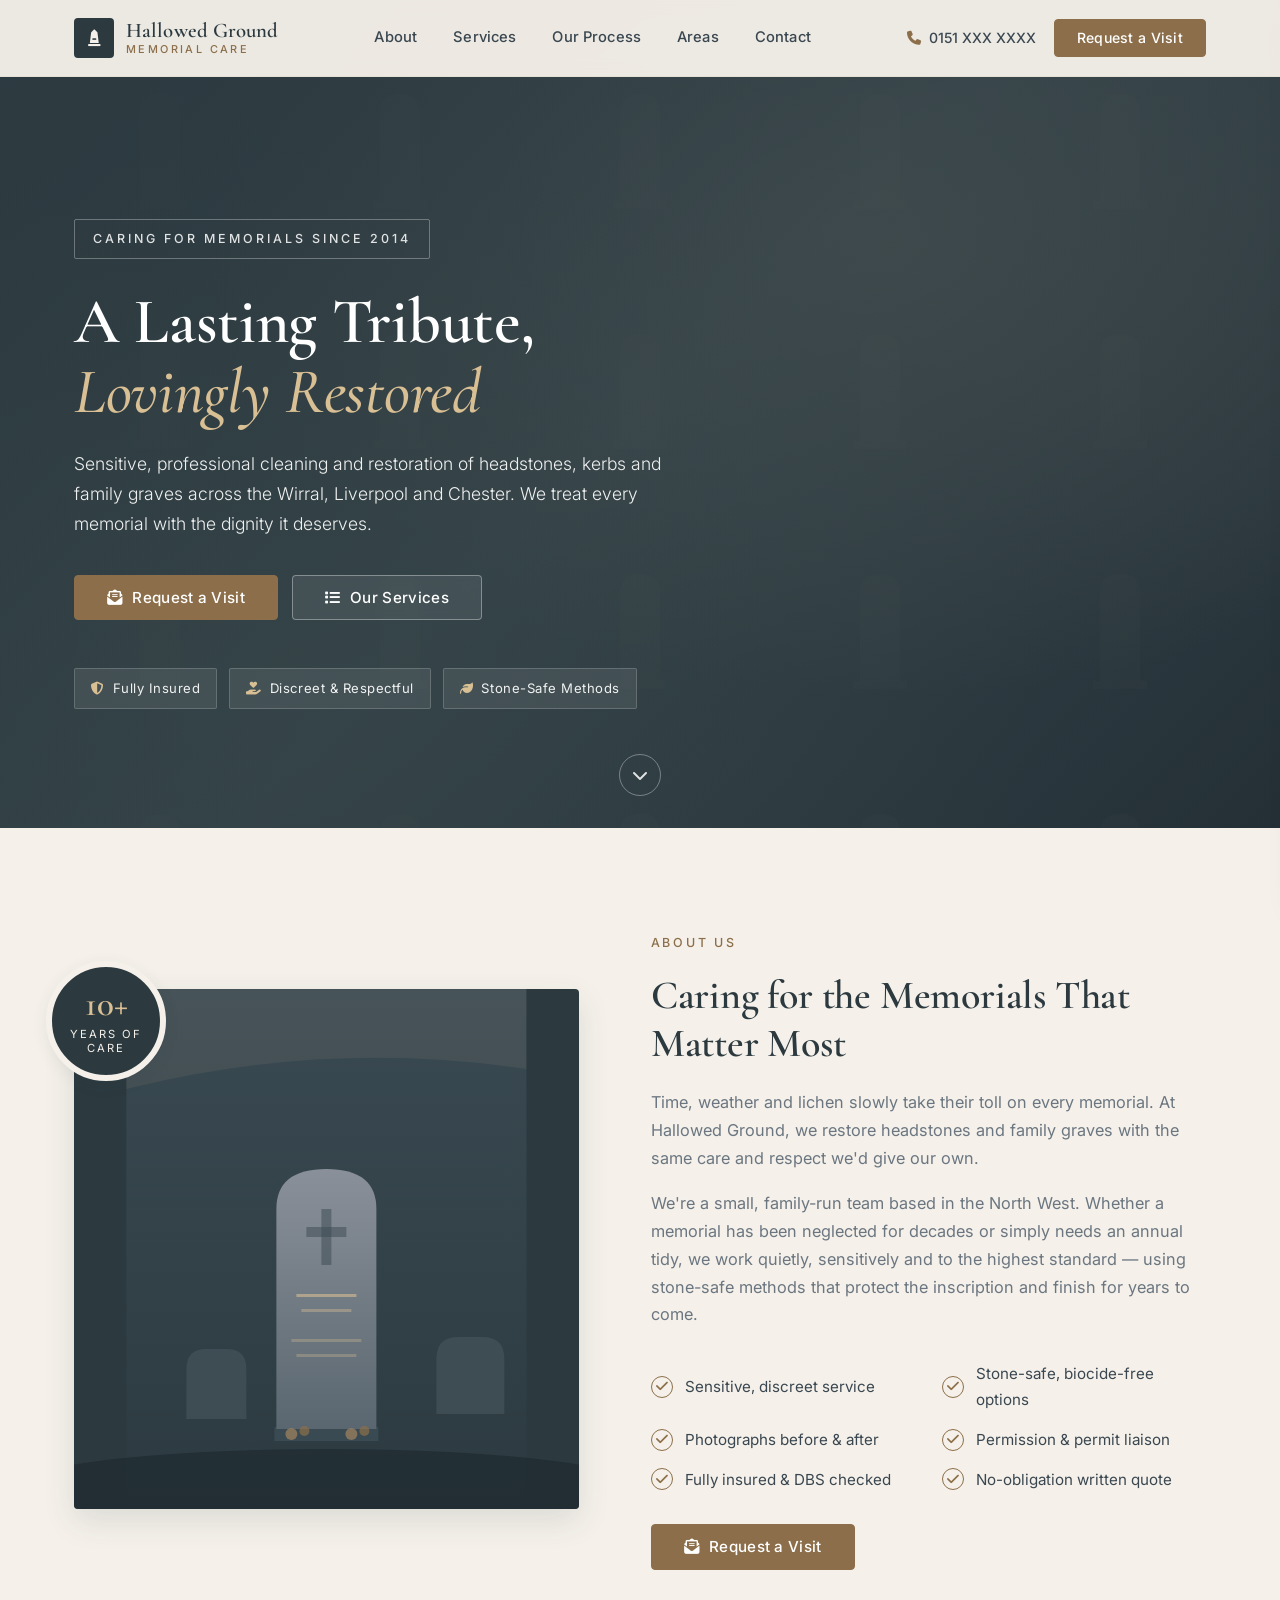
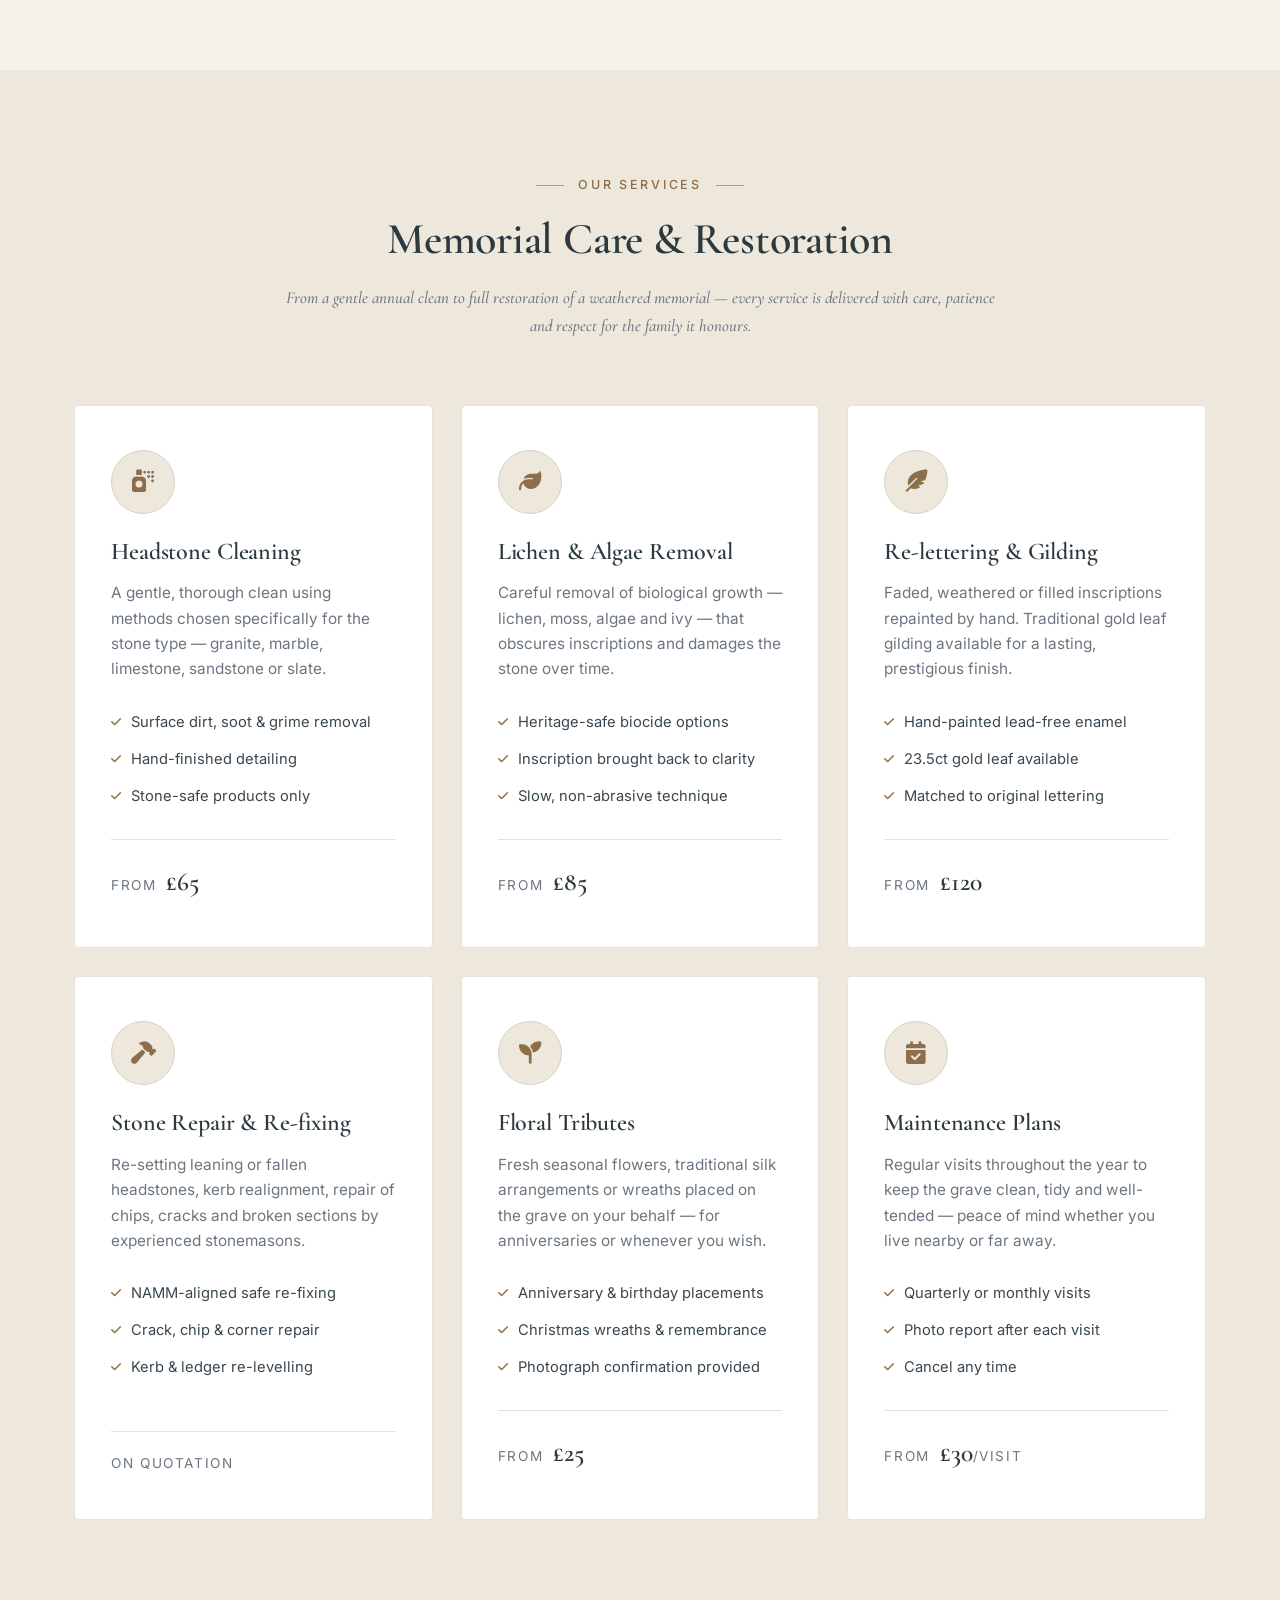
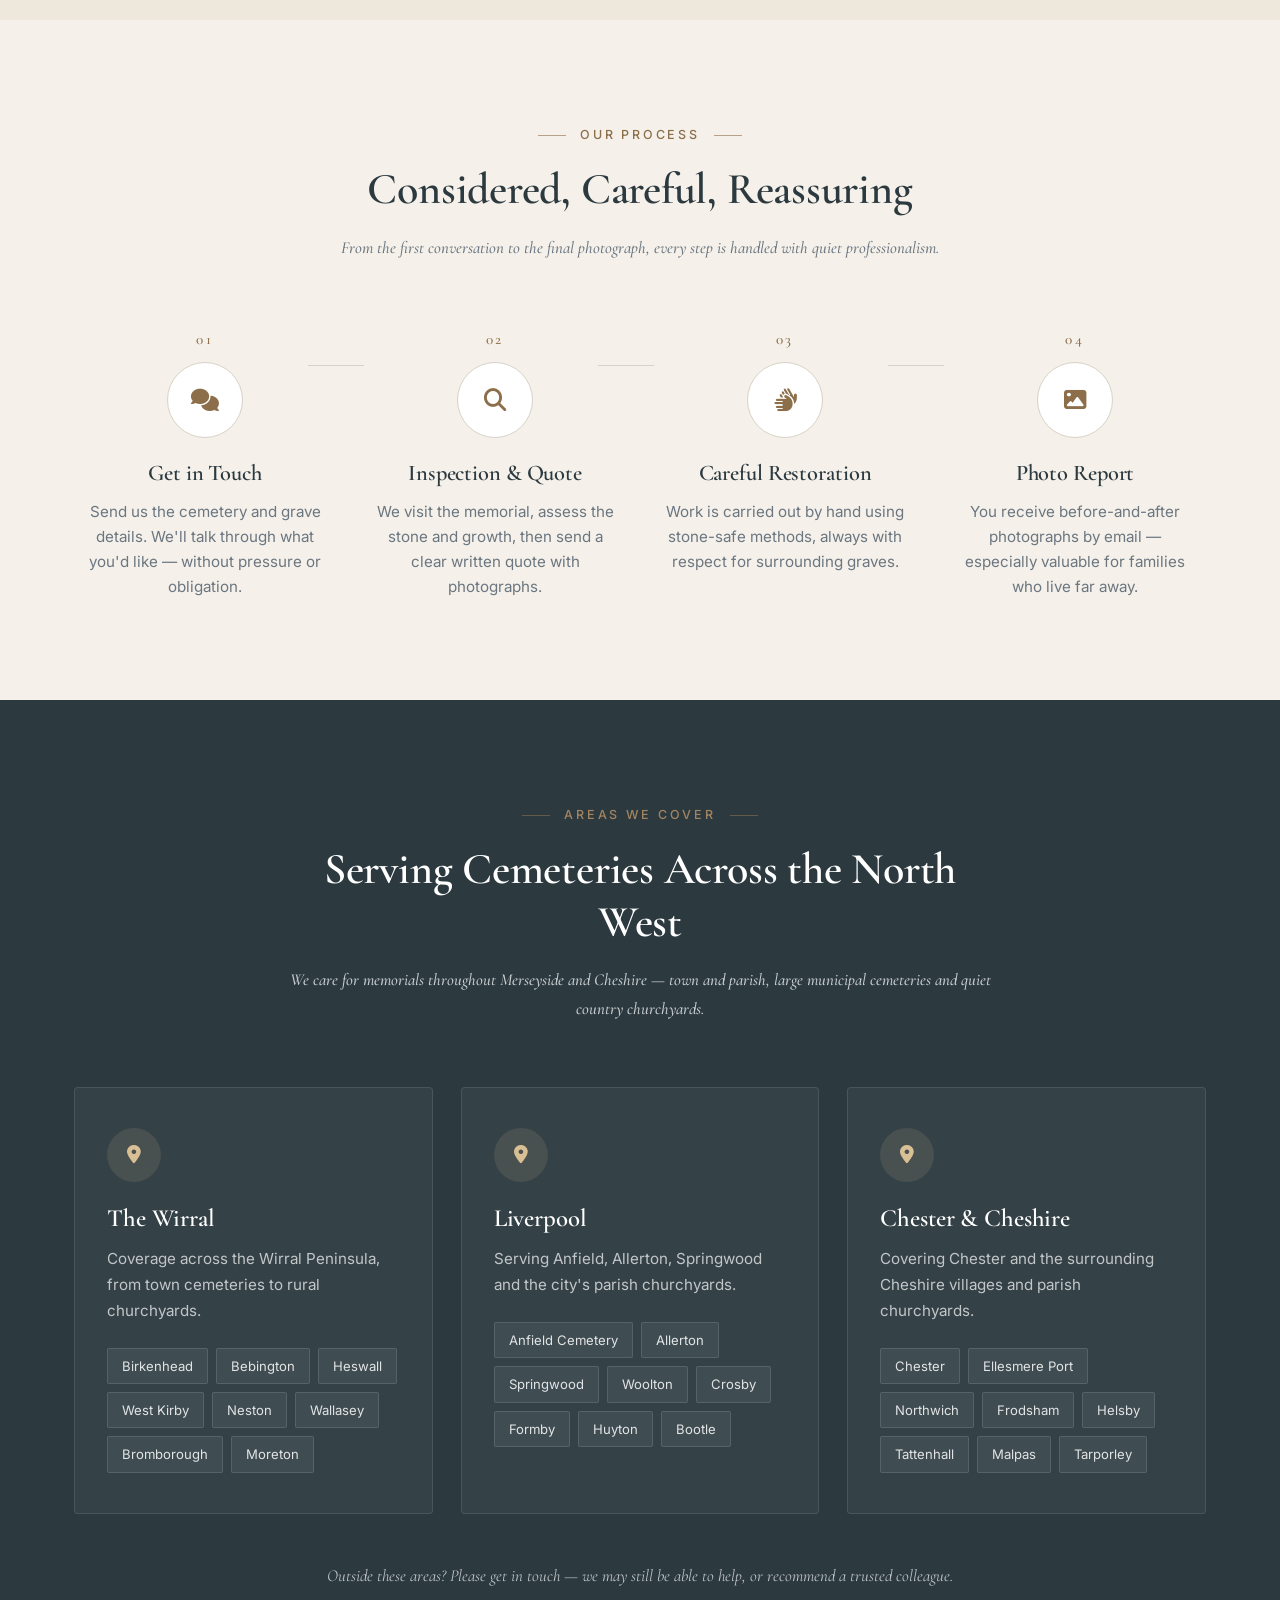
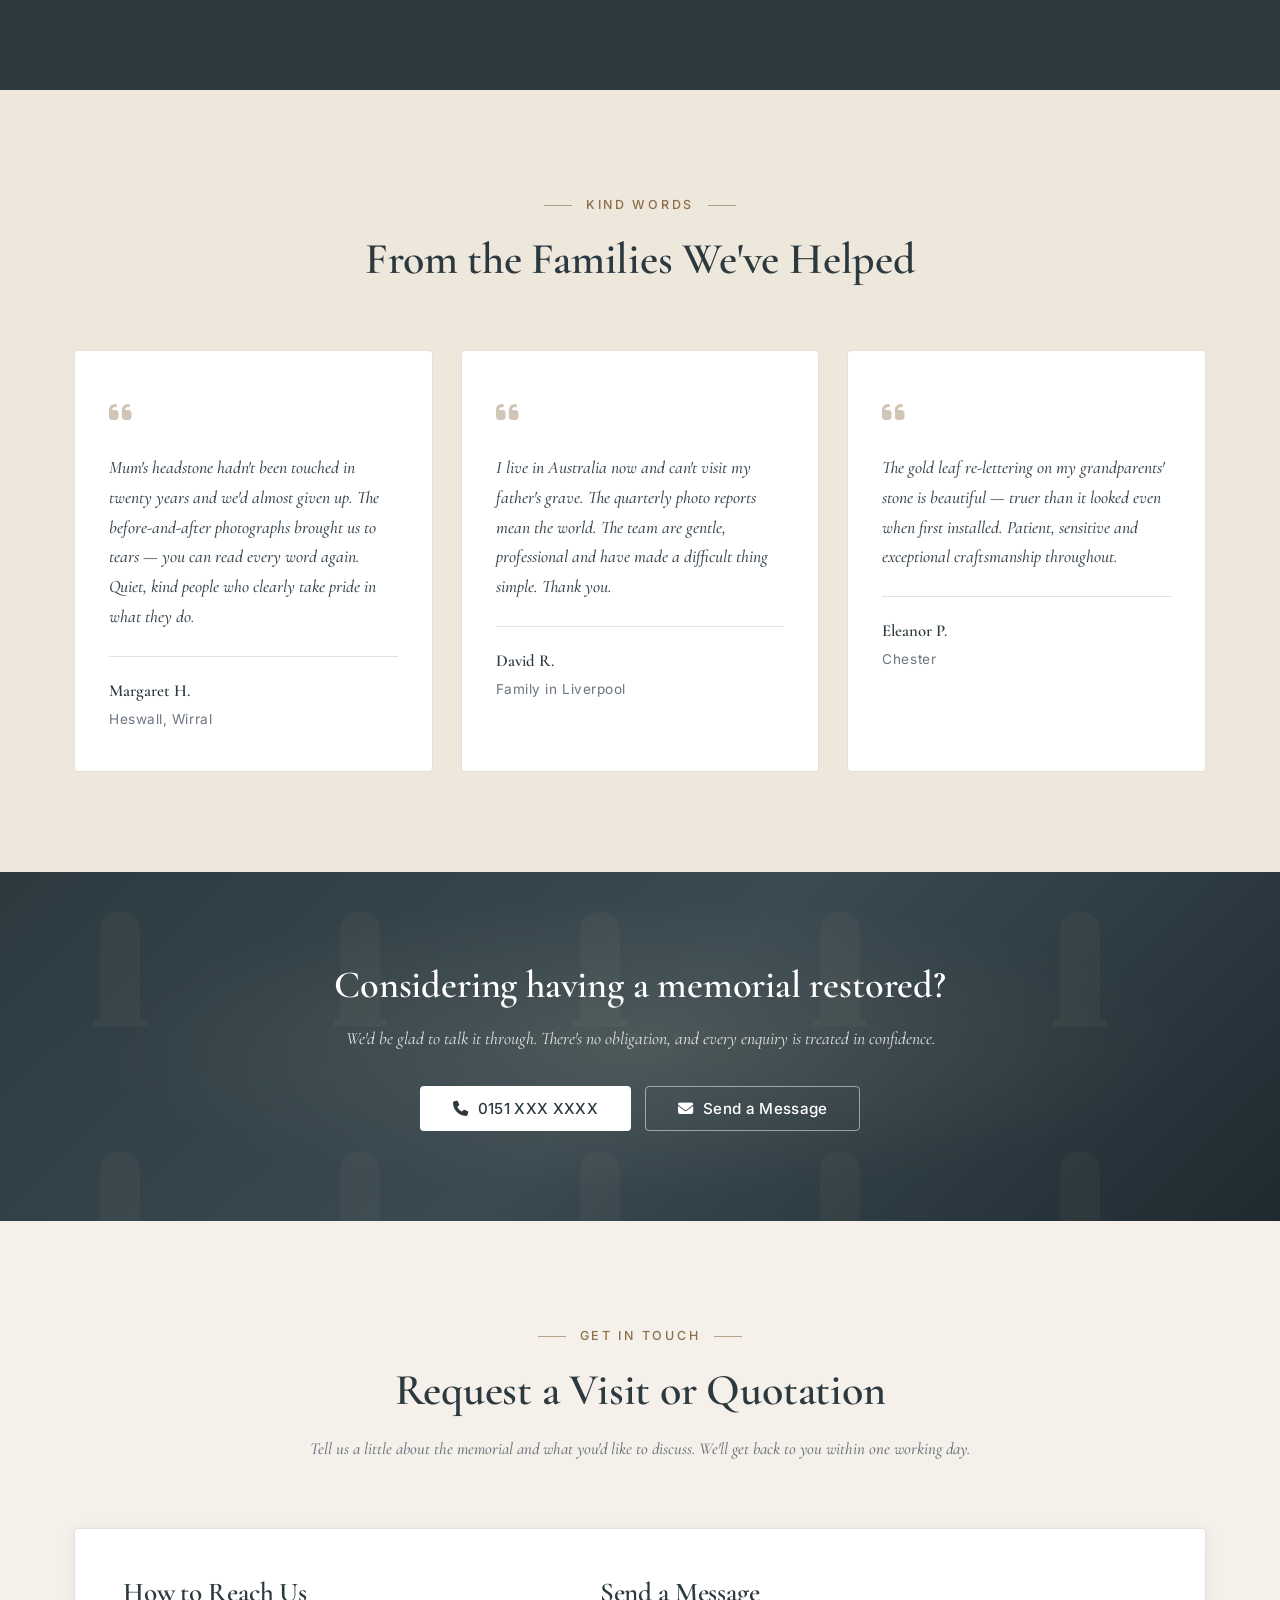
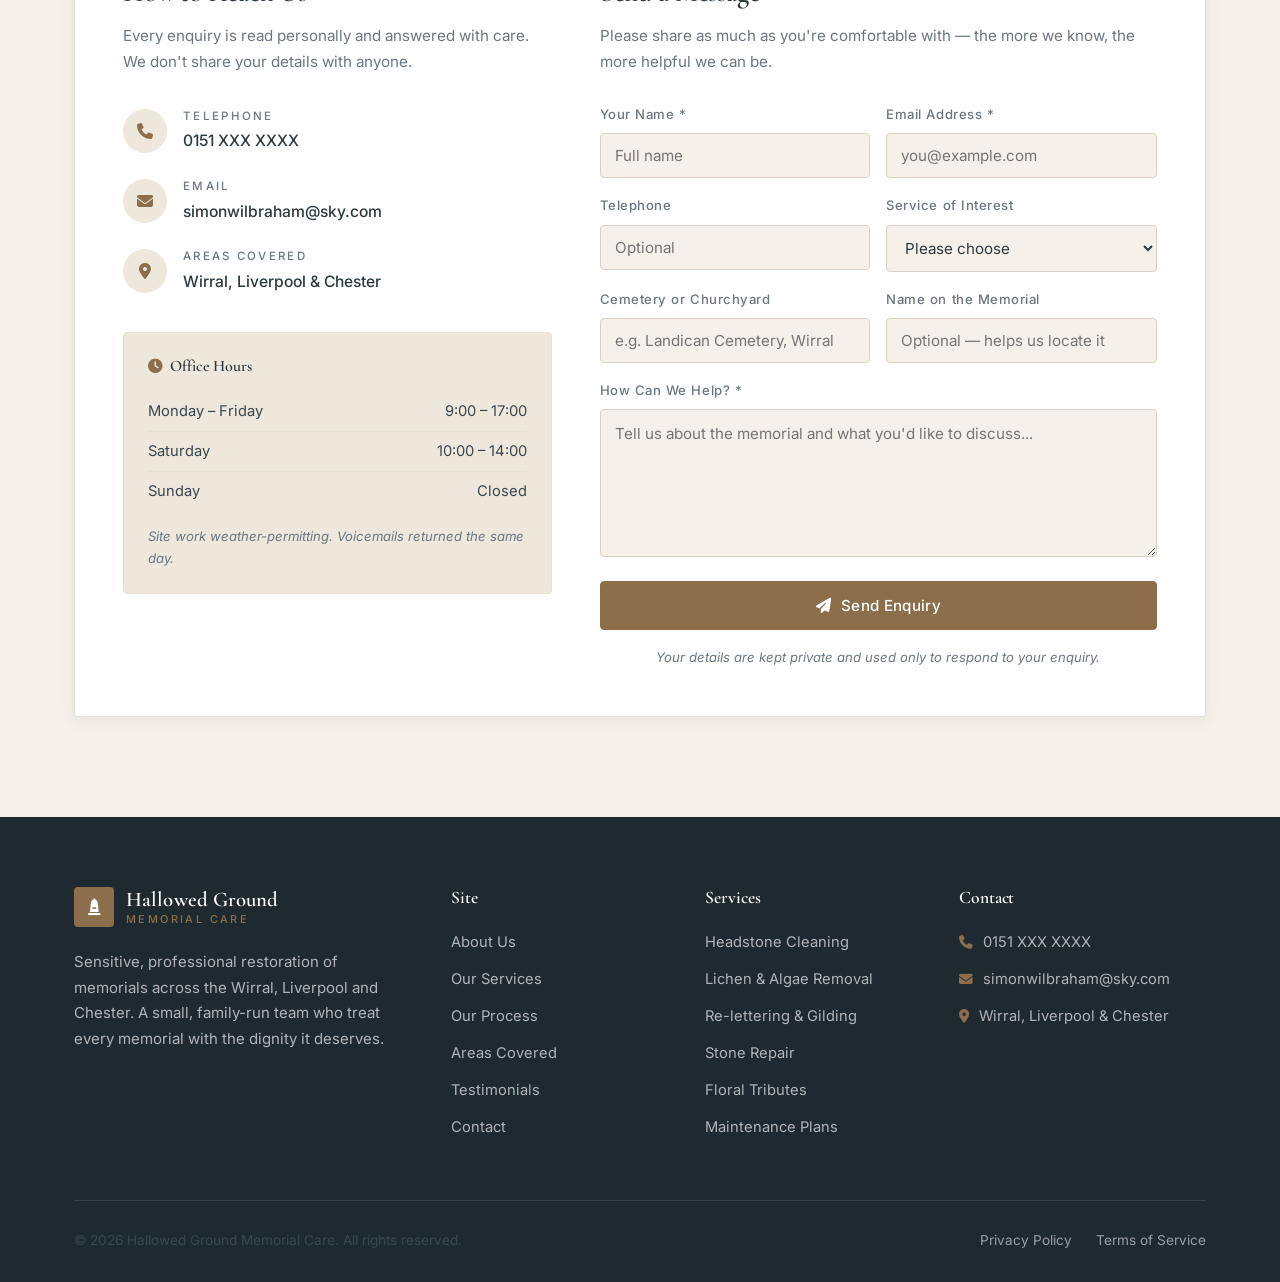
==== index.html @ 60674bb9 "Initial commit: Hallowed Ground Memorial Care site Single-page site for headstone cleaning and grave" ====
<!DOCTYPE html>
<html lang="en">
<head>
  <meta charset="UTF-8">
  <meta name="viewport" content="width=device-width, initial-scale=1.0">
  <meta name="description" content="Hallowed Ground Memorial Care — sensitive, professional headstone cleaning and grave restoration across the Wirral, Liverpool and Chester. Cleaning, re-lettering, repairs and floral tributes.">
  <title>Hallowed Ground Memorial Care | Headstone Cleaning &amp; Grave Restoration in Wirral, Liverpool &amp; Chester</title>

  <!-- Google Fonts -->
  <link rel="preconnect" href="https://fonts.googleapis.com">
  <link rel="preconnect" href="https://fonts.gstatic.com" crossorigin>
  <link href="https://fonts.googleapis.com/css2?family=Cormorant+Garamond:wght@500;600;700&family=Inter:wght@300;400;500;600;700&display=swap" rel="stylesheet">

  <!-- Font Awesome -->
  <link rel="stylesheet" href="https://cdnjs.cloudflare.com/ajax/libs/font-awesome/6.5.1/css/all.min.css">

  <!-- Stylesheet -->
  <link rel="stylesheet" href="css/style.css">

  <!-- Favicon -->
  <link rel="icon" type="image/svg+xml" href="data:image/svg+xml,<svg xmlns='http://www.w3.org/2000/svg' viewBox='0 0 100 100'><rect x='30' y='30' width='40' height='55' rx='20' ry='20' fill='%235a6770'/><rect x='25' y='80' width='50' height='8' fill='%235a6770'/></svg>">
</head>
<body>

  <!-- ===== HEADER ===== -->
  <header class="header" id="header">
    <div class="container">
      <a href="#hero" class="logo">
        <span class="logo-icon"><i class="fas fa-monument"></i></span>
        <span class="logo-text">
          <span class="logo-name">Hallowed Ground</span>
          <span class="logo-tag">Memorial Care</span>
        </span>
      </a>

      <nav class="nav-links">
        <a href="#about">About</a>
        <a href="#services">Services</a>
        <a href="#process">Our Process</a>
        <a href="#areas">Areas</a>
        <a href="#contact">Contact</a>
      </nav>

      <div class="nav-cta">
        <a href="tel:0151XXXXXXX" class="nav-phone">
          <i class="fas fa-phone"></i> 0151 XXX XXXX
        </a>
        <a href="#contact" class="btn btn-primary">Request a Visit</a>
      </div>

      <button class="hamburger" aria-label="Toggle navigation">
        <span></span>
        <span></span>
        <span></span>
      </button>
    </div>
  </header>

  <!-- Mobile Nav -->
  <div class="mobile-nav-overlay"></div>
  <nav class="mobile-nav">
    <a href="#about">About</a>
    <a href="#services">Services</a>
    <a href="#process">Our Process</a>
    <a href="#areas">Areas</a>
    <a href="#contact">Contact</a>
    <a href="tel:0151XXXXXXX" class="btn btn-primary">
      <i class="fas fa-phone"></i> Call Us
    </a>
  </nav>

  <!-- ===== HERO ===== -->
  <section class="hero" id="hero">
    <div class="hero-bg"></div>
    <div class="hero-overlay"></div>

    <div class="container">
      <div class="hero-content">
        <span class="hero-eyebrow">Caring for memorials since 2014</span>
        <h1>A Lasting Tribute, <span>Lovingly Restored</span></h1>
        <p>Sensitive, professional cleaning and restoration of headstones, kerbs and family graves across the Wirral, Liverpool and Chester. We treat every memorial with the dignity it deserves.</p>
        <div class="hero-buttons">
          <a href="#contact" class="btn btn-primary"><i class="fas fa-envelope-open-text"></i> Request a Visit</a>
          <a href="#services" class="btn btn-secondary"><i class="fas fa-list"></i> Our Services</a>
        </div>
        <div class="hero-trust">
          <div class="trust-pill"><i class="fas fa-shield-halved"></i> Fully Insured</div>
          <div class="trust-pill"><i class="fas fa-hand-holding-heart"></i> Discreet &amp; Respectful</div>
          <div class="trust-pill"><i class="fas fa-leaf"></i> Stone-Safe Methods</div>
        </div>
      </div>
    </div>

    <div class="hero-scroll">
      <a href="#about" aria-label="Scroll to next section"><i class="fas fa-chevron-down"></i></a>
    </div>
  </section>

  <!-- ===== ABOUT ===== -->
  <section class="about section-padding" id="about">
    <div class="container">
      <div class="about-images fade-in-left">
        <div class="about-illustration" aria-hidden="true">
          <svg viewBox="0 0 400 520" xmlns="http://www.w3.org/2000/svg">
            <defs>
              <linearGradient id="stoneGrad" x1="0%" y1="0%" x2="0%" y2="100%">
                <stop offset="0%" stop-color="#8a9099"/>
                <stop offset="100%" stop-color="#5a6770"/>
              </linearGradient>
              <linearGradient id="bgGrad" x1="0%" y1="0%" x2="0%" y2="100%">
                <stop offset="0%" stop-color="#3a4a52"/>
                <stop offset="100%" stop-color="#2c3a40"/>
              </linearGradient>
            </defs>
            <rect width="400" height="520" fill="url(#bgGrad)"/>
            <!-- Distant ground -->
            <ellipse cx="200" cy="500" rx="320" ry="40" fill="#1f2a30" opacity="0.7"/>
            <!-- Background headstones -->
            <g opacity="0.35">
              <path d="M60 380 Q60 360 80 360 L100 360 Q120 360 120 380 L120 430 L60 430 Z" fill="#5a6770"/>
              <path d="M310 370 Q310 348 332 348 L356 348 Q378 348 378 370 L378 425 L310 425 Z" fill="#5a6770"/>
            </g>
            <!-- Main headstone -->
            <g>
              <rect x="148" y="438" width="104" height="14" fill="#3a4a52"/>
              <path d="M150 220 Q150 180 200 180 Q250 180 250 220 L250 440 L150 440 Z" fill="url(#stoneGrad)"/>
              <!-- Cross etching -->
              <rect x="195" y="220" width="10" height="56" fill="#3a4a52" opacity="0.5"/>
              <rect x="180" y="238" width="40" height="10" fill="#3a4a52" opacity="0.5"/>
              <!-- Inscription lines -->
              <rect x="170" y="305" width="60" height="3" fill="#d9bf94" opacity="0.6"/>
              <rect x="175" y="320" width="50" height="3" fill="#d9bf94" opacity="0.4"/>
              <rect x="165" y="350" width="70" height="3" fill="#d9bf94" opacity="0.3"/>
              <rect x="170" y="365" width="60" height="3" fill="#d9bf94" opacity="0.3"/>
            </g>
            <!-- Flowers at base -->
            <g>
              <circle cx="165" cy="445" r="6" fill="#a48460" opacity="0.7"/>
              <circle cx="178" cy="442" r="5" fill="#8c6f4a" opacity="0.7"/>
              <circle cx="225" cy="445" r="6" fill="#a48460" opacity="0.7"/>
              <circle cx="238" cy="442" r="5" fill="#8c6f4a" opacity="0.7"/>
            </g>
            <!-- Faint light rays -->
            <path d="M0 0 L400 0 L400 80 Q200 50 0 100 Z" fill="#d9bf94" opacity="0.08"/>
          </svg>
        </div>
        <div class="experience-badge">
          <div class="number">10+</div>
          <div class="text">Years of <br>Care</div>
        </div>
      </div>

      <div class="about-content fade-in-right">
        <span class="subtitle">About Us</span>
        <h2>Caring for the Memorials That Matter Most</h2>
        <p>Time, weather and lichen slowly take their toll on every memorial. At Hallowed Ground, we restore headstones and family graves with the same care and respect we'd give our own.</p>
        <p>We're a small, family-run team based in the North West. Whether a memorial has been neglected for decades or simply needs an annual tidy, we work quietly, sensitively and to the highest standard &mdash; using stone-safe methods that protect the inscription and finish for years to come.</p>

        <div class="about-features">
          <div class="about-feature">
            <i class="fas fa-check"></i>
            <span>Sensitive, discreet service</span>
          </div>
          <div class="about-feature">
            <i class="fas fa-check"></i>
            <span>Stone-safe, biocide-free options</span>
          </div>
          <div class="about-feature">
            <i class="fas fa-check"></i>
            <span>Photographs before &amp; after</span>
          </div>
          <div class="about-feature">
            <i class="fas fa-check"></i>
            <span>Permission &amp; permit liaison</span>
          </div>
          <div class="about-feature">
            <i class="fas fa-check"></i>
            <span>Fully insured &amp; DBS checked</span>
          </div>
          <div class="about-feature">
            <i class="fas fa-check"></i>
            <span>No-obligation written quote</span>
          </div>
        </div>

        <div class="about-cta">
          <a href="#contact" class="btn btn-primary"><i class="fas fa-envelope-open-text"></i> Request a Visit</a>
        </div>
      </div>
    </div>
  </section>

  <!-- ===== SERVICES ===== -->
  <section class="services section-padding" id="services">
    <div class="container">
      <div class="section-header fade-in">
        <span class="subtitle">Our Services</span>
        <h2>Memorial Care &amp; Restoration</h2>
        <p>From a gentle annual clean to full restoration of a weathered memorial &mdash; every service is delivered with care, patience and respect for the family it honours.</p>
      </div>

      <div class="services-grid">
        <div class="service-card fade-in">
          <div class="service-card-icon"><i class="fas fa-spray-can"></i></div>
          <h3>Headstone Cleaning</h3>
          <p>A gentle, thorough clean using methods chosen specifically for the stone type &mdash; granite, marble, limestone, sandstone or slate.</p>
          <ul class="service-list">
            <li><i class="fas fa-check"></i> Surface dirt, soot &amp; grime removal</li>
            <li><i class="fas fa-check"></i> Hand-finished detailing</li>
            <li><i class="fas fa-check"></i> Stone-safe products only</li>
          </ul>
          <div class="service-price">from <span>&pound;65</span></div>
        </div>

        <div class="service-card fade-in">
          <div class="service-card-icon"><i class="fas fa-leaf"></i></div>
          <h3>Lichen &amp; Algae Removal</h3>
          <p>Careful removal of biological growth &mdash; lichen, moss, algae and ivy &mdash; that obscures inscriptions and damages the stone over time.</p>
          <ul class="service-list">
            <li><i class="fas fa-check"></i> Heritage-safe biocide options</li>
            <li><i class="fas fa-check"></i> Inscription brought back to clarity</li>
            <li><i class="fas fa-check"></i> Slow, non-abrasive technique</li>
          </ul>
          <div class="service-price">from <span>&pound;85</span></div>
        </div>

        <div class="service-card fade-in">
          <div class="service-card-icon"><i class="fas fa-feather-pointed"></i></div>
          <h3>Re-lettering &amp; Gilding</h3>
          <p>Faded, weathered or filled inscriptions repainted by hand. Traditional gold leaf gilding available for a lasting, prestigious finish.</p>
          <ul class="service-list">
            <li><i class="fas fa-check"></i> Hand-painted lead-free enamel</li>
            <li><i class="fas fa-check"></i> 23.5ct gold leaf available</li>
            <li><i class="fas fa-check"></i> Matched to original lettering</li>
          </ul>
          <div class="service-price">from <span>&pound;120</span></div>
        </div>

        <div class="service-card fade-in">
          <div class="service-card-icon"><i class="fas fa-hammer"></i></div>
          <h3>Stone Repair &amp; Re-fixing</h3>
          <p>Re-setting leaning or fallen headstones, kerb realignment, repair of chips, cracks and broken sections by experienced stonemasons.</p>
          <ul class="service-list">
            <li><i class="fas fa-check"></i> NAMM-aligned safe re-fixing</li>
            <li><i class="fas fa-check"></i> Crack, chip &amp; corner repair</li>
            <li><i class="fas fa-check"></i> Kerb &amp; ledger re-levelling</li>
          </ul>
          <div class="service-price">on quotation</div>
        </div>

        <div class="service-card fade-in">
          <div class="service-card-icon"><i class="fas fa-seedling"></i></div>
          <h3>Floral Tributes</h3>
          <p>Fresh seasonal flowers, traditional silk arrangements or wreaths placed on the grave on your behalf &mdash; for anniversaries or whenever you wish.</p>
          <ul class="service-list">
            <li><i class="fas fa-check"></i> Anniversary &amp; birthday placements</li>
            <li><i class="fas fa-check"></i> Christmas wreaths &amp; remembrance</li>
            <li><i class="fas fa-check"></i> Photograph confirmation provided</li>
          </ul>
          <div class="service-price">from <span>&pound;25</span></div>
        </div>

        <div class="service-card fade-in">
          <div class="service-card-icon"><i class="fas fa-calendar-check"></i></div>
          <h3>Maintenance Plans</h3>
          <p>Regular visits throughout the year to keep the grave clean, tidy and well-tended &mdash; peace of mind whether you live nearby or far away.</p>
          <ul class="service-list">
            <li><i class="fas fa-check"></i> Quarterly or monthly visits</li>
            <li><i class="fas fa-check"></i> Photo report after each visit</li>
            <li><i class="fas fa-check"></i> Cancel any time</li>
          </ul>
          <div class="service-price">from <span>&pound;30</span>/visit</div>
        </div>
      </div>
    </div>
  </section>

  <!-- ===== PROCESS ===== -->
  <section class="process section-padding" id="process">
    <div class="container">
      <div class="section-header fade-in">
        <span class="subtitle">Our Process</span>
        <h2>Considered, Careful, Reassuring</h2>
        <p>From the first conversation to the final photograph, every step is handled with quiet professionalism.</p>
      </div>

      <div class="process-grid">
        <div class="process-step fade-in">
          <div class="process-number">01</div>
          <div class="process-icon"><i class="fas fa-comments"></i></div>
          <h3>Get in Touch</h3>
          <p>Send us the cemetery and grave details. We'll talk through what you'd like &mdash; without pressure or obligation.</p>
        </div>

        <div class="process-step fade-in">
          <div class="process-number">02</div>
          <div class="process-icon"><i class="fas fa-magnifying-glass"></i></div>
          <h3>Inspection &amp; Quote</h3>
          <p>We visit the memorial, assess the stone and growth, then send a clear written quote with photographs.</p>
        </div>

        <div class="process-step fade-in">
          <div class="process-number">03</div>
          <div class="process-icon"><i class="fas fa-hands"></i></div>
          <h3>Careful Restoration</h3>
          <p>Work is carried out by hand using stone-safe methods, always with respect for surrounding graves.</p>
        </div>

        <div class="process-step fade-in">
          <div class="process-number">04</div>
          <div class="process-icon"><i class="fas fa-image"></i></div>
          <h3>Photo Report</h3>
          <p>You receive before-and-after photographs by email &mdash; especially valuable for families who live far away.</p>
        </div>
      </div>
    </div>
  </section>

  <!-- ===== AREAS ===== -->
  <section class="areas section-padding" id="areas">
    <div class="container">
      <div class="section-header fade-in">
        <span class="subtitle light">Areas We Cover</span>
        <h2>Serving Cemeteries Across the North West</h2>
        <p>We care for memorials throughout Merseyside and Cheshire &mdash; town and parish, large municipal cemeteries and quiet country churchyards.</p>
      </div>

      <div class="areas-grid">
        <div class="area-card fade-in">
          <div class="area-card-icon"><i class="fas fa-map-marker-alt"></i></div>
          <h3>The Wirral</h3>
          <p>Coverage across the Wirral Peninsula, from town cemeteries to rural churchyards.</p>
          <div class="area-locations">
            <span>Birkenhead</span>
            <span>Bebington</span>
            <span>Heswall</span>
            <span>West Kirby</span>
            <span>Neston</span>
            <span>Wallasey</span>
            <span>Bromborough</span>
            <span>Moreton</span>
          </div>
        </div>

        <div class="area-card fade-in">
          <div class="area-card-icon"><i class="fas fa-map-marker-alt"></i></div>
          <h3>Liverpool</h3>
          <p>Serving Anfield, Allerton, Springwood and the city's parish churchyards.</p>
          <div class="area-locations">
            <span>Anfield Cemetery</span>
            <span>Allerton</span>
            <span>Springwood</span>
            <span>Woolton</span>
            <span>Crosby</span>
            <span>Formby</span>
            <span>Huyton</span>
            <span>Bootle</span>
          </div>
        </div>

        <div class="area-card fade-in">
          <div class="area-card-icon"><i class="fas fa-map-marker-alt"></i></div>
          <h3>Chester &amp; Cheshire</h3>
          <p>Covering Chester and the surrounding Cheshire villages and parish churchyards.</p>
          <div class="area-locations">
            <span>Chester</span>
            <span>Ellesmere Port</span>
            <span>Northwich</span>
            <span>Frodsham</span>
            <span>Helsby</span>
            <span>Tattenhall</span>
            <span>Malpas</span>
            <span>Tarporley</span>
          </div>
        </div>
      </div>

      <p class="areas-note">Outside these areas? Please get in touch &mdash; we may still be able to help, or recommend a trusted colleague.</p>
    </div>
  </section>

  <!-- ===== TESTIMONIALS ===== -->
  <section class="testimonials section-padding" id="testimonials">
    <div class="container">
      <div class="section-header fade-in">
        <span class="subtitle">Kind Words</span>
        <h2>From the Families We've Helped</h2>
      </div>

      <div class="testimonials-grid">
        <div class="testimonial-card fade-in">
          <div class="quote-icon"><i class="fas fa-quote-left"></i></div>
          <blockquote>Mum's headstone hadn't been touched in twenty years and we'd almost given up. The before-and-after photographs brought us to tears &mdash; you can read every word again. Quiet, kind people who clearly take pride in what they do.</blockquote>
          <div class="testimonial-author">
            <strong>Margaret H.</strong>
            <span>Heswall, Wirral</span>
          </div>
        </div>

        <div class="testimonial-card fade-in">
          <div class="quote-icon"><i class="fas fa-quote-left"></i></div>
          <blockquote>I live in Australia now and can't visit my father's grave. The quarterly photo reports mean the world. The team are gentle, professional and have made a difficult thing simple. Thank you.</blockquote>
          <div class="testimonial-author">
            <strong>David R.</strong>
            <span>Family in Liverpool</span>
          </div>
        </div>

        <div class="testimonial-card fade-in">
          <div class="quote-icon"><i class="fas fa-quote-left"></i></div>
          <blockquote>The gold leaf re-lettering on my grandparents' stone is beautiful &mdash; truer than it looked even when first installed. Patient, sensitive and exceptional craftsmanship throughout.</blockquote>
          <div class="testimonial-author">
            <strong>Eleanor P.</strong>
            <span>Chester</span>
          </div>
        </div>
      </div>
    </div>
  </section>

  <!-- ===== CTA BANNER ===== -->
  <section class="cta-banner">
    <div class="container">
      <h2>Considering having a memorial restored?</h2>
      <p>We'd be glad to talk it through. There's no obligation, and every enquiry is treated in confidence.</p>
      <div class="cta-buttons">
        <a href="tel:0151XXXXXXX" class="btn btn-white"><i class="fas fa-phone"></i> 0151 XXX XXXX</a>
        <a href="#contact" class="btn btn-secondary"><i class="fas fa-envelope"></i> Send a Message</a>
      </div>
    </div>
  </section>

  <!-- ===== CONTACT ===== -->
  <section class="contact section-padding" id="contact">
    <div class="container">
      <div class="section-header fade-in">
        <span class="subtitle">Get In Touch</span>
        <h2>Request a Visit or Quotation</h2>
        <p>Tell us a little about the memorial and what you'd like to discuss. We'll get back to you within one working day.</p>
      </div>

      <div class="contact-wrapper">
        <div class="contact-info fade-in-left">
          <h3>How to Reach Us</h3>
          <p>Every enquiry is read personally and answered with care. We don't share your details with anyone.</p>

          <div class="contact-details">
            <div class="contact-detail">
              <div class="contact-detail-icon"><i class="fas fa-phone"></i></div>
              <div class="contact-detail-text">
                <strong>Telephone</strong>
                <span>0151 XXX XXXX</span>
              </div>
            </div>

            <div class="contact-detail">
              <div class="contact-detail-icon"><i class="fas fa-envelope"></i></div>
              <div class="contact-detail-text">
                <strong>Email</strong>
                <span>simonwilbraham@sky.com</span>
              </div>
            </div>

            <div class="contact-detail">
              <div class="contact-detail-icon"><i class="fas fa-map-marker-alt"></i></div>
              <div class="contact-detail-text">
                <strong>Areas Covered</strong>
                <span>Wirral, Liverpool &amp; Chester</span>
              </div>
            </div>
          </div>

          <div class="contact-hours">
            <h4><i class="fas fa-clock"></i> Office Hours</h4>
            <ul>
              <li><span>Monday &ndash; Friday</span><span>9:00 &ndash; 17:00</span></li>
              <li><span>Saturday</span><span>10:00 &ndash; 14:00</span></li>
              <li><span>Sunday</span><span>Closed</span></li>
            </ul>
            <p class="hours-note">Site work weather-permitting. Voicemails returned the same day.</p>
          </div>
        </div>

        <div class="contact-form-area fade-in-right">
          <h3>Send a Message</h3>
          <p>Please share as much as you're comfortable with &mdash; the more we know, the more helpful we can be.</p>

          <form id="contact-form" action="https://formsubmit.co/simonwilbraham@sky.com" method="POST">
            <input type="hidden" name="_subject" value="New Enquiry from Hallowed Ground Memorial Care">
            <input type="hidden" name="_captcha" value="false">
            <input type="hidden" name="_template" value="table">
            <input type="hidden" name="_next" value="thank-you.html">
            <input type="text" name="_honey" style="display:none">

            <div class="form-row">
              <div class="form-group">
                <label for="contact-name">Your Name *</label>
                <input type="text" id="contact-name" name="Name" required placeholder="Full name">
              </div>
              <div class="form-group">
                <label for="contact-email">Email Address *</label>
                <input type="email" id="contact-email" name="Email" required placeholder="you@example.com">
              </div>
            </div>

            <div class="form-row">
              <div class="form-group">
                <label for="contact-phone">Telephone</label>
                <input type="tel" id="contact-phone" name="Phone" placeholder="Optional">
              </div>
              <div class="form-group">
                <label for="contact-service">Service of Interest</label>
                <select id="contact-service" name="Service">
                  <option value="">Please choose</option>
                  <option value="Headstone Cleaning">Headstone Cleaning</option>
                  <option value="Lichen &amp; Algae Removal">Lichen &amp; Algae Removal</option>
                  <option value="Re-lettering &amp; Gilding">Re-lettering &amp; Gilding</option>
                  <option value="Stone Repair &amp; Re-fixing">Stone Repair &amp; Re-fixing</option>
                  <option value="Floral Tributes">Floral Tributes</option>
                  <option value="Maintenance Plan">Maintenance Plan</option>
                  <option value="Not Sure / General Enquiry">Not sure &ndash; general enquiry</option>
                </select>
              </div>
            </div>

            <div class="form-row">
              <div class="form-group">
                <label for="contact-cemetery">Cemetery or Churchyard</label>
                <input type="text" id="contact-cemetery" name="Cemetery" placeholder="e.g. Landican Cemetery, Wirral">
              </div>
              <div class="form-group">
                <label for="contact-name-on-stone">Name on the Memorial</label>
                <input type="text" id="contact-name-on-stone" name="Name on Memorial" placeholder="Optional &mdash; helps us locate it">
              </div>
            </div>

            <div class="form-group">
              <label for="contact-message">How Can We Help? *</label>
              <textarea id="contact-message" name="Message" rows="5" required placeholder="Tell us about the memorial and what you'd like to discuss..."></textarea>
            </div>

            <button type="submit" class="btn btn-primary form-submit-btn">
              <i class="fas fa-paper-plane"></i> Send Enquiry
            </button>

            <p class="form-note">Your details are kept private and used only to respond to your enquiry.</p>
          </form>
        </div>
      </div>
    </div>
  </section>

  <!-- ===== FOOTER ===== -->
  <footer class="footer">
    <div class="container">
      <div class="footer-grid">
        <div class="footer-about">
          <a href="#hero" class="logo footer-logo">
            <span class="logo-icon"><i class="fas fa-monument"></i></span>
            <span class="logo-text">
              <span class="logo-name">Hallowed Ground</span>
              <span class="logo-tag">Memorial Care</span>
            </span>
          </a>
          <p>Sensitive, professional restoration of memorials across the Wirral, Liverpool and Chester. A small, family-run team who treat every memorial with the dignity it deserves.</p>
        </div>

        <div>
          <h4>Site</h4>
          <ul class="footer-links">
            <li><a href="#about">About Us</a></li>
            <li><a href="#services">Our Services</a></li>
            <li><a href="#process">Our Process</a></li>
            <li><a href="#areas">Areas Covered</a></li>
            <li><a href="#testimonials">Testimonials</a></li>
            <li><a href="#contact">Contact</a></li>
          </ul>
        </div>

        <div>
          <h4>Services</h4>
          <ul class="footer-links">
            <li><a href="#services">Headstone Cleaning</a></li>
            <li><a href="#services">Lichen &amp; Algae Removal</a></li>
            <li><a href="#services">Re-lettering &amp; Gilding</a></li>
            <li><a href="#services">Stone Repair</a></li>
            <li><a href="#services">Floral Tributes</a></li>
            <li><a href="#services">Maintenance Plans</a></li>
          </ul>
        </div>

        <div>
          <h4>Contact</h4>
          <ul class="footer-links">
            <li><a href="tel:0151XXXXXXX"><i class="fas fa-phone"></i> 0151 XXX XXXX</a></li>
            <li><a href="mailto:simonwilbraham@sky.com"><i class="fas fa-envelope"></i> simonwilbraham@sky.com</a></li>
            <li><i class="fas fa-map-marker-alt"></i> Wirral, Liverpool &amp; Chester</li>
          </ul>
        </div>
      </div>

      <div class="footer-bottom">
        <p>&copy; 2026 Hallowed Ground Memorial Care. All rights reserved.</p>
        <div class="footer-bottom-links">
          <a href="#">Privacy Policy</a>
          <a href="#">Terms of Service</a>
        </div>
      </div>
    </div>
  </footer>

  <!-- Back to Top -->
  <button class="back-to-top" aria-label="Back to top">
    <i class="fas fa-chevron-up"></i>
  </button>

  <script src="js/main.js"></script>
</body>
</html>
---- css/style.css ----
/* ===== RESET & BASE ===== */
*, *::before, *::after {
  margin: 0;
  padding: 0;
  box-sizing: border-box;
}

:root {
  /* Sombre, traditional palette — parchment + slate + antique brass */
  --bg: #f5f1ea;            /* parchment cream */
  --bg-card: #ffffff;
  --bg-warm: #ede7dc;
  --bg-dark: #2c3a40;       /* deep slate */
  --dark: #2c3a40;
  --stone: #5a6770;         /* medium slate */
  --stone-light: #8a9099;
  --text: #3a4750;
  --text-light: #6b7680;
  --accent: #8c6f4a;        /* muted antique brass */
  --accent-dark: #6d5538;
  --accent-light: #a48460;
  --moss: #6b7a5a;          /* subtle moss green */
  --border: #d8d2c6;
  --border-light: #e6e1d6;
  --shadow-sm: 0 1px 3px rgba(44, 58, 64, 0.08);
  --shadow: 0 4px 16px rgba(44, 58, 64, 0.08);
  --shadow-lg: 0 12px 32px rgba(44, 58, 64, 0.12);
  --radius: 4px;
  --radius-lg: 8px;
  --transition: all 0.35s ease;
  --serif: 'Cormorant Garamond', 'Times New Roman', Georgia, serif;
  --sans: 'Inter', -apple-system, BlinkMacSystemFont, 'Segoe UI', sans-serif;
}

html {
  scroll-behavior: smooth;
  font-size: 16px;
}

body {
  font-family: var(--sans);
  font-weight: 400;
  color: var(--text);
  line-height: 1.7;
  background: var(--bg);
  overflow-x: hidden;
}

h1, h2, h3, h4, h5, h6 {
  font-family: var(--serif);
  font-weight: 600;
  line-height: 1.2;
  color: var(--dark);
  letter-spacing: -0.005em;
}

p { color: var(--text); }

a {
  text-decoration: none;
  color: inherit;
  transition: var(--transition);
}

img {
  max-width: 100%;
  height: auto;
  display: block;
}

ul { list-style: none; }

.container {
  max-width: 1180px;
  margin: 0 auto;
  padding: 0 24px;
}

.section-padding { padding: 100px 0; }

/* ===== BUTTONS ===== */
.btn {
  display: inline-flex;
  align-items: center;
  gap: 10px;
  padding: 14px 32px;
  border-radius: var(--radius);
  font-family: var(--sans);
  font-weight: 500;
  font-size: 0.95rem;
  letter-spacing: 0.02em;
  cursor: pointer;
  transition: var(--transition);
  border: 1px solid transparent;
  text-align: center;
  line-height: 1;
}

.btn-primary {
  background: var(--accent);
  color: #fff;
  border-color: var(--accent);
}

.btn-primary:hover {
  background: var(--accent-dark);
  border-color: var(--accent-dark);
  transform: translateY(-1px);
  box-shadow: 0 6px 18px rgba(140, 111, 74, 0.25);
}

.btn-secondary {
  background: transparent;
  color: var(--dark);
  border-color: var(--border);
}

.btn-secondary:hover {
  background: var(--dark);
  color: #fff;
  border-color: var(--dark);
}

.btn-white {
  background: #fff;
  color: var(--dark);
}

.btn-white:hover {
  background: var(--bg-warm);
  transform: translateY(-1px);
}

/* ===== SECTION HEADERS ===== */
.section-header {
  text-align: center;
  max-width: 720px;
  margin: 0 auto 64px;
}

.subtitle {
  display: inline-block;
  font-family: var(--sans);
  font-size: 0.78rem;
  font-weight: 500;
  text-transform: uppercase;
  letter-spacing: 0.22em;
  color: var(--accent);
  margin-bottom: 18px;
}

.subtitle.light { color: var(--accent-light); }

.subtitle::before, .subtitle::after {
  content: '';
  display: inline-block;
  width: 28px;
  height: 1px;
  background: var(--accent);
  vertical-align: middle;
  margin: 0 14px;
  opacity: 0.6;
}

.section-header h2 {
  font-size: clamp(2rem, 4vw, 2.75rem);
  margin-bottom: 18px;
}

.section-header p {
  color: var(--text-light);
  font-size: 1.05rem;
  font-family: var(--serif);
  font-style: italic;
  font-weight: 500;
}

/* ===== HEADER ===== */
.header {
  position: fixed;
  top: 0;
  left: 0;
  right: 0;
  background: rgba(245, 241, 234, 0.96);
  backdrop-filter: blur(8px);
  -webkit-backdrop-filter: blur(8px);
  border-bottom: 1px solid var(--border-light);
  z-index: 1000;
  transition: var(--transition);
}

.header.scrolled {
  background: rgba(245, 241, 234, 0.98);
  box-shadow: var(--shadow-sm);
}

.header .container {
  display: flex;
  align-items: center;
  justify-content: space-between;
  padding: 18px 24px;
}

.logo {
  display: flex;
  align-items: center;
  gap: 12px;
  color: var(--dark);
}

.logo-icon {
  display: inline-flex;
  align-items: center;
  justify-content: center;
  width: 40px;
  height: 40px;
  background: var(--dark);
  color: var(--bg);
  border-radius: var(--radius);
  font-size: 1.05rem;
}

.logo-text {
  display: flex;
  flex-direction: column;
  line-height: 1.1;
}

.logo-name {
  font-family: var(--serif);
  font-weight: 600;
  font-size: 1.3rem;
  color: var(--dark);
  letter-spacing: 0.005em;
}

.logo-tag {
  font-family: var(--sans);
  font-size: 0.68rem;
  text-transform: uppercase;
  letter-spacing: 0.22em;
  color: var(--accent);
  font-weight: 500;
  margin-top: 2px;
}

.nav-links {
  display: flex;
  gap: 36px;
}

.nav-links a {
  font-size: 0.92rem;
  font-weight: 500;
  color: var(--text);
  letter-spacing: 0.01em;
  position: relative;
  padding: 6px 0;
}

.nav-links a::after {
  content: '';
  position: absolute;
  bottom: 0;
  left: 0;
  right: 0;
  height: 1px;
  background: var(--accent);
  transform: scaleX(0);
  transform-origin: center;
  transition: transform 0.3s ease;
}

.nav-links a:hover { color: var(--accent); }
.nav-links a:hover::after { transform: scaleX(1); }

.nav-cta {
  display: flex;
  align-items: center;
  gap: 18px;
}

.nav-phone {
  font-size: 0.88rem;
  color: var(--text);
  font-weight: 500;
  display: inline-flex;
  align-items: center;
  gap: 8px;
}

.nav-phone i { color: var(--accent); }

.nav-phone:hover { color: var(--accent); }

.nav-cta .btn {
  padding: 11px 22px;
  font-size: 0.88rem;
}

.hamburger {
  display: none;
  background: transparent;
  border: 0;
  cursor: pointer;
  flex-direction: column;
  gap: 5px;
  padding: 8px;
}

.hamburger span {
  display: block;
  width: 24px;
  height: 2px;
  background: var(--dark);
  transition: var(--transition);
}

/* Mobile nav */
.mobile-nav-overlay {
  position: fixed;
  inset: 0;
  background: rgba(44, 58, 64, 0.5);
  opacity: 0;
  visibility: hidden;
  transition: var(--transition);
  z-index: 998;
}

.mobile-nav-overlay.active {
  opacity: 1;
  visibility: visible;
}

.mobile-nav {
  position: fixed;
  top: 0;
  right: -320px;
  width: 300px;
  height: 100vh;
  background: var(--bg);
  display: flex;
  flex-direction: column;
  padding: 90px 28px 28px;
  gap: 6px;
  transition: right 0.35s ease;
  z-index: 999;
  box-shadow: var(--shadow-lg);
}

.mobile-nav.active { right: 0; }

.mobile-nav a {
  padding: 14px 0;
  font-size: 1rem;
  color: var(--text);
  font-weight: 500;
  border-bottom: 1px solid var(--border-light);
}

.mobile-nav a:hover { color: var(--accent); }

.mobile-nav .btn {
  margin-top: 18px;
  justify-content: center;
}

/* ===== HERO ===== */
.hero {
  position: relative;
  min-height: 92vh;
  display: flex;
  align-items: center;
  padding-top: 100px;
  overflow: hidden;
}

.hero-bg {
  position: absolute;
  inset: 0;
  z-index: -2;
  background:
    radial-gradient(ellipse at 70% 30%, rgba(217, 191, 148, 0.18) 0%, transparent 55%),
    radial-gradient(ellipse at 20% 80%, rgba(107, 122, 90, 0.18) 0%, transparent 55%),
    linear-gradient(135deg, #2c3a40 0%, #3a4a52 50%, #1f2a30 100%);
}

.hero-bg::before {
  content: '';
  position: absolute;
  inset: 0;
  background-image:
    url("data:image/svg+xml,%3Csvg xmlns='http://www.w3.org/2000/svg' width='180' height='180' viewBox='0 0 180 180'%3E%3Cg fill='%23d9bf94' fill-opacity='0.04'%3E%3Cpath d='M90 30 Q105 30 105 45 L105 110 L75 110 L75 45 Q75 30 90 30 Z'/%3E%3Crect x='70' y='110' width='40' height='6'/%3E%3C/g%3E%3C/svg%3E");
  background-size: 240px 240px;
  background-position: center;
  opacity: 0.6;
}

.hero-overlay {
  position: absolute;
  inset: 0;
  background: linear-gradient(
    135deg,
    rgba(44, 58, 64, 0.78) 0%,
    rgba(44, 58, 64, 0.55) 60%,
    rgba(44, 58, 64, 0.35) 100%
  );
  z-index: -1;
}

.hero .container {
  width: 100%;
  position: relative;
  z-index: 2;
}

.hero-content {
  max-width: 720px;
  color: #fff;
}

.hero-eyebrow {
  display: inline-block;
  font-size: 0.78rem;
  font-weight: 500;
  text-transform: uppercase;
  letter-spacing: 0.24em;
  color: rgba(255, 255, 255, 0.85);
  padding: 8px 18px;
  border: 1px solid rgba(255, 255, 255, 0.3);
  border-radius: 2px;
  margin-bottom: 28px;
}

.hero h1 {
  font-size: clamp(2.4rem, 5.5vw, 4rem);
  color: #fff;
  margin-bottom: 22px;
  font-weight: 600;
  line-height: 1.1;
}

.hero h1 span {
  color: #d9bf94;
  font-style: italic;
  font-weight: 500;
  display: block;
}

.hero p {
  font-size: 1.1rem;
  color: rgba(255, 255, 255, 0.92);
  margin-bottom: 36px;
  max-width: 620px;
  line-height: 1.7;
  font-weight: 300;
}

.hero-buttons {
  display: flex;
  gap: 14px;
  margin-bottom: 48px;
  flex-wrap: wrap;
}

.hero .btn-secondary {
  background: rgba(255, 255, 255, 0.08);
  color: #fff;
  border-color: rgba(255, 255, 255, 0.35);
  backdrop-filter: blur(4px);
}

.hero .btn-secondary:hover {
  background: #fff;
  color: var(--dark);
  border-color: #fff;
}

.hero-trust {
  display: flex;
  gap: 12px;
  flex-wrap: wrap;
}

.trust-pill {
  display: inline-flex;
  align-items: center;
  gap: 8px;
  padding: 8px 16px;
  background: rgba(255, 255, 255, 0.08);
  border: 1px solid rgba(255, 255, 255, 0.18);
  border-radius: 2px;
  color: rgba(255, 255, 255, 0.92);
  font-size: 0.82rem;
  letter-spacing: 0.04em;
  font-weight: 400;
}

.trust-pill i { color: #d9bf94; }

.hero-scroll {
  position: absolute;
  bottom: 32px;
  left: 50%;
  transform: translateX(-50%);
  z-index: 2;
}

.hero-scroll a {
  display: inline-flex;
  align-items: center;
  justify-content: center;
  width: 42px;
  height: 42px;
  border: 1px solid rgba(255, 255, 255, 0.35);
  border-radius: 50%;
  color: rgba(255, 255, 255, 0.85);
  animation: gentleBob 2.4s ease-in-out infinite;
}

@keyframes gentleBob {
  0%, 100% { transform: translateY(0); }
  50% { transform: translateY(6px); }
}

.hero-scroll a:hover {
  background: rgba(255, 255, 255, 0.12);
  color: #fff;
}

/* ===== ABOUT ===== */
.about {
  background: var(--bg);
}

.about .container {
  display: grid;
  grid-template-columns: 1fr 1.1fr;
  gap: 72px;
  align-items: center;
}

.about-images {
  position: relative;
}

.about-illustration {
  border-radius: var(--radius);
  overflow: hidden;
  box-shadow: var(--shadow-lg);
  background: var(--dark);
}

.about-illustration svg {
  width: 100%;
  height: 520px;
  display: block;
}

.experience-badge {
  position: absolute;
  top: -28px;
  left: -28px;
  background: var(--dark);
  color: var(--bg);
  width: 120px;
  height: 120px;
  border-radius: 50%;
  display: flex;
  flex-direction: column;
  align-items: center;
  justify-content: center;
  text-align: center;
  border: 6px solid var(--bg);
  box-shadow: var(--shadow);
}

.experience-badge .number {
  font-family: var(--serif);
  font-size: 2.2rem;
  font-weight: 600;
  line-height: 1;
  color: #d9bf94;
}

.experience-badge .text {
  font-size: 0.7rem;
  text-transform: uppercase;
  letter-spacing: 0.18em;
  margin-top: 6px;
  line-height: 1.3;
}

.about-content .subtitle::before,
.about-content .subtitle::after { display: none; }

.about-content .subtitle {
  margin-left: 0;
}

.about-content h2 {
  font-size: clamp(1.9rem, 3.6vw, 2.5rem);
  margin-bottom: 22px;
}

.about-content p {
  margin-bottom: 18px;
  color: var(--text-light);
  font-size: 1.02rem;
}

.about-features {
  display: grid;
  grid-template-columns: 1fr 1fr;
  gap: 14px 28px;
  margin: 32px 0;
}

.about-feature {
  display: flex;
  align-items: center;
  gap: 12px;
  font-size: 0.95rem;
  color: var(--text);
}

.about-feature i {
  color: var(--accent);
  font-size: 0.85rem;
  width: 22px;
  height: 22px;
  display: inline-flex;
  align-items: center;
  justify-content: center;
  border: 1px solid var(--accent);
  border-radius: 50%;
  flex-shrink: 0;
}

.about-cta { margin-top: 8px; }

/* ===== SERVICES ===== */
.services {
  background: var(--bg-warm);
  position: relative;
}

.services-grid {
  display: grid;
  grid-template-columns: repeat(3, 1fr);
  gap: 28px;
}

.service-card {
  background: var(--bg-card);
  padding: 44px 36px;
  border-radius: var(--radius);
  border: 1px solid var(--border-light);
  transition: var(--transition);
  position: relative;
  display: flex;
  flex-direction: column;
}

.service-card:hover {
  transform: translateY(-4px);
  box-shadow: var(--shadow-lg);
  border-color: var(--accent);
}

.service-card-icon {
  width: 64px;
  height: 64px;
  border-radius: 50%;
  background: var(--bg-warm);
  display: inline-flex;
  align-items: center;
  justify-content: center;
  font-size: 1.4rem;
  color: var(--accent);
  margin-bottom: 24px;
  border: 1px solid var(--border);
}

.service-card h3 {
  font-size: 1.5rem;
  margin-bottom: 14px;
  color: var(--dark);
}

.service-card > p {
  color: var(--text-light);
  font-size: 0.96rem;
  margin-bottom: 22px;
  line-height: 1.65;
}

.service-list {
  margin-bottom: 24px;
  flex-grow: 1;
}

.service-list li {
  display: flex;
  align-items: flex-start;
  gap: 10px;
  padding: 6px 0;
  color: var(--text);
  font-size: 0.92rem;
}

.service-list i {
  color: var(--accent);
  font-size: 0.72rem;
  margin-top: 7px;
  flex-shrink: 0;
}

.service-price {
  padding-top: 20px;
  border-top: 1px solid var(--border-light);
  font-family: var(--sans);
  font-size: 0.85rem;
  color: var(--text-light);
  text-transform: uppercase;
  letter-spacing: 0.12em;
}

.service-price span {
  font-family: var(--serif);
  font-size: 1.6rem;
  font-weight: 600;
  color: var(--dark);
  letter-spacing: 0;
  text-transform: none;
  margin-left: 4px;
}

/* ===== PROCESS ===== */
.process { background: var(--bg); }

.process-grid {
  display: grid;
  grid-template-columns: repeat(4, 1fr);
  gap: 28px;
  position: relative;
}

.process-step {
  text-align: center;
  padding: 0 12px;
  position: relative;
}

.process-step:not(:last-child)::after {
  content: '';
  position: absolute;
  top: 38px;
  right: -28px;
  width: 56px;
  height: 1px;
  background: var(--border);
}

.process-number {
  font-family: var(--serif);
  font-size: 0.95rem;
  color: var(--accent);
  letter-spacing: 0.18em;
  margin-bottom: 10px;
  font-weight: 500;
}

.process-icon {
  width: 76px;
  height: 76px;
  border-radius: 50%;
  background: var(--bg-card);
  border: 1px solid var(--border);
  display: inline-flex;
  align-items: center;
  justify-content: center;
  font-size: 1.4rem;
  color: var(--accent);
  margin-bottom: 22px;
  position: relative;
}

.process-step h3 {
  font-size: 1.4rem;
  margin-bottom: 12px;
}

.process-step p {
  color: var(--text-light);
  font-size: 0.95rem;
  line-height: 1.65;
}

/* ===== AREAS ===== */
.areas {
  background: var(--dark);
  color: rgba(255, 255, 255, 0.88);
}

.areas .section-header h2,
.areas .section-header p {
  color: #fff;
}

.areas .section-header p {
  color: rgba(255, 255, 255, 0.75);
}

.areas-grid {
  display: grid;
  grid-template-columns: repeat(3, 1fr);
  gap: 28px;
}

.area-card {
  background: rgba(255, 255, 255, 0.04);
  border: 1px solid rgba(255, 255, 255, 0.1);
  padding: 40px 32px;
  border-radius: var(--radius);
  transition: var(--transition);
}

.area-card:hover {
  background: rgba(255, 255, 255, 0.07);
  transform: translateY(-3px);
  border-color: rgba(217, 191, 148, 0.3);
}

.area-card-icon {
  width: 54px;
  height: 54px;
  background: rgba(217, 191, 148, 0.12);
  border-radius: 50%;
  display: inline-flex;
  align-items: center;
  justify-content: center;
  color: #d9bf94;
  font-size: 1.15rem;
  margin-bottom: 22px;
}

.area-card h3 {
  font-size: 1.55rem;
  color: #fff;
  margin-bottom: 12px;
}

.area-card p {
  color: rgba(255, 255, 255, 0.7);
  font-size: 0.95rem;
  margin-bottom: 24px;
}

.area-locations {
  display: flex;
  flex-wrap: wrap;
  gap: 8px;
}

.area-locations span {
  padding: 6px 14px;
  background: rgba(255, 255, 255, 0.06);
  border: 1px solid rgba(255, 255, 255, 0.12);
  border-radius: 2px;
  font-size: 0.82rem;
  color: rgba(255, 255, 255, 0.85);
}

.areas-note {
  text-align: center;
  margin-top: 48px;
  font-style: italic;
  font-family: var(--serif);
  font-size: 1.05rem;
  color: rgba(255, 255, 255, 0.7);
}

/* ===== TESTIMONIALS ===== */
.testimonials { background: var(--bg-warm); }

.testimonials-grid {
  display: grid;
  grid-template-columns: repeat(3, 1fr);
  gap: 28px;
}

.testimonial-card {
  background: var(--bg-card);
  padding: 40px 34px;
  border-radius: var(--radius);
  border: 1px solid var(--border-light);
  position: relative;
}

.quote-icon {
  font-size: 1.6rem;
  color: var(--accent);
  opacity: 0.4;
  margin-bottom: 18px;
}

.testimonial-card blockquote {
  font-family: var(--serif);
  font-size: 1.1rem;
  line-height: 1.7;
  color: var(--text);
  font-style: italic;
  font-weight: 500;
  margin-bottom: 24px;
}

.testimonial-author {
  padding-top: 20px;
  border-top: 1px solid var(--border-light);
  display: flex;
  flex-direction: column;
  gap: 2px;
}

.testimonial-author strong {
  font-family: var(--serif);
  font-size: 1.05rem;
  color: var(--dark);
  font-weight: 600;
}

.testimonial-author span {
  font-size: 0.85rem;
  color: var(--text-light);
  letter-spacing: 0.04em;
}

/* ===== CTA BANNER ===== */
.cta-banner {
  background:
    radial-gradient(ellipse at center, rgba(217, 191, 148, 0.12) 0%, transparent 60%),
    linear-gradient(135deg, #2c3a40 0%, #3a4a52 50%, #1f2a30 100%);
  padding: 90px 0;
  text-align: center;
  color: #fff;
  position: relative;
  overflow: hidden;
}

.cta-banner::before {
  content: '';
  position: absolute;
  inset: 0;
  background-image:
    url("data:image/svg+xml,%3Csvg xmlns='http://www.w3.org/2000/svg' width='180' height='180' viewBox='0 0 180 180'%3E%3Cg fill='%23d9bf94' fill-opacity='0.04'%3E%3Cpath d='M90 30 Q105 30 105 45 L105 110 L75 110 L75 45 Q75 30 90 30 Z'/%3E%3Crect x='70' y='110' width='40' height='6'/%3E%3C/g%3E%3C/svg%3E");
  background-size: 240px 240px;
  pointer-events: none;
}

.cta-banner > .container { position: relative; z-index: 1; }

.cta-banner h2 {
  font-size: clamp(1.8rem, 3.4vw, 2.4rem);
  color: #fff;
  margin-bottom: 16px;
}

.cta-banner p {
  font-family: var(--serif);
  font-style: italic;
  font-size: 1.1rem;
  color: rgba(255, 255, 255, 0.85);
  margin-bottom: 32px;
  max-width: 600px;
  margin-left: auto;
  margin-right: auto;
}

.cta-buttons {
  display: flex;
  gap: 14px;
  justify-content: center;
  flex-wrap: wrap;
}

.cta-banner .btn-secondary {
  color: #fff;
  border-color: rgba(255, 255, 255, 0.5);
}

.cta-banner .btn-secondary:hover {
  background: #fff;
  color: var(--dark);
  border-color: #fff;
}

/* ===== CONTACT ===== */
.contact { background: var(--bg); }

.contact-wrapper {
  display: grid;
  grid-template-columns: 1fr 1.3fr;
  gap: 48px;
  background: var(--bg-card);
  border: 1px solid var(--border-light);
  border-radius: var(--radius);
  padding: 48px;
  box-shadow: var(--shadow);
}

.contact-info h3 {
  font-size: 1.7rem;
  margin-bottom: 14px;
}

.contact-info > p {
  color: var(--text-light);
  margin-bottom: 32px;
  font-size: 0.95rem;
}

.contact-details {
  display: flex;
  flex-direction: column;
  gap: 22px;
  margin-bottom: 36px;
}

.contact-detail {
  display: flex;
  align-items: center;
  gap: 16px;
}

.contact-detail-icon {
  width: 44px;
  height: 44px;
  border-radius: 50%;
  background: var(--bg-warm);
  display: inline-flex;
  align-items: center;
  justify-content: center;
  color: var(--accent);
  flex-shrink: 0;
}

.contact-detail-text { display: flex; flex-direction: column; gap: 2px; }

.contact-detail-text strong {
  font-family: var(--sans);
  font-size: 0.72rem;
  text-transform: uppercase;
  letter-spacing: 0.2em;
  color: var(--text-light);
  font-weight: 500;
}

.contact-detail-text span {
  font-size: 0.98rem;
  color: var(--dark);
  font-weight: 500;
}

.contact-hours {
  padding: 24px;
  background: var(--bg-warm);
  border-radius: var(--radius);
  border: 1px solid var(--border-light);
}

.contact-hours h4 {
  font-size: 1rem;
  margin-bottom: 16px;
  display: flex;
  align-items: center;
  gap: 8px;
  color: var(--dark);
}

.contact-hours h4 i { color: var(--accent); font-size: 0.9rem; }

.contact-hours ul { margin-bottom: 14px; }

.contact-hours li {
  display: flex;
  justify-content: space-between;
  padding: 7px 0;
  font-size: 0.92rem;
  color: var(--text);
  border-bottom: 1px solid var(--border-light);
}

.contact-hours li:last-child { border-bottom: 0; }

.hours-note {
  font-size: 0.82rem;
  color: var(--text-light);
  font-style: italic;
  margin: 0;
}

.contact-form-area h3 {
  font-size: 1.7rem;
  margin-bottom: 14px;
}

.contact-form-area > p {
  color: var(--text-light);
  margin-bottom: 28px;
  font-size: 0.95rem;
}

.form-row {
  display: grid;
  grid-template-columns: 1fr 1fr;
  gap: 16px;
  margin-bottom: 16px;
}

.form-group {
  display: flex;
  flex-direction: column;
  margin-bottom: 16px;
}

.form-row .form-group { margin-bottom: 0; }

.form-group label {
  font-size: 0.82rem;
  color: var(--text-light);
  font-weight: 500;
  margin-bottom: 8px;
  letter-spacing: 0.04em;
}

.form-group input,
.form-group select,
.form-group textarea {
  font-family: var(--sans);
  font-size: 0.95rem;
  padding: 12px 14px;
  border: 1px solid var(--border);
  border-radius: var(--radius);
  background: var(--bg);
  color: var(--dark);
  transition: var(--transition);
  width: 100%;
}

.form-group input:focus,
.form-group select:focus,
.form-group textarea:focus {
  outline: none;
  border-color: var(--accent);
  background: #fff;
  box-shadow: 0 0 0 3px rgba(140, 111, 74, 0.1);
}

.form-group textarea {
  resize: vertical;
  font-family: var(--sans);
  line-height: 1.6;
}

.form-submit-btn {
  width: 100%;
  justify-content: center;
  padding: 16px;
  font-size: 0.95rem;
  margin-top: 8px;
}

.form-note {
  text-align: center;
  font-size: 0.82rem;
  color: var(--text-light);
  font-style: italic;
  margin-top: 16px;
}

/* ===== FOOTER ===== */
.footer {
  background: #1f2a30;
  color: rgba(255, 255, 255, 0.7);
  padding: 70px 0 30px;
}

.footer-grid {
  display: grid;
  grid-template-columns: 1.6fr 1fr 1fr 1.2fr;
  gap: 48px;
  padding-bottom: 48px;
  border-bottom: 1px solid rgba(255, 255, 255, 0.1);
}

.footer-about .logo {
  margin-bottom: 22px;
}

.footer-about .logo-name { color: #fff; }
.footer-about .logo-icon {
  background: var(--accent);
  color: #fff;
}

.footer-about p {
  color: rgba(255, 255, 255, 0.65);
  font-size: 0.94rem;
  line-height: 1.7;
}

.footer h4 {
  color: #fff;
  font-size: 1.1rem;
  margin-bottom: 22px;
}

.footer-links li {
  margin-bottom: 12px;
  font-size: 0.92rem;
  color: rgba(255, 255, 255, 0.65);
  display: flex;
  align-items: center;
  gap: 10px;
}

.footer-links a {
  font-size: 0.92rem;
  color: rgba(255, 255, 255, 0.65);
  display: inline-flex;
  align-items: center;
  gap: 10px;
}

.footer-links a:hover { color: #d9bf94; }

.footer-links i { color: var(--accent); font-size: 0.85rem; }

.footer-bottom {
  padding-top: 28px;
  display: flex;
  justify-content: space-between;
  align-items: center;
  flex-wrap: wrap;
  gap: 14px;
  font-size: 0.85rem;
  color: rgba(255, 255, 255, 0.55);
}

.footer-bottom-links {
  display: flex;
  gap: 24px;
}

.footer-bottom-links a:hover { color: #d9bf94; }

/* ===== BACK TO TOP ===== */
.back-to-top {
  position: fixed;
  bottom: 28px;
  right: 28px;
  width: 44px;
  height: 44px;
  border-radius: 50%;
  background: var(--dark);
  color: #fff;
  border: 0;
  cursor: pointer;
  font-size: 0.95rem;
  opacity: 0;
  visibility: hidden;
  transition: var(--transition);
  z-index: 100;
  box-shadow: var(--shadow);
}

.back-to-top.visible {
  opacity: 1;
  visibility: visible;
}

.back-to-top:hover {
  background: var(--accent);
  transform: translateY(-3px);
}

/* ===== ANIMATIONS ===== */
.fade-in,
.fade-in-left,
.fade-in-right {
  opacity: 0;
  transition: opacity 0.9s ease, transform 0.9s ease;
}

.fade-in { transform: translateY(20px); }
.fade-in-left { transform: translateX(-30px); }
.fade-in-right { transform: translateX(30px); }

.fade-in.visible,
.fade-in-left.visible,
.fade-in-right.visible {
  opacity: 1;
  transform: translate(0, 0);
}

/* ===== RESPONSIVE ===== */
@media (max-width: 1024px) {
  .about .container {
    grid-template-columns: 1fr;
    gap: 80px;
  }
  .about-img-small { width: 180px; height: 180px; }

  .services-grid,
  .areas-grid,
  .testimonials-grid {
    grid-template-columns: repeat(2, 1fr);
  }

  .process-grid {
    grid-template-columns: repeat(2, 1fr);
    gap: 48px 28px;
  }

  .process-step:not(:last-child)::after { display: none; }

  .contact-wrapper {
    grid-template-columns: 1fr;
    padding: 36px;
  }

  .footer-grid {
    grid-template-columns: 1fr 1fr;
    gap: 36px;
  }
}

@media (max-width: 768px) {
  .section-padding { padding: 72px 0; }

  .nav-links { display: none; }

  .nav-cta .btn { display: none; }
  .nav-phone { display: none; }

  .hamburger { display: flex; }

  .hero { min-height: 88vh; }

  .hero-buttons { flex-direction: column; }
  .hero-buttons .btn { width: 100%; justify-content: center; }

  .hero-trust { gap: 8px; }
  .trust-pill { font-size: 0.78rem; padding: 6px 12px; }

  .about-features { grid-template-columns: 1fr; }

  .services-grid,
  .areas-grid,
  .testimonials-grid,
  .process-grid {
    grid-template-columns: 1fr;
  }

  .contact-wrapper { padding: 28px 22px; }

  .form-row { grid-template-columns: 1fr; gap: 0; }
  .form-row .form-group { margin-bottom: 16px; }

  .footer-grid { grid-template-columns: 1fr; gap: 36px; }

  .footer-bottom { justify-content: center; text-align: center; }

  .cta-buttons { flex-direction: column; }
  .cta-buttons .btn { width: 100%; justify-content: center; }

  .experience-badge {
    width: 96px; height: 96px;
    top: -18px; left: -18px;
  }
  .experience-badge .number { font-size: 1.7rem; }

  .about-img-main img { height: 380px; }
  .about-img-small {
    width: 130px; height: 130px;
    right: -16px; bottom: -16px;
  }
}

@media (max-width: 480px) {
  .container { padding: 0 18px; }
  .section-header { margin-bottom: 44px; }
  .logo-name { font-size: 1.1rem; }
  .logo-tag { font-size: 0.62rem; }
  .logo-icon { width: 36px; height: 36px; }
}
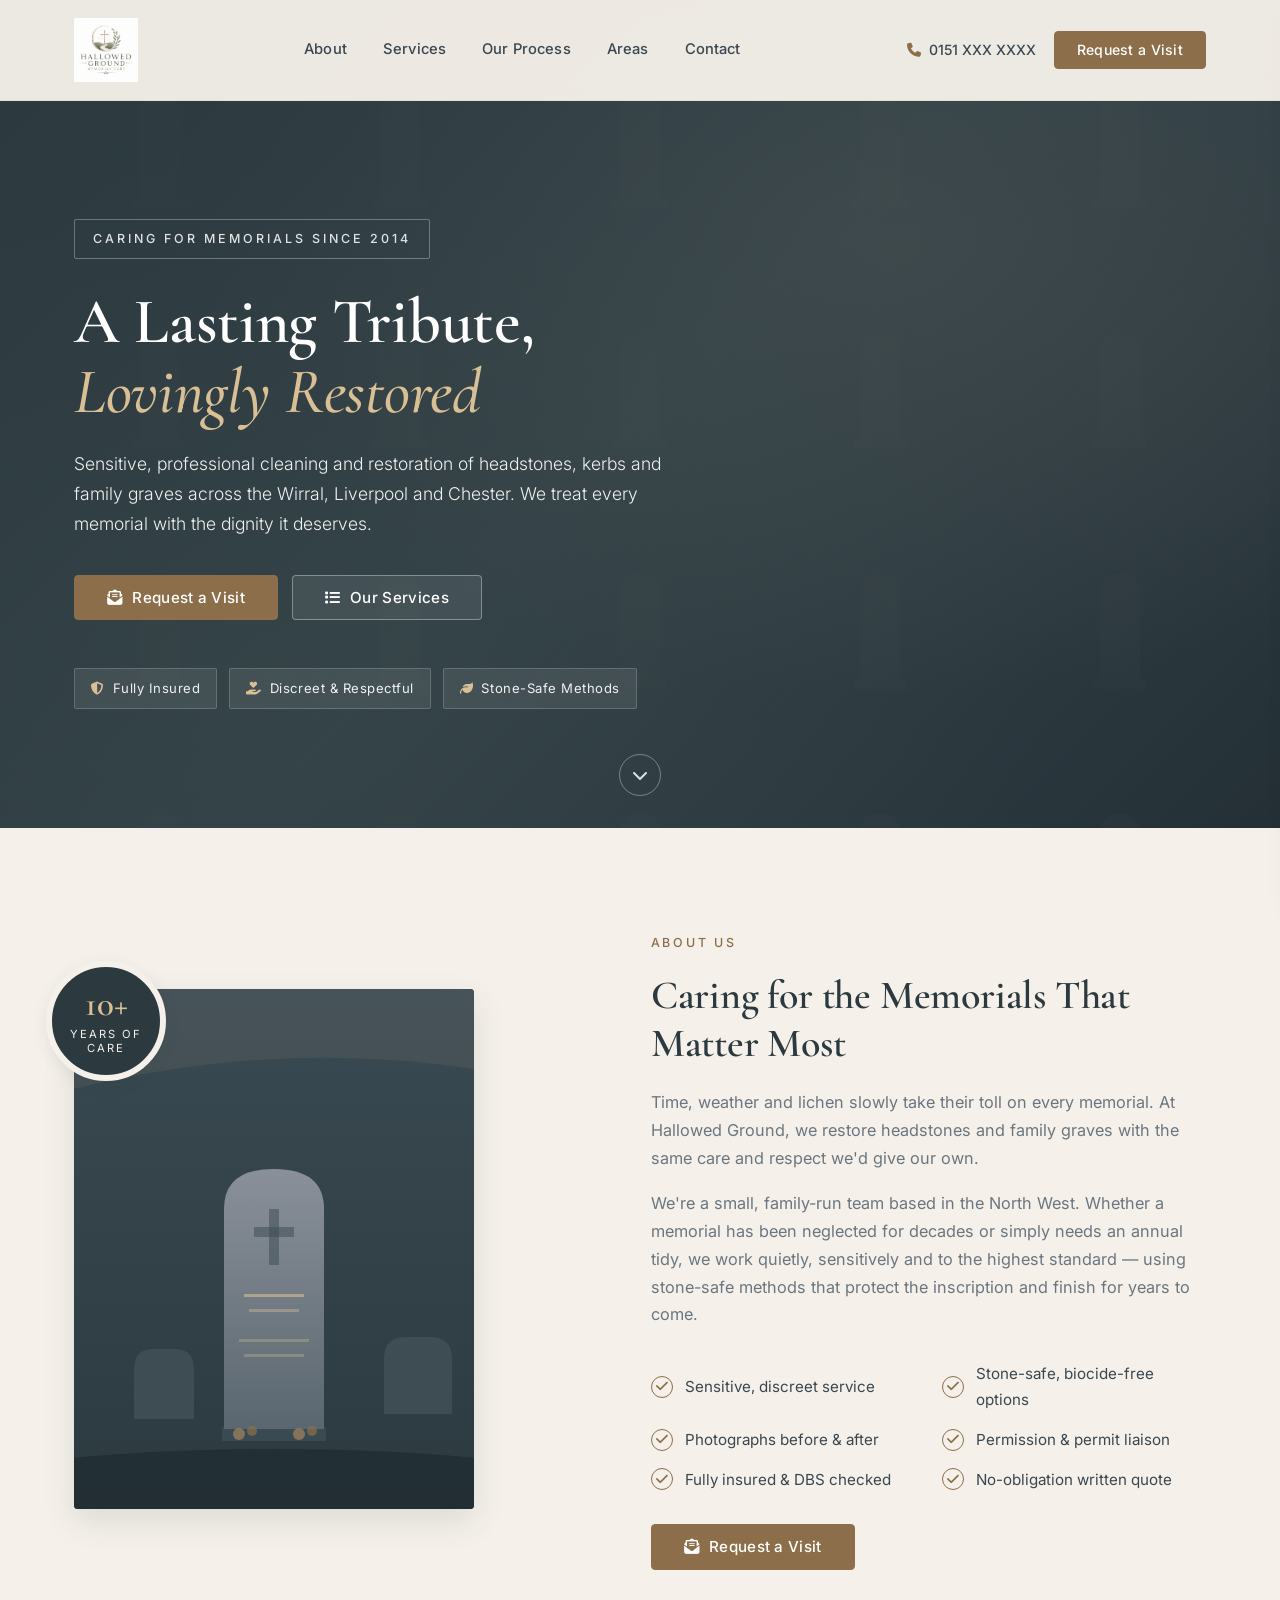
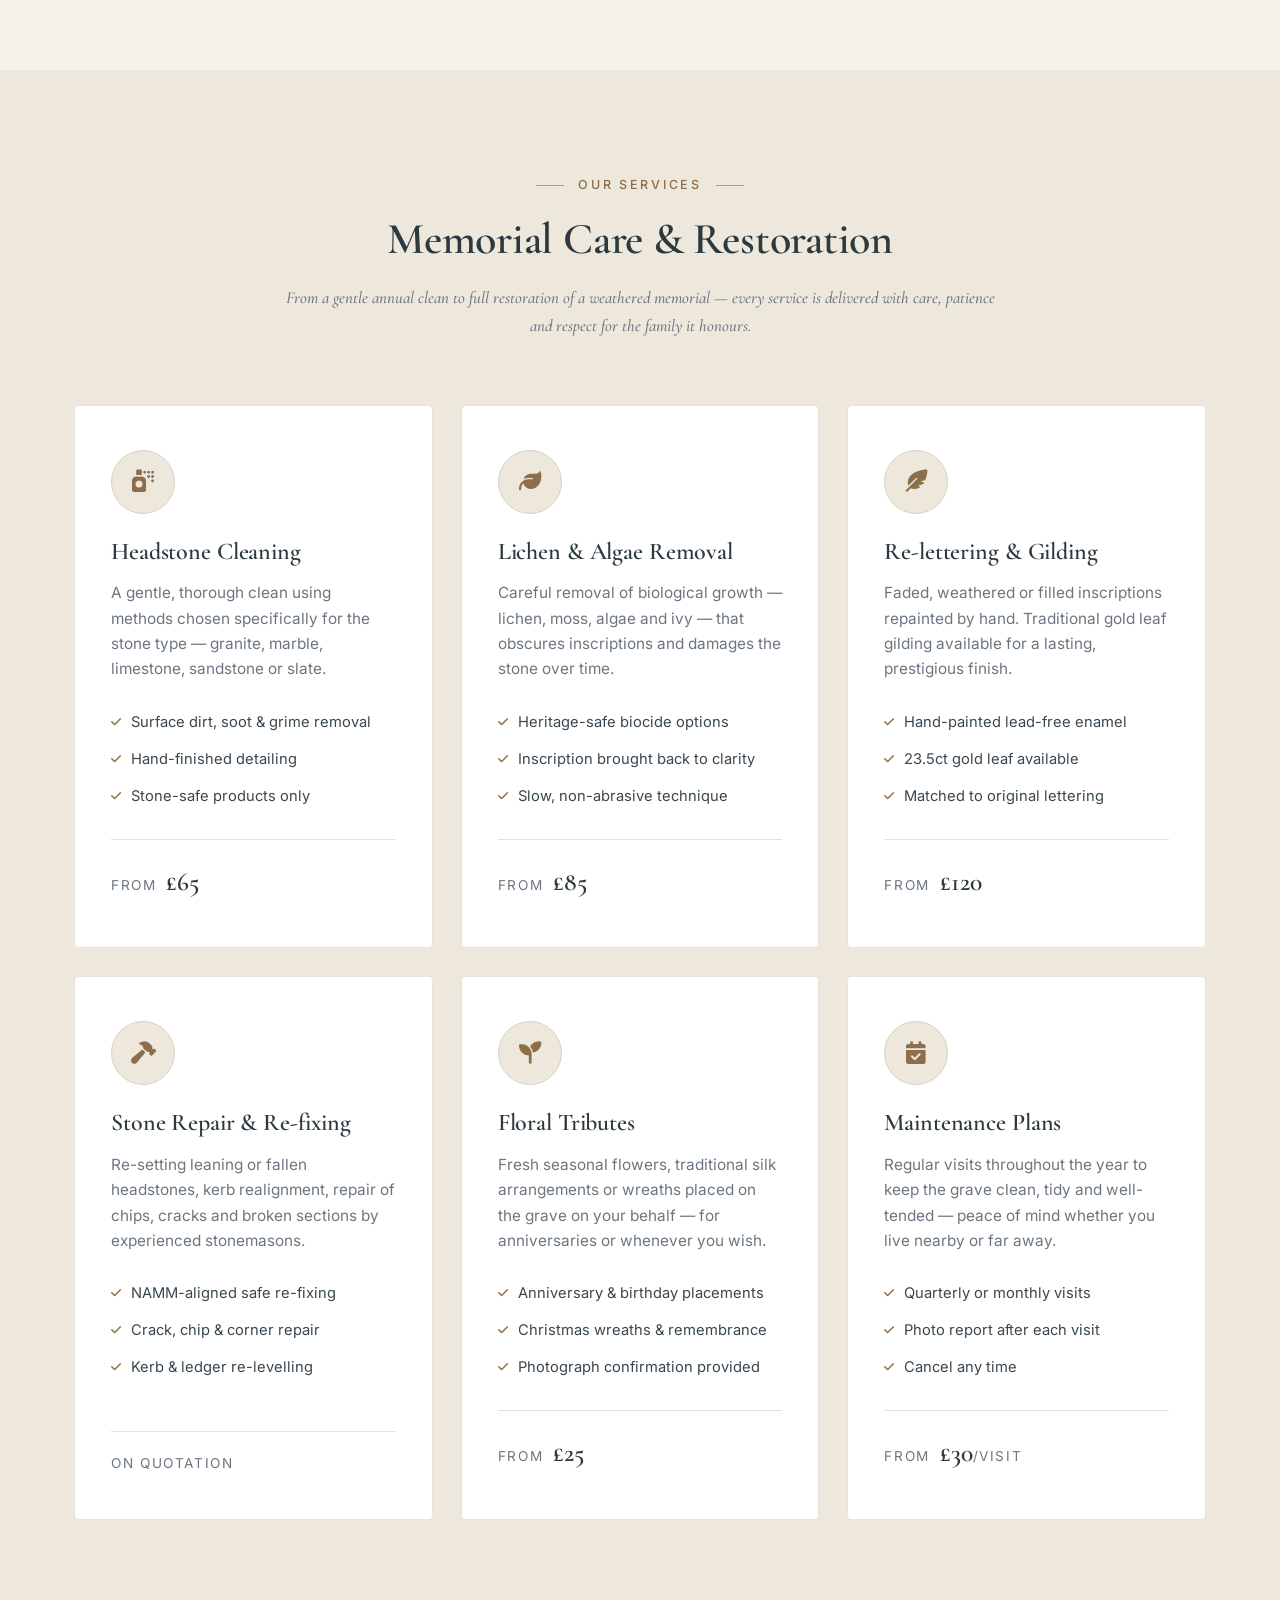
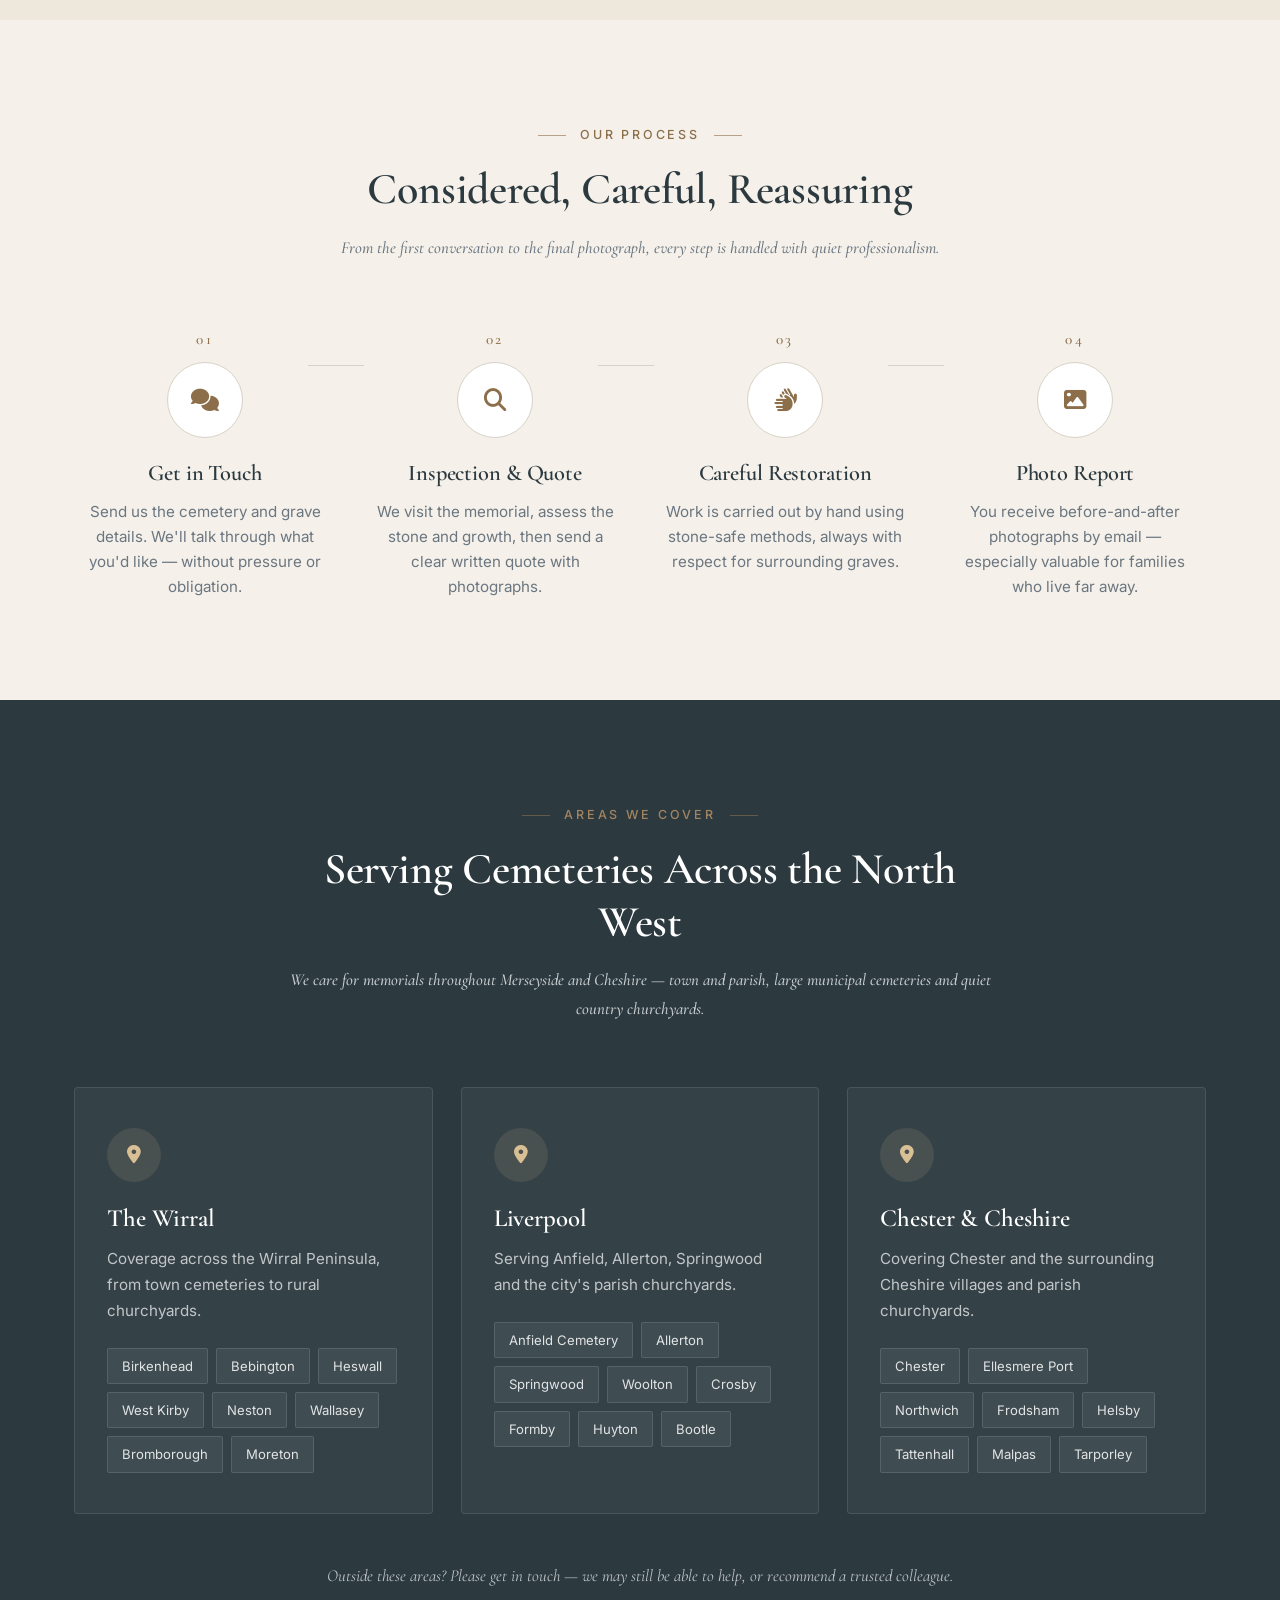
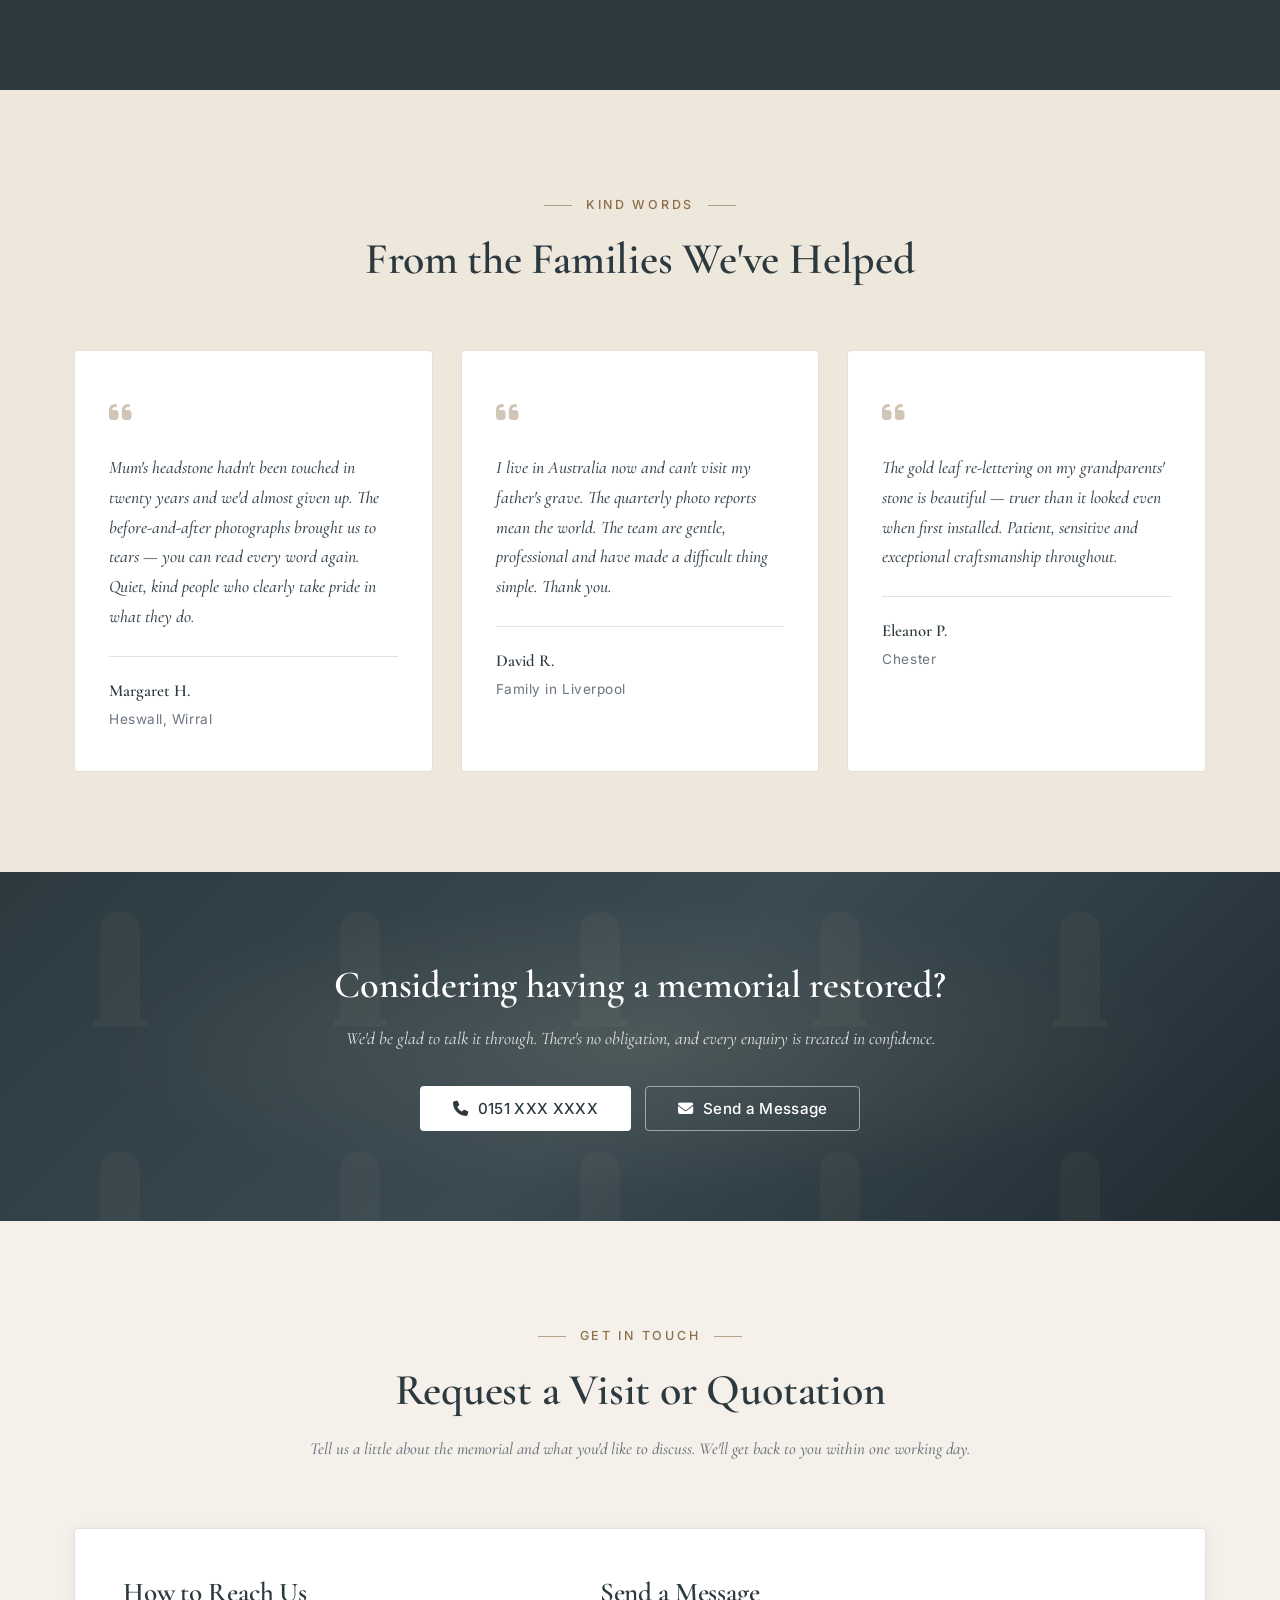
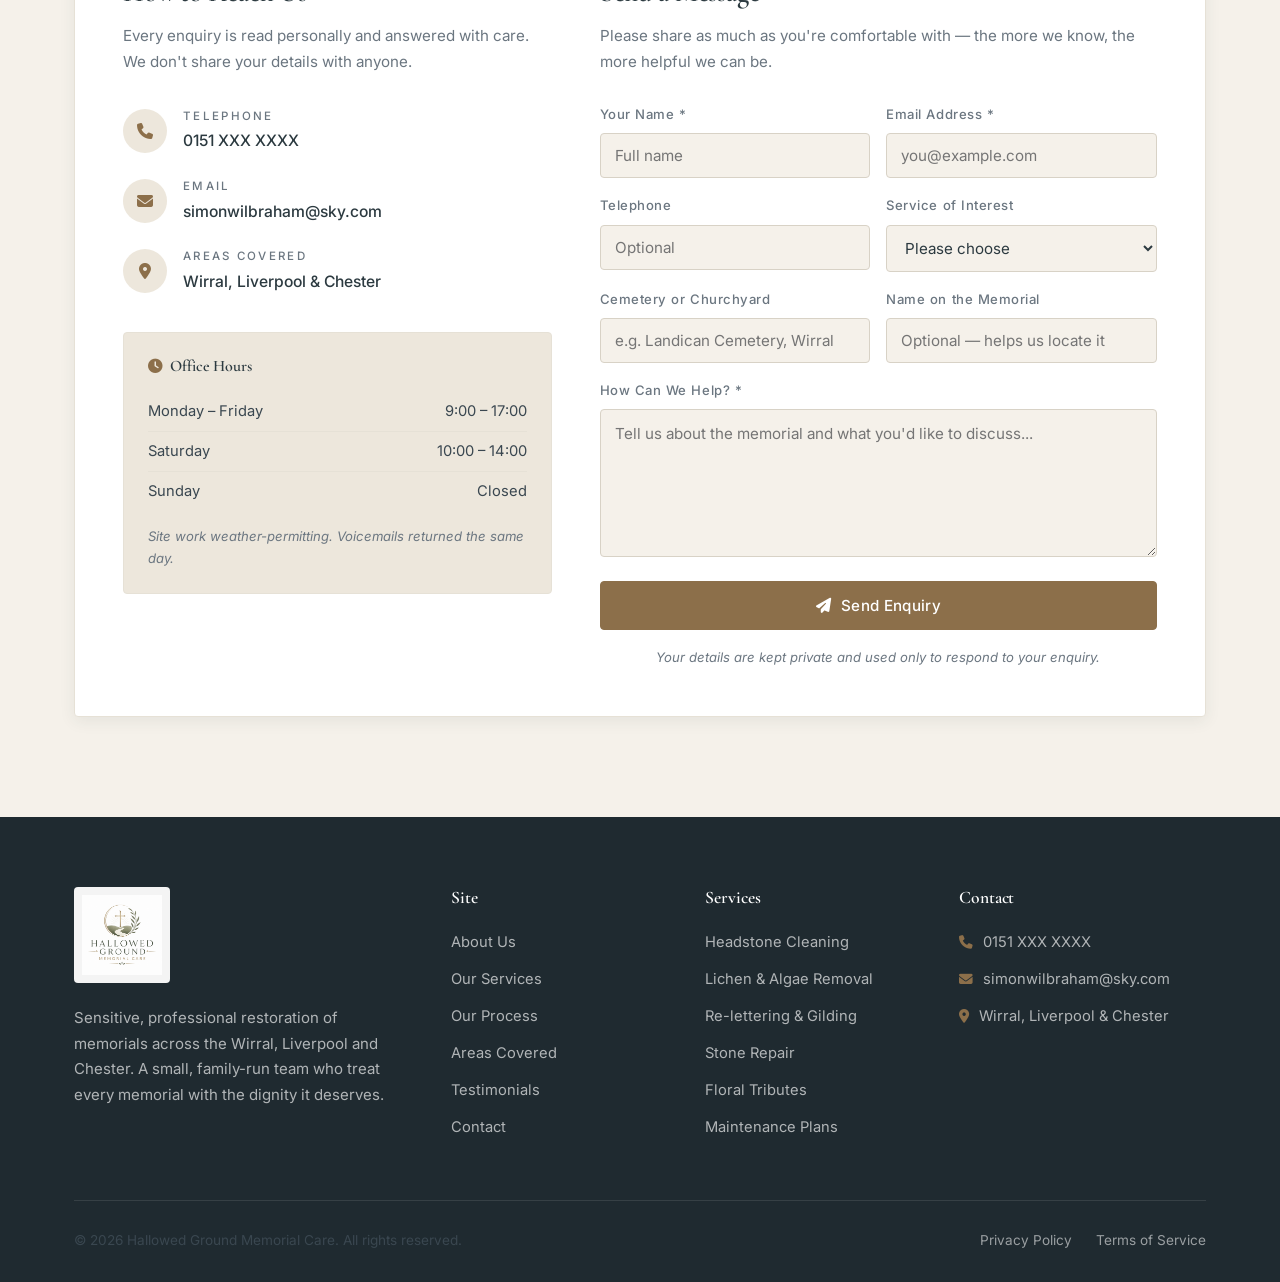
==== commit c42861db: "Add brand logo and fix mobile formatting issues Replace icon-and-text header logo with provided Hall" ====
--- a/index.html
+++ b/index.html
@@ -26,11 +26,7 @@
   <header class="header" id="header">
     <div class="container">
       <a href="#hero" class="logo">
-        <span class="logo-icon"><i class="fas fa-monument"></i></span>
-        <span class="logo-text">
-          <span class="logo-name">Hallowed Ground</span>
-          <span class="logo-tag">Memorial Care</span>
-        </span>
+        <img src="logo.png" alt="Hallowed Ground Memorial Care" class="logo-img">
       </a>
 
       <nav class="nav-links">
@@ -556,11 +552,7 @@
       <div class="footer-grid">
         <div class="footer-about">
           <a href="#hero" class="logo footer-logo">
-            <span class="logo-icon"><i class="fas fa-monument"></i></span>
-            <span class="logo-text">
-              <span class="logo-name">Hallowed Ground</span>
-              <span class="logo-tag">Memorial Care</span>
-            </span>
+            <img src="logo.png" alt="Hallowed Ground Memorial Care" class="logo-img">
           </a>
           <p>Sensitive, professional restoration of memorials across the Wirral, Liverpool and Chester. A small, family-run team who treat every memorial with the dignity it deserves.</p>
         </div>
--- a/css/style.css
+++ b/css/style.css
@@ -202,46 +202,22 @@
 }
 
 .logo {
-  display: flex;
-  align-items: center;
-  gap: 12px;
+  display: inline-flex;
+  align-items: center;
   color: var(--dark);
 }
 
-.logo-icon {
-  display: inline-flex;
-  align-items: center;
-  justify-content: center;
-  width: 40px;
-  height: 40px;
-  background: var(--dark);
-  color: var(--bg);
+.logo-img {
+  height: 64px;
+  width: auto;
+  display: block;
+}
+
+.footer-logo .logo-img {
+  height: 96px;
+  background: rgba(255, 255, 255, 0.95);
+  padding: 8px;
   border-radius: var(--radius);
-  font-size: 1.05rem;
-}
-
-.logo-text {
-  display: flex;
-  flex-direction: column;
-  line-height: 1.1;
-}
-
-.logo-name {
-  font-family: var(--serif);
-  font-weight: 600;
-  font-size: 1.3rem;
-  color: var(--dark);
-  letter-spacing: 0.005em;
-}
-
-.logo-tag {
-  font-family: var(--sans);
-  font-size: 0.68rem;
-  text-transform: uppercase;
-  letter-spacing: 0.22em;
-  color: var(--accent);
-  font-weight: 500;
-  margin-top: 2px;
 }
 
 .nav-links {
@@ -549,11 +525,13 @@
   overflow: hidden;
   box-shadow: var(--shadow-lg);
   background: var(--dark);
+  aspect-ratio: 400 / 520;
+  max-height: 520px;
 }
 
 .about-illustration svg {
   width: 100%;
-  height: 520px;
+  height: 100%;
   display: block;
 }
 
@@ -1196,12 +1174,6 @@
 
 .footer-about .logo {
   margin-bottom: 22px;
-}
-
-.footer-about .logo-name { color: #fff; }
-.footer-about .logo-icon {
-  background: var(--accent);
-  color: #fff;
 }
 
 .footer-about p {
@@ -1337,7 +1309,7 @@
 }
 
 @media (max-width: 768px) {
-  .section-padding { padding: 72px 0; }
+  .section-padding { padding: 64px 0; }
 
   .nav-links { display: none; }
 
@@ -1346,7 +1318,9 @@
 
   .hamburger { display: flex; }
 
-  .hero { min-height: 88vh; }
+  .hero { min-height: auto; padding-top: 130px; padding-bottom: 60px; }
+
+  .hero-content { padding-bottom: 8px; }
 
   .hero-buttons { flex-direction: column; }
   .hero-buttons .btn { width: 100%; justify-content: center; }
@@ -1354,14 +1328,26 @@
   .hero-trust { gap: 8px; }
   .trust-pill { font-size: 0.78rem; padding: 6px 12px; }
 
+  .hero-scroll { display: none; }
+
   .about-features { grid-template-columns: 1fr; }
 
   .services-grid,
   .areas-grid,
-  .testimonials-grid,
-  .process-grid {
+  .testimonials-grid {
     grid-template-columns: 1fr;
   }
+
+  .process-grid {
+    grid-template-columns: 1fr 1fr;
+    gap: 32px 20px;
+  }
+
+  .process-step { padding: 0; }
+  .process-step:not(:last-child)::after { display: none; }
+  .process-icon { width: 60px; height: 60px; font-size: 1.15rem; margin-bottom: 16px; }
+  .process-step h3 { font-size: 1.15rem; }
+  .process-step p { font-size: 0.88rem; }
 
   .contact-wrapper { padding: 28px 22px; }
 
@@ -1391,7 +1377,5 @@
 @media (max-width: 480px) {
   .container { padding: 0 18px; }
   .section-header { margin-bottom: 44px; }
-  .logo-name { font-size: 1.1rem; }
-  .logo-tag { font-size: 0.62rem; }
-  .logo-icon { width: 36px; height: 36px; }
-}
+  .logo-img { height: 52px; }
+}
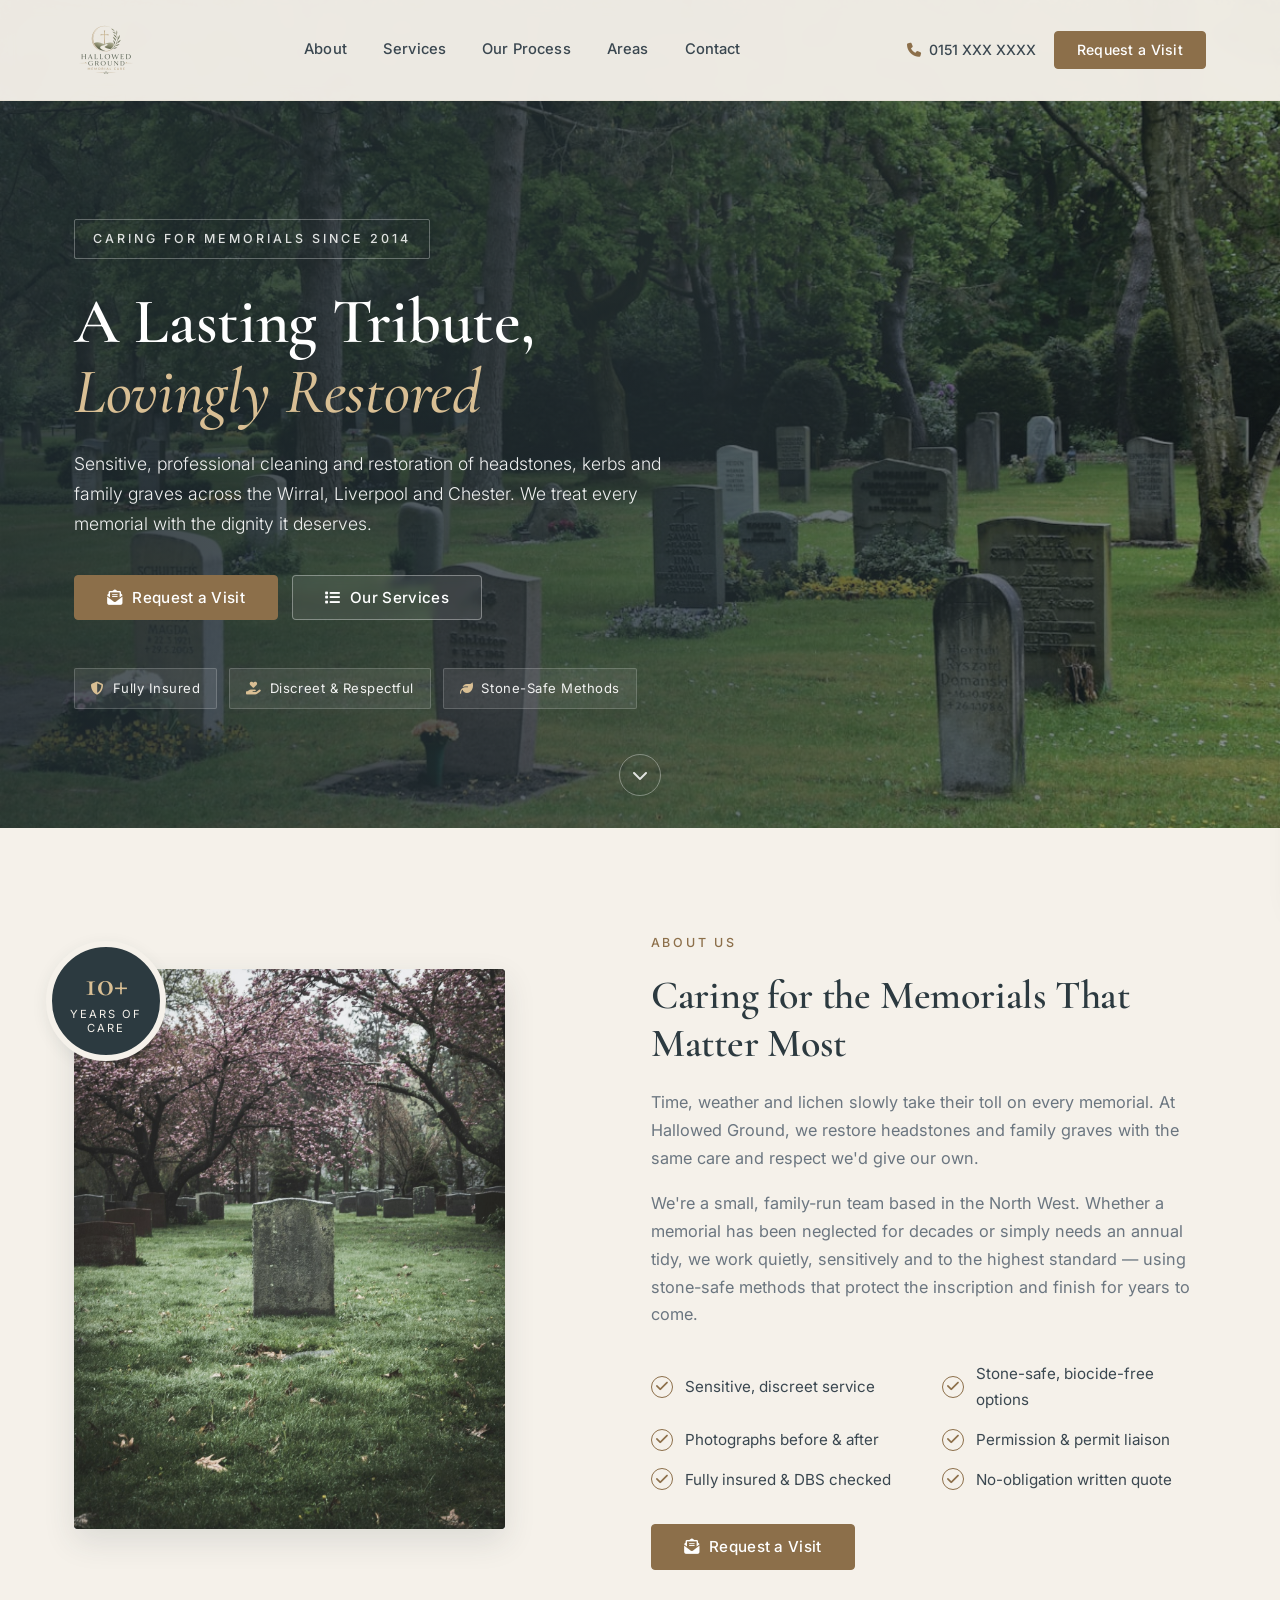
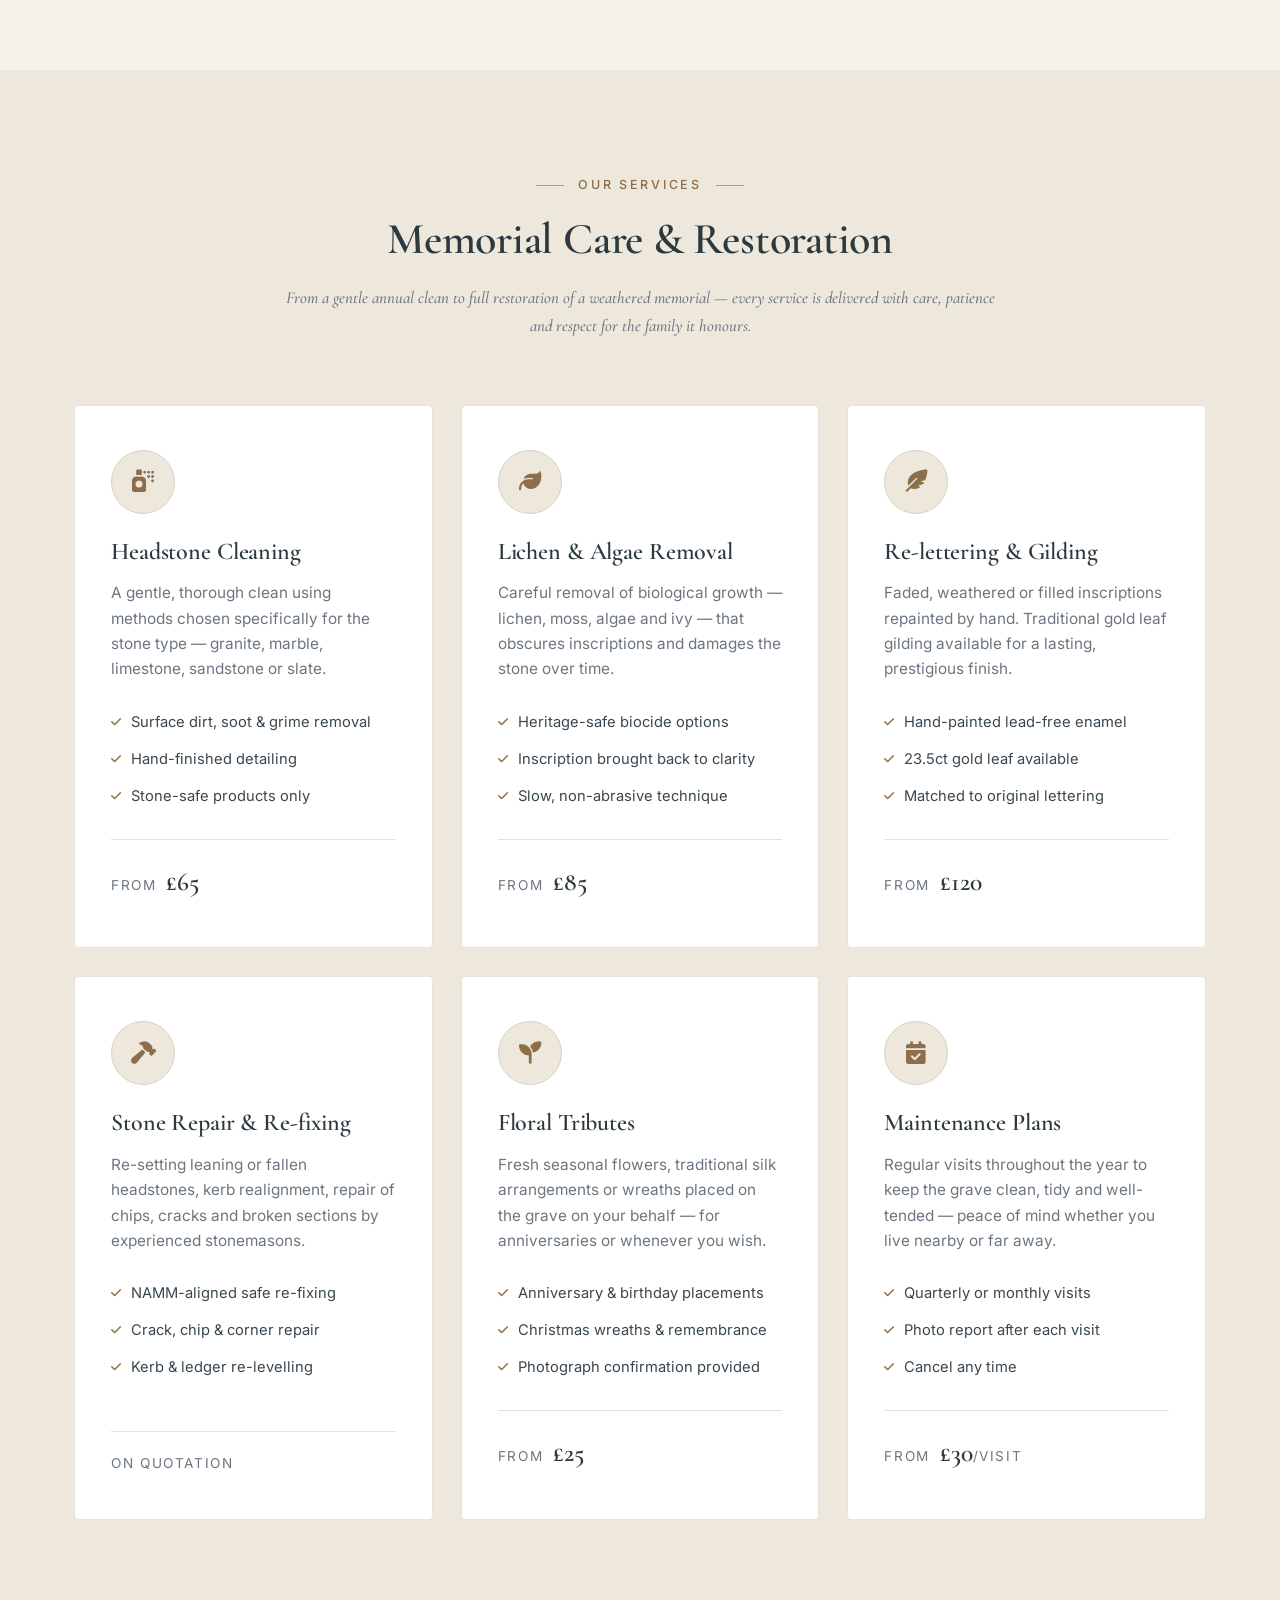
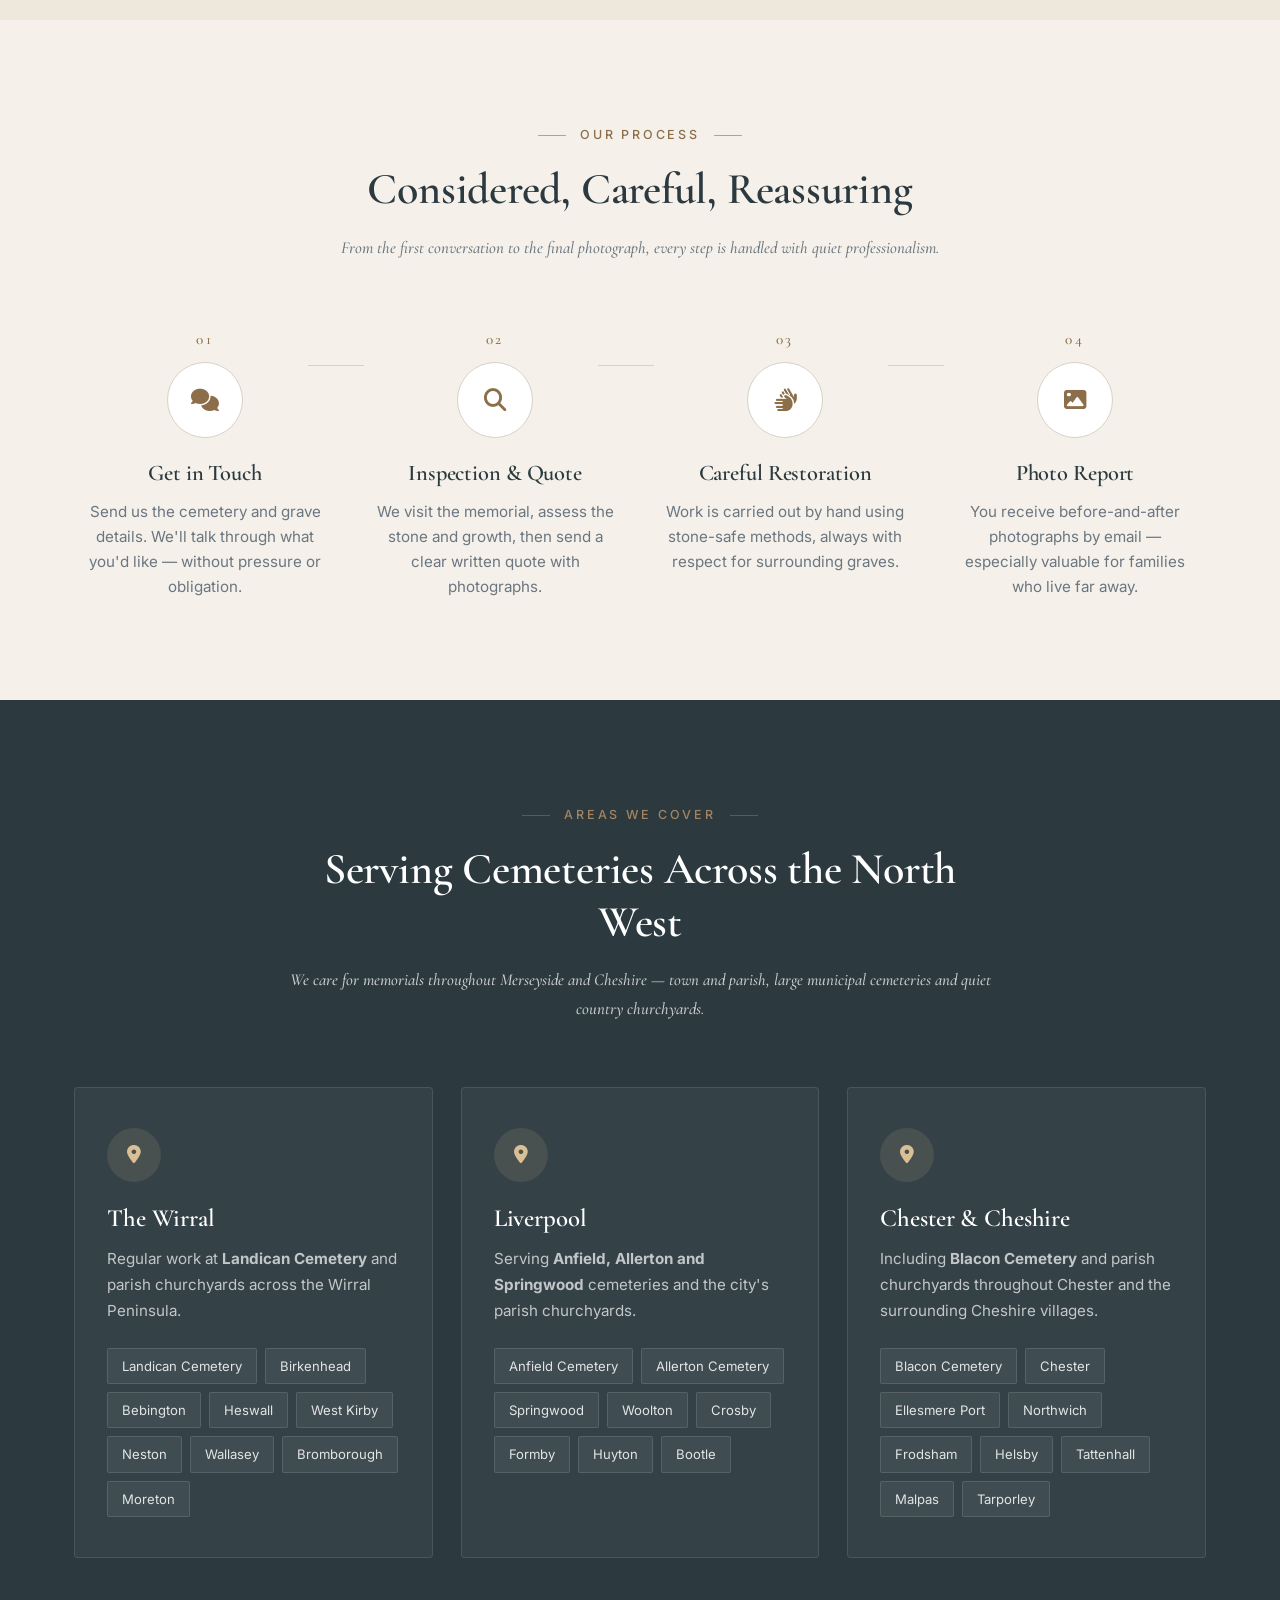
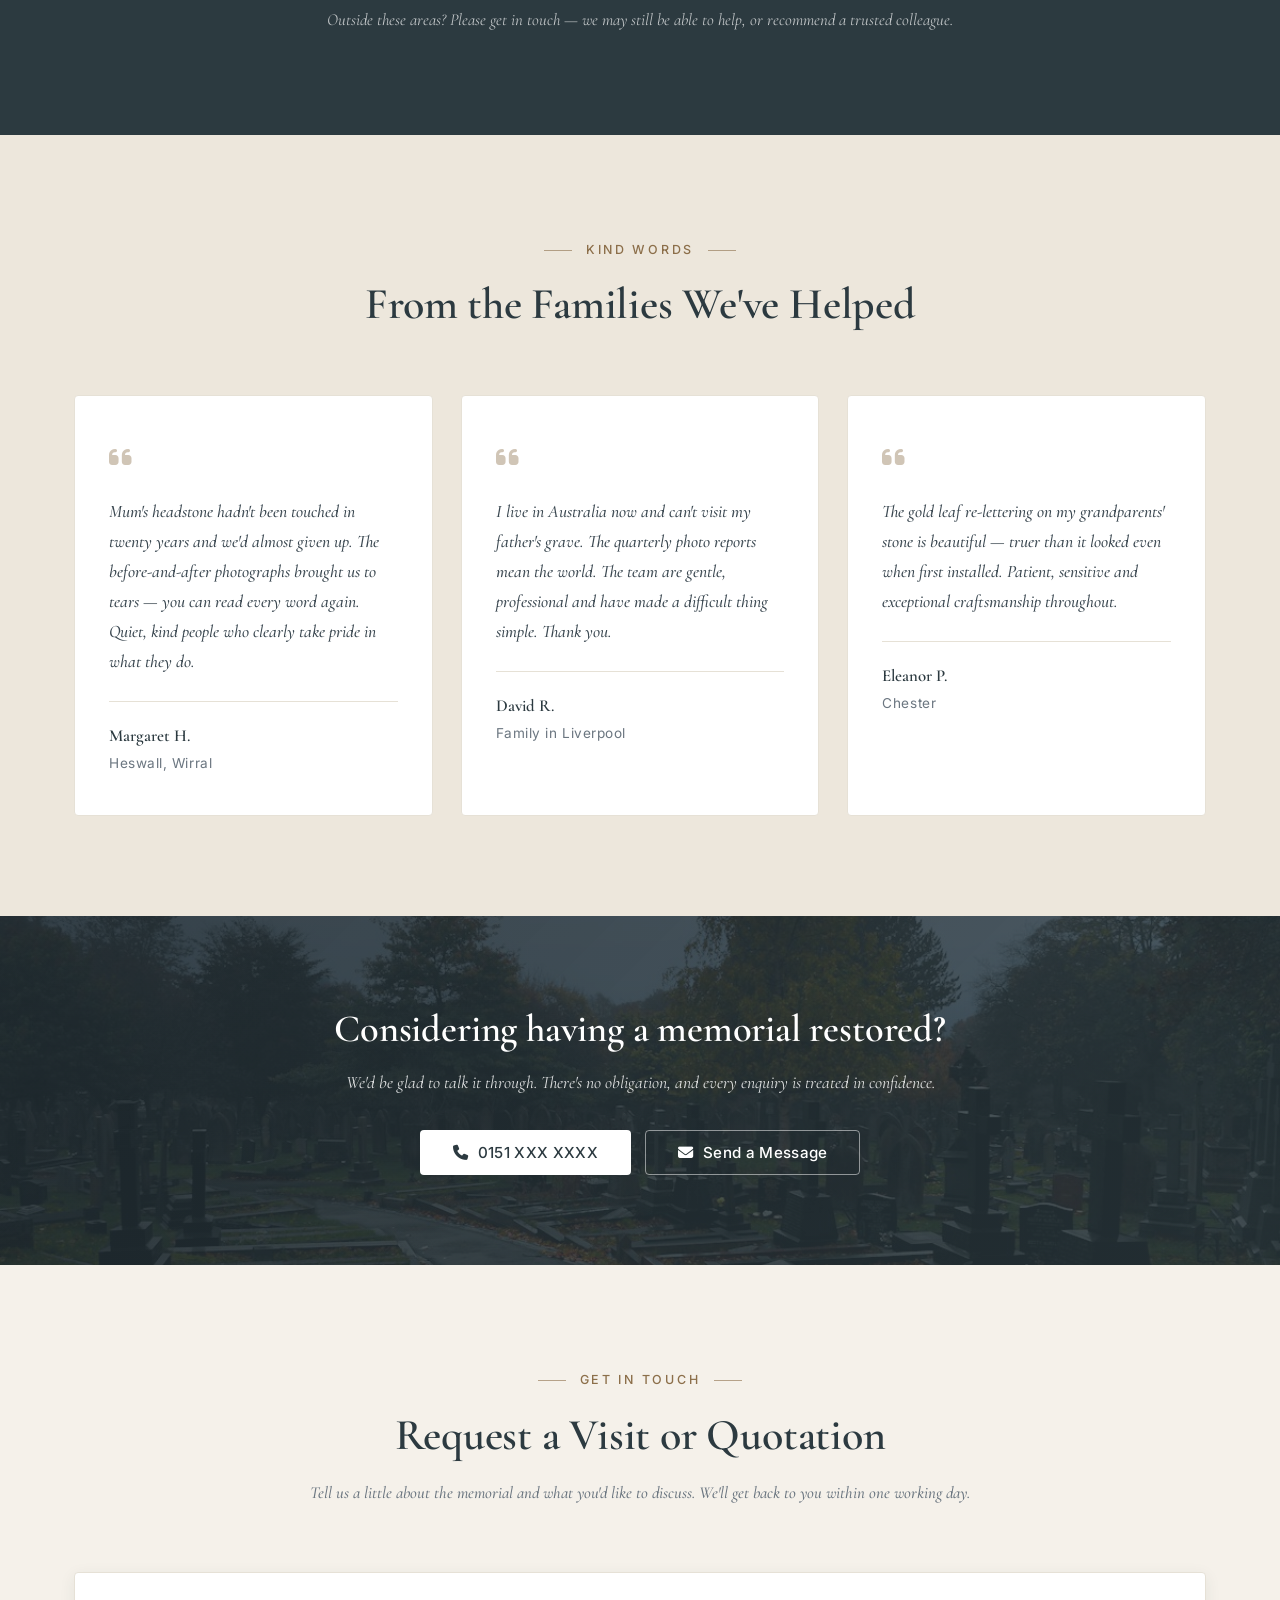
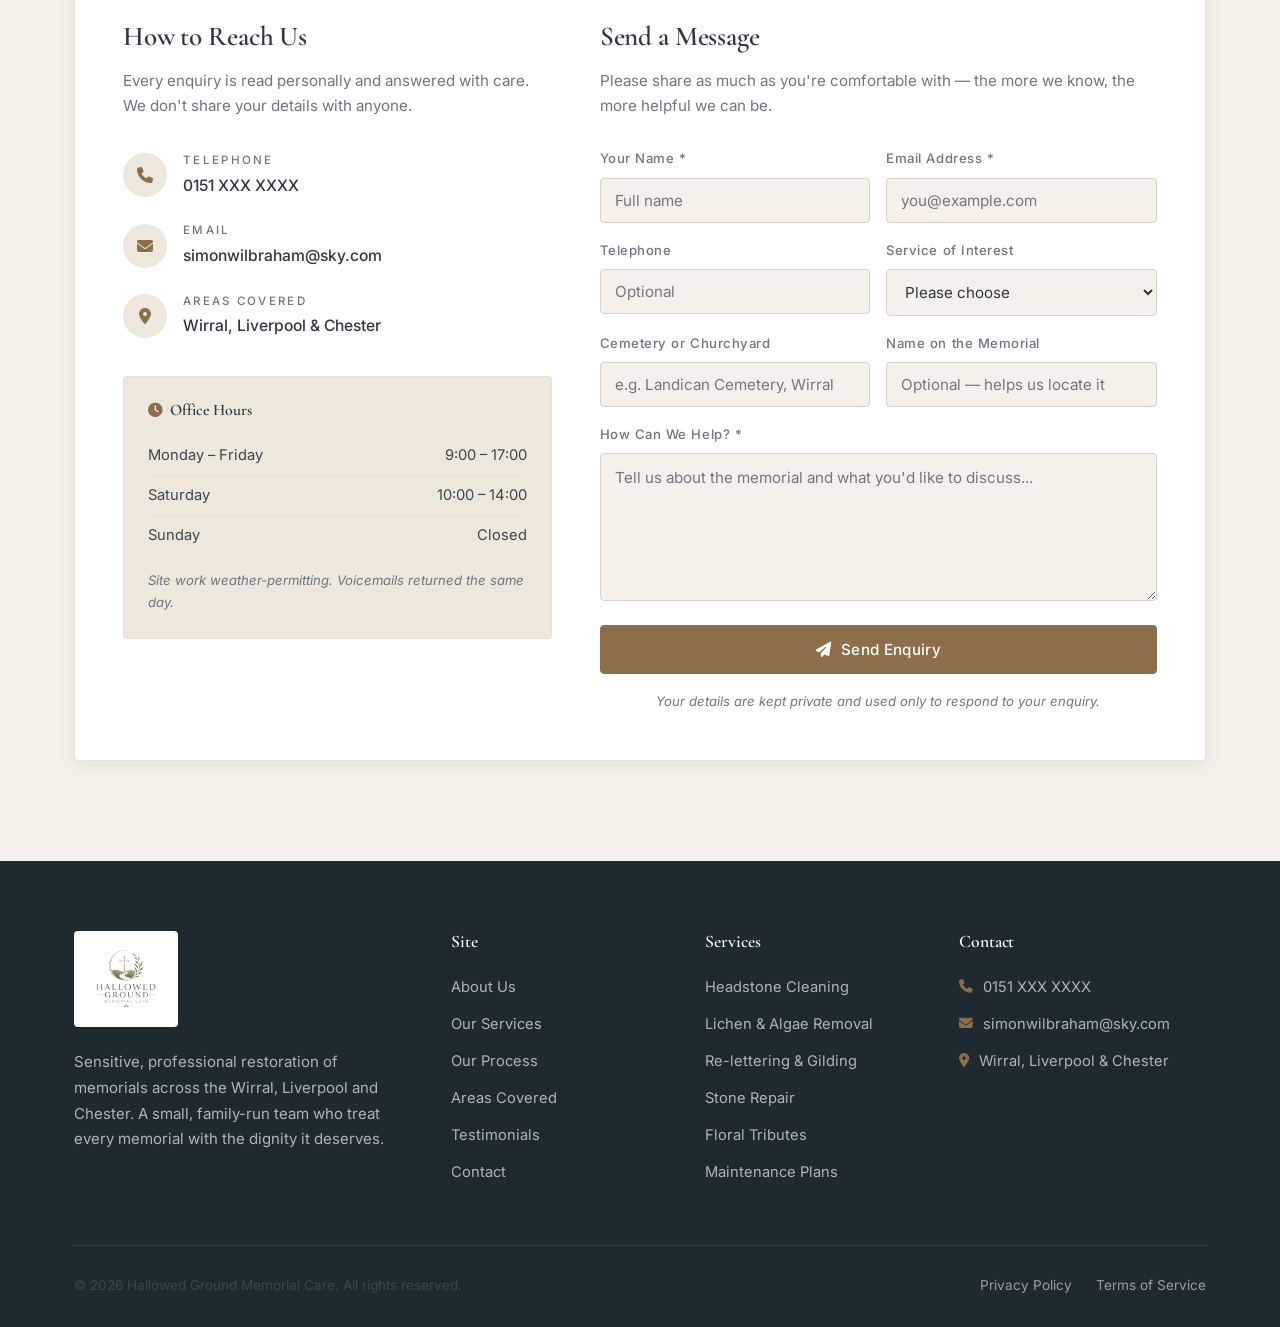
==== commit 414441c0: "Replace illustrations with real cemetery photography and name local cemeteries (Landican, Anfield, B" ====
--- a/index.html
+++ b/index.html
@@ -67,7 +67,9 @@
 
   <!-- ===== HERO ===== -->
   <section class="hero" id="hero">
-    <div class="hero-bg"></div>
+    <div class="hero-bg">
+      <img src="images/hero-cemetery.jpg" alt="A peaceful, well-tended cemetery with green grass and trees">
+    </div>
     <div class="hero-overlay"></div>
 
     <div class="container">
@@ -96,49 +98,8 @@
   <section class="about section-padding" id="about">
     <div class="container">
       <div class="about-images fade-in-left">
-        <div class="about-illustration" aria-hidden="true">
-          <svg viewBox="0 0 400 520" xmlns="http://www.w3.org/2000/svg">
-            <defs>
-              <linearGradient id="stoneGrad" x1="0%" y1="0%" x2="0%" y2="100%">
-                <stop offset="0%" stop-color="#8a9099"/>
-                <stop offset="100%" stop-color="#5a6770"/>
-              </linearGradient>
-              <linearGradient id="bgGrad" x1="0%" y1="0%" x2="0%" y2="100%">
-                <stop offset="0%" stop-color="#3a4a52"/>
-                <stop offset="100%" stop-color="#2c3a40"/>
-              </linearGradient>
-            </defs>
-            <rect width="400" height="520" fill="url(#bgGrad)"/>
-            <!-- Distant ground -->
-            <ellipse cx="200" cy="500" rx="320" ry="40" fill="#1f2a30" opacity="0.7"/>
-            <!-- Background headstones -->
-            <g opacity="0.35">
-              <path d="M60 380 Q60 360 80 360 L100 360 Q120 360 120 380 L120 430 L60 430 Z" fill="#5a6770"/>
-              <path d="M310 370 Q310 348 332 348 L356 348 Q378 348 378 370 L378 425 L310 425 Z" fill="#5a6770"/>
-            </g>
-            <!-- Main headstone -->
-            <g>
-              <rect x="148" y="438" width="104" height="14" fill="#3a4a52"/>
-              <path d="M150 220 Q150 180 200 180 Q250 180 250 220 L250 440 L150 440 Z" fill="url(#stoneGrad)"/>
-              <!-- Cross etching -->
-              <rect x="195" y="220" width="10" height="56" fill="#3a4a52" opacity="0.5"/>
-              <rect x="180" y="238" width="40" height="10" fill="#3a4a52" opacity="0.5"/>
-              <!-- Inscription lines -->
-              <rect x="170" y="305" width="60" height="3" fill="#d9bf94" opacity="0.6"/>
-              <rect x="175" y="320" width="50" height="3" fill="#d9bf94" opacity="0.4"/>
-              <rect x="165" y="350" width="70" height="3" fill="#d9bf94" opacity="0.3"/>
-              <rect x="170" y="365" width="60" height="3" fill="#d9bf94" opacity="0.3"/>
-            </g>
-            <!-- Flowers at base -->
-            <g>
-              <circle cx="165" cy="445" r="6" fill="#a48460" opacity="0.7"/>
-              <circle cx="178" cy="442" r="5" fill="#8c6f4a" opacity="0.7"/>
-              <circle cx="225" cy="445" r="6" fill="#a48460" opacity="0.7"/>
-              <circle cx="238" cy="442" r="5" fill="#8c6f4a" opacity="0.7"/>
-            </g>
-            <!-- Faint light rays -->
-            <path d="M0 0 L400 0 L400 80 Q200 50 0 100 Z" fill="#d9bf94" opacity="0.08"/>
-          </svg>
+        <div class="about-photo">
+          <img src="images/about-headstone.jpg" alt="A weathered headstone beneath a cherry blossom tree">
         </div>
         <div class="experience-badge">
           <div class="number">10+</div>
@@ -325,8 +286,9 @@
         <div class="area-card fade-in">
           <div class="area-card-icon"><i class="fas fa-map-marker-alt"></i></div>
           <h3>The Wirral</h3>
-          <p>Coverage across the Wirral Peninsula, from town cemeteries to rural churchyards.</p>
+          <p>Regular work at <strong>Landican Cemetery</strong> and parish churchyards across the Wirral Peninsula.</p>
           <div class="area-locations">
+            <span>Landican Cemetery</span>
             <span>Birkenhead</span>
             <span>Bebington</span>
             <span>Heswall</span>
@@ -341,10 +303,10 @@
         <div class="area-card fade-in">
           <div class="area-card-icon"><i class="fas fa-map-marker-alt"></i></div>
           <h3>Liverpool</h3>
-          <p>Serving Anfield, Allerton, Springwood and the city's parish churchyards.</p>
+          <p>Serving <strong>Anfield, Allerton and Springwood</strong> cemeteries and the city's parish churchyards.</p>
           <div class="area-locations">
             <span>Anfield Cemetery</span>
-            <span>Allerton</span>
+            <span>Allerton Cemetery</span>
             <span>Springwood</span>
             <span>Woolton</span>
             <span>Crosby</span>
@@ -357,8 +319,9 @@
         <div class="area-card fade-in">
           <div class="area-card-icon"><i class="fas fa-map-marker-alt"></i></div>
           <h3>Chester &amp; Cheshire</h3>
-          <p>Covering Chester and the surrounding Cheshire villages and parish churchyards.</p>
+          <p>Including <strong>Blacon Cemetery</strong> and parish churchyards throughout Chester and the surrounding Cheshire villages.</p>
           <div class="area-locations">
+            <span>Blacon Cemetery</span>
             <span>Chester</span>
             <span>Ellesmere Port</span>
             <span>Northwich</span>
--- a/css/style.css
+++ b/css/style.css
@@ -215,8 +215,8 @@
 
 .footer-logo .logo-img {
   height: 96px;
-  background: rgba(255, 255, 255, 0.95);
-  padding: 8px;
+  background: #fff;
+  padding: 10px 14px;
   border-radius: var(--radius);
 }
 
@@ -355,31 +355,25 @@
   position: absolute;
   inset: 0;
   z-index: -2;
-  background:
-    radial-gradient(ellipse at 70% 30%, rgba(217, 191, 148, 0.18) 0%, transparent 55%),
-    radial-gradient(ellipse at 20% 80%, rgba(107, 122, 90, 0.18) 0%, transparent 55%),
-    linear-gradient(135deg, #2c3a40 0%, #3a4a52 50%, #1f2a30 100%);
-}
-
-.hero-bg::before {
-  content: '';
-  position: absolute;
-  inset: 0;
-  background-image:
-    url("data:image/svg+xml,%3Csvg xmlns='http://www.w3.org/2000/svg' width='180' height='180' viewBox='0 0 180 180'%3E%3Cg fill='%23d9bf94' fill-opacity='0.04'%3E%3Cpath d='M90 30 Q105 30 105 45 L105 110 L75 110 L75 45 Q75 30 90 30 Z'/%3E%3Crect x='70' y='110' width='40' height='6'/%3E%3C/g%3E%3C/svg%3E");
-  background-size: 240px 240px;
-  background-position: center;
-  opacity: 0.6;
+  background: #2c3a40;
+}
+
+.hero-bg img {
+  width: 100%;
+  height: 100%;
+  object-fit: cover;
+  object-position: center;
+  filter: brightness(0.75) saturate(0.85);
 }
 
 .hero-overlay {
   position: absolute;
   inset: 0;
   background: linear-gradient(
-    135deg,
-    rgba(44, 58, 64, 0.78) 0%,
-    rgba(44, 58, 64, 0.55) 60%,
-    rgba(44, 58, 64, 0.35) 100%
+    100deg,
+    rgba(31, 42, 48, 0.85) 0%,
+    rgba(44, 58, 64, 0.65) 55%,
+    rgba(44, 58, 64, 0.3) 100%
   );
   z-index: -1;
 }
@@ -520,19 +514,21 @@
   position: relative;
 }
 
-.about-illustration {
+.about-photo {
   border-radius: var(--radius);
   overflow: hidden;
   box-shadow: var(--shadow-lg);
   background: var(--dark);
   aspect-ratio: 400 / 520;
-  max-height: 520px;
-}
-
-.about-illustration svg {
+  max-height: 560px;
+}
+
+.about-photo img {
   width: 100%;
   height: 100%;
+  object-fit: cover;
   display: block;
+  filter: saturate(0.85) brightness(0.96);
 }
 
 .experience-badge {
@@ -917,23 +913,13 @@
 /* ===== CTA BANNER ===== */
 .cta-banner {
   background:
-    radial-gradient(ellipse at center, rgba(217, 191, 148, 0.12) 0%, transparent 60%),
-    linear-gradient(135deg, #2c3a40 0%, #3a4a52 50%, #1f2a30 100%);
+    linear-gradient(135deg, rgba(31, 42, 48, 0.88), rgba(44, 58, 64, 0.78)),
+    url('../images/cta-path.jpg') center/cover no-repeat;
   padding: 90px 0;
   text-align: center;
   color: #fff;
   position: relative;
   overflow: hidden;
-}
-
-.cta-banner::before {
-  content: '';
-  position: absolute;
-  inset: 0;
-  background-image:
-    url("data:image/svg+xml,%3Csvg xmlns='http://www.w3.org/2000/svg' width='180' height='180' viewBox='0 0 180 180'%3E%3Cg fill='%23d9bf94' fill-opacity='0.04'%3E%3Cpath d='M90 30 Q105 30 105 45 L105 110 L75 110 L75 45 Q75 30 90 30 Z'/%3E%3Crect x='70' y='110' width='40' height='6'/%3E%3C/g%3E%3C/svg%3E");
-  background-size: 240px 240px;
-  pointer-events: none;
 }
 
 .cta-banner > .container { position: relative; z-index: 1; }
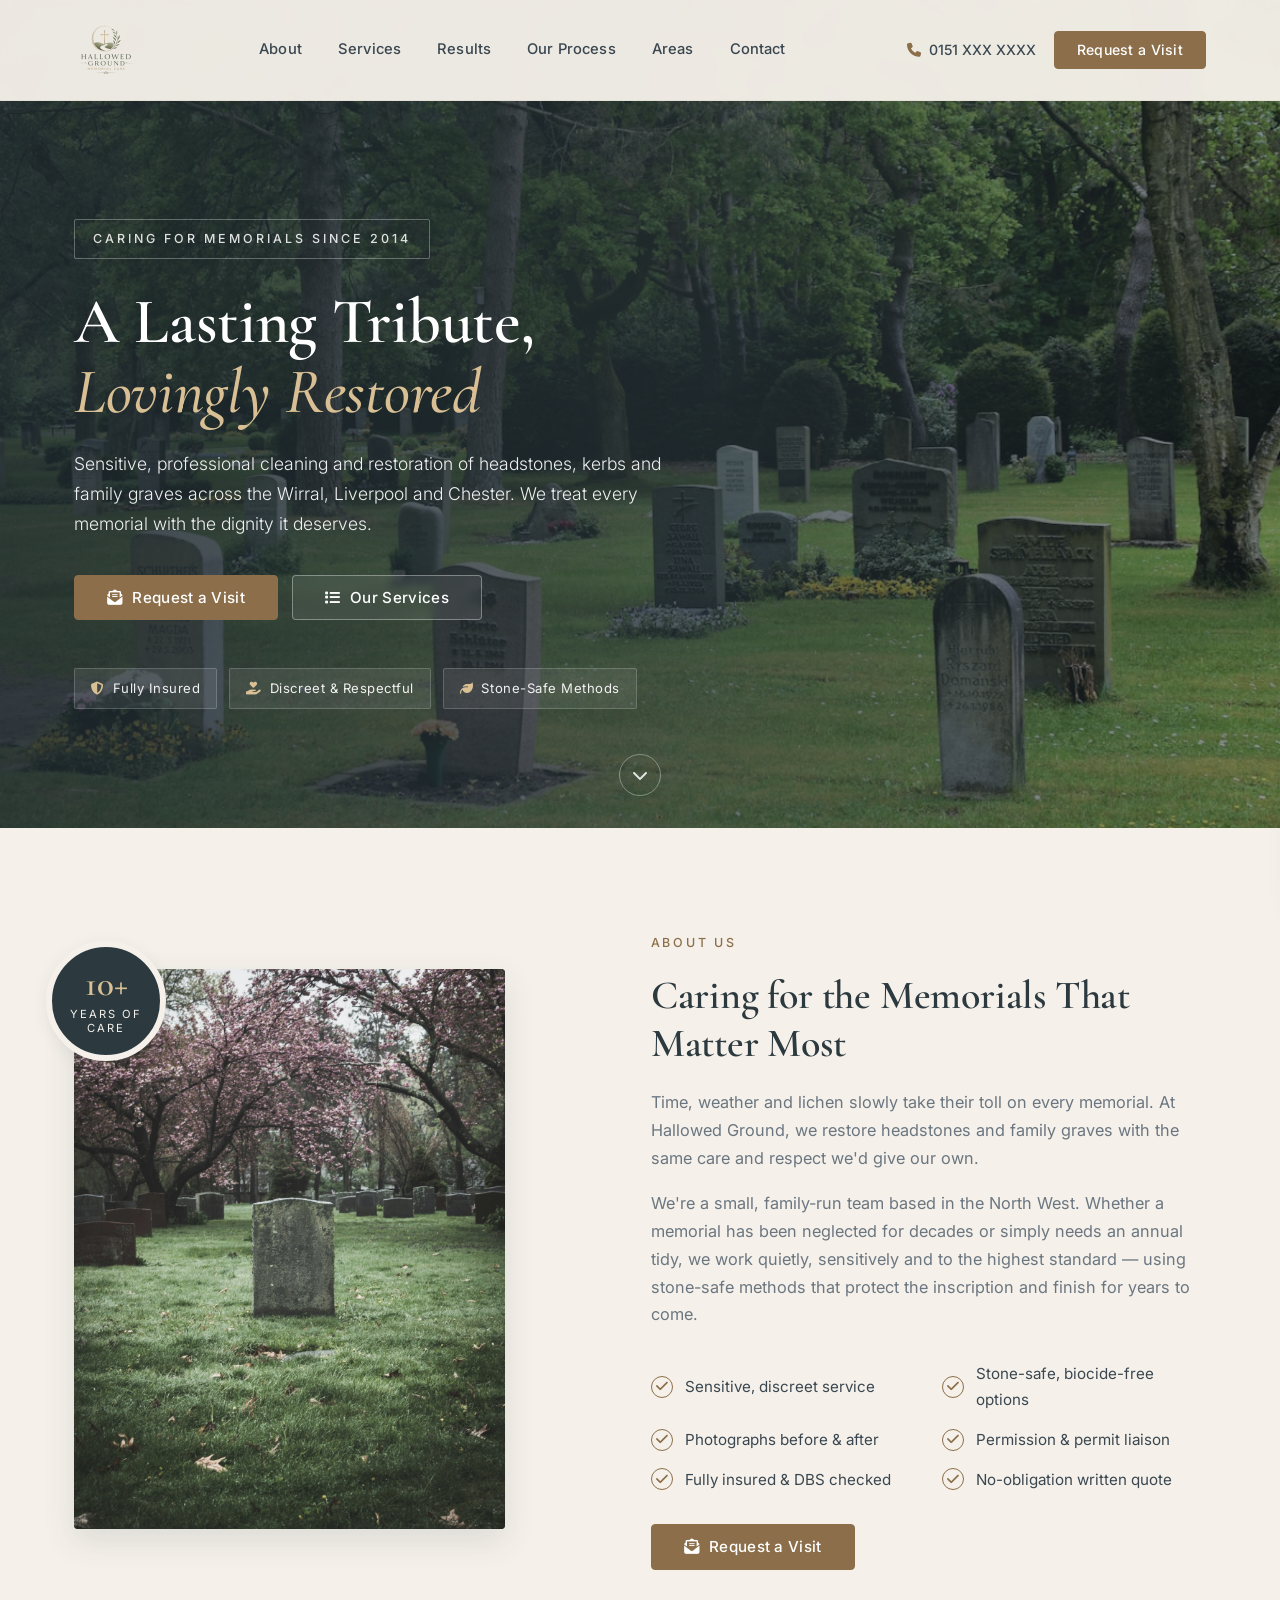
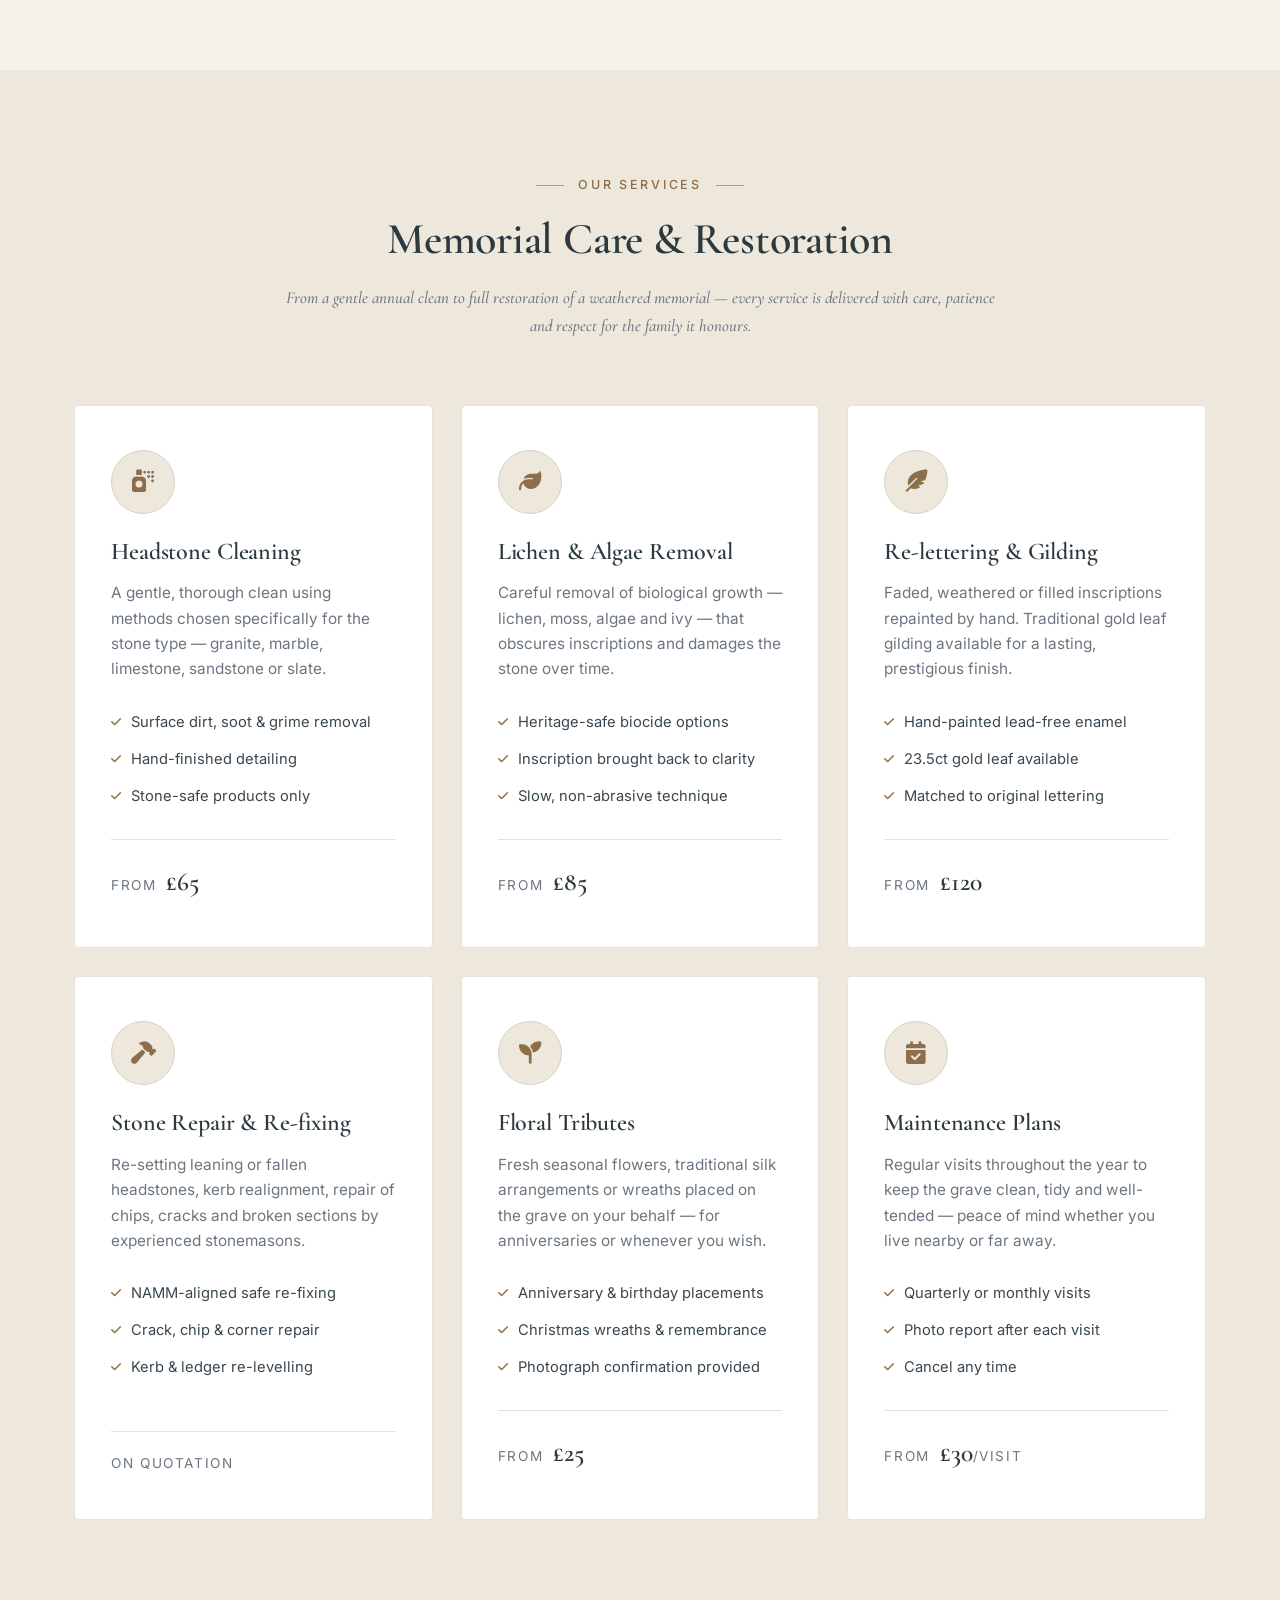
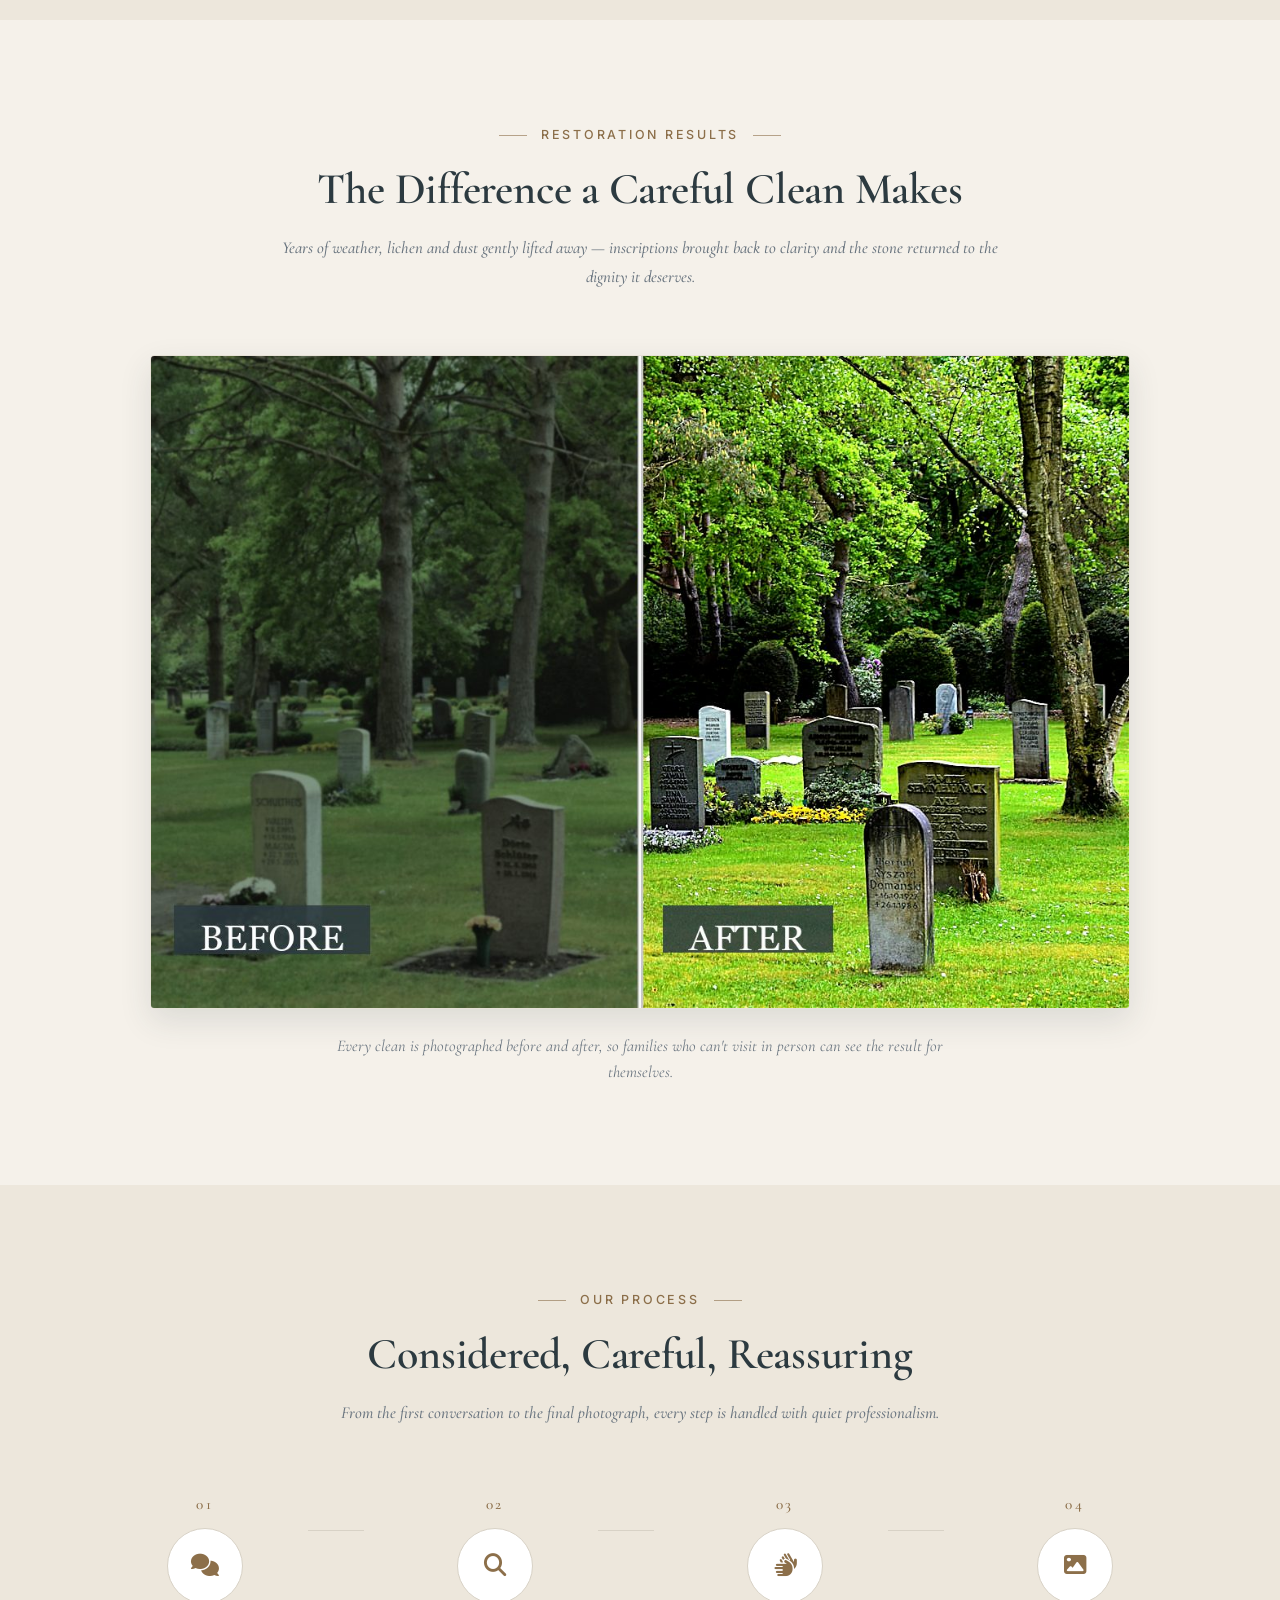
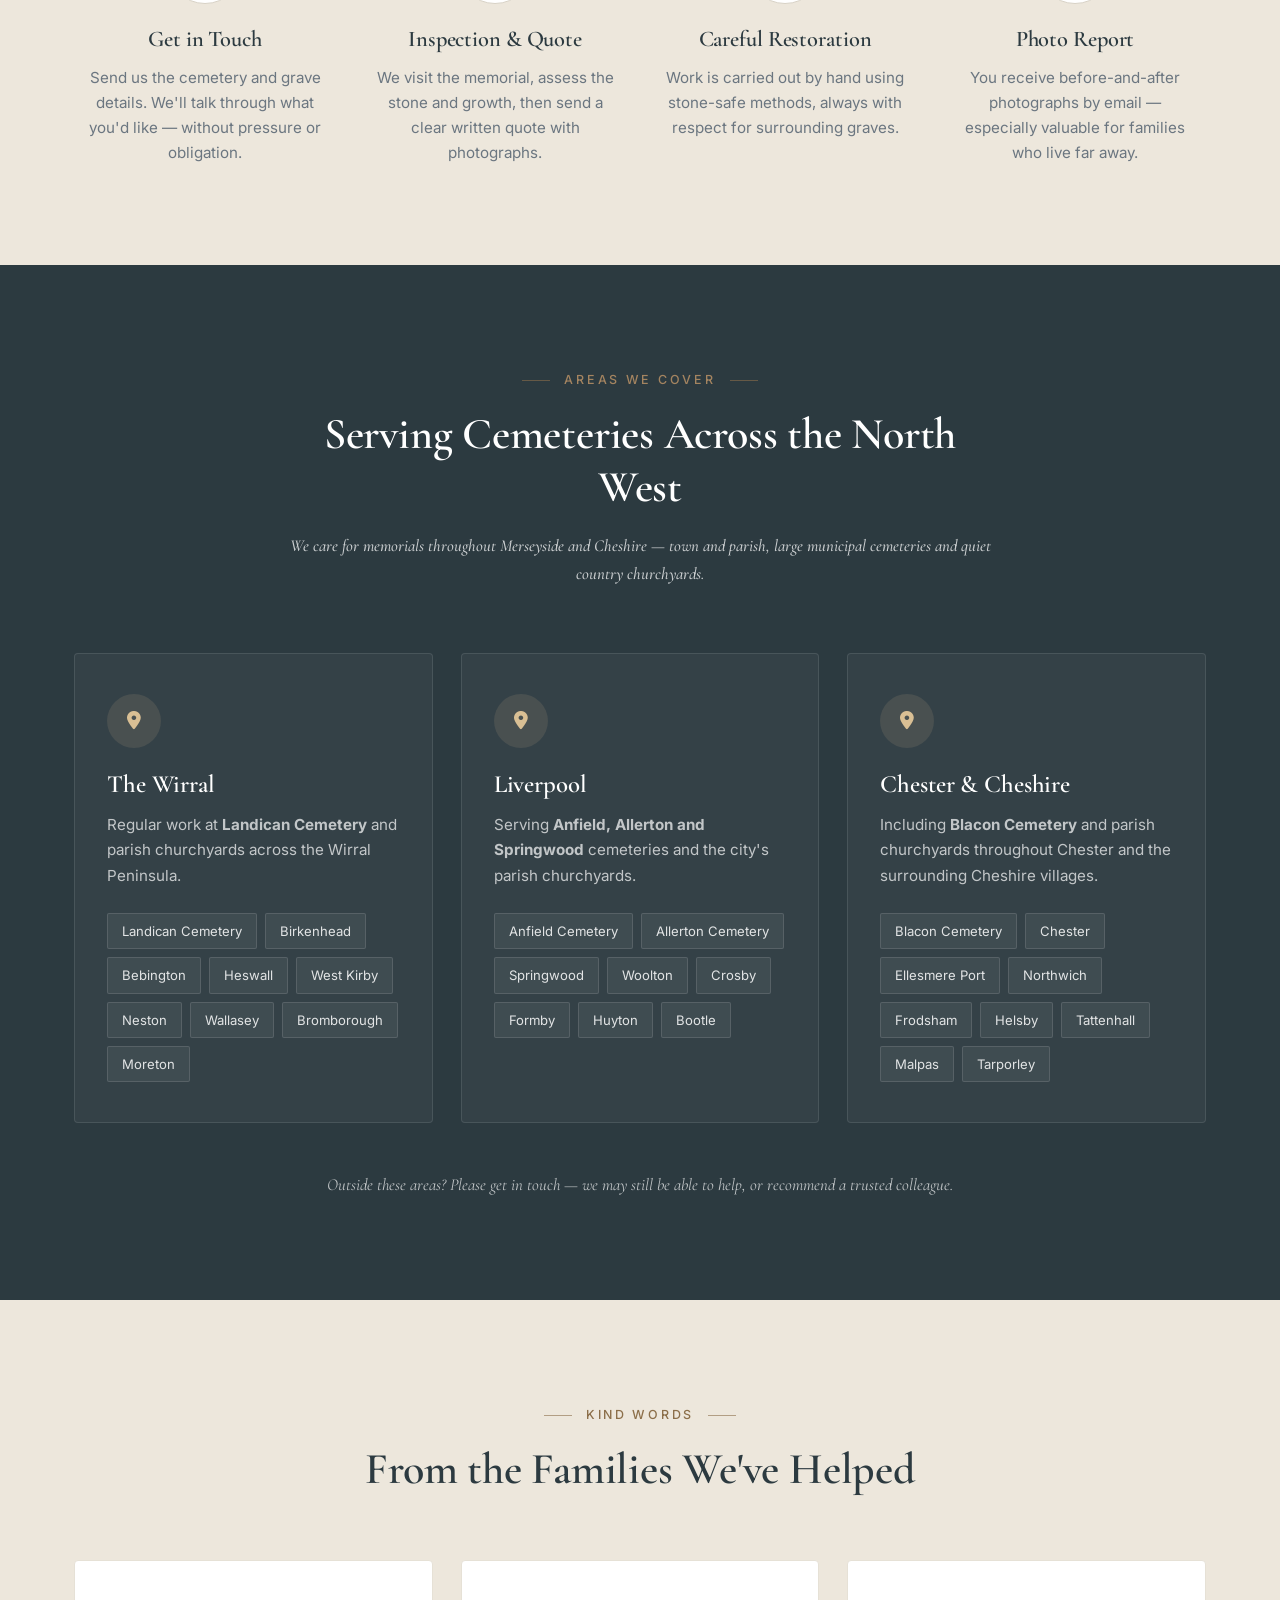
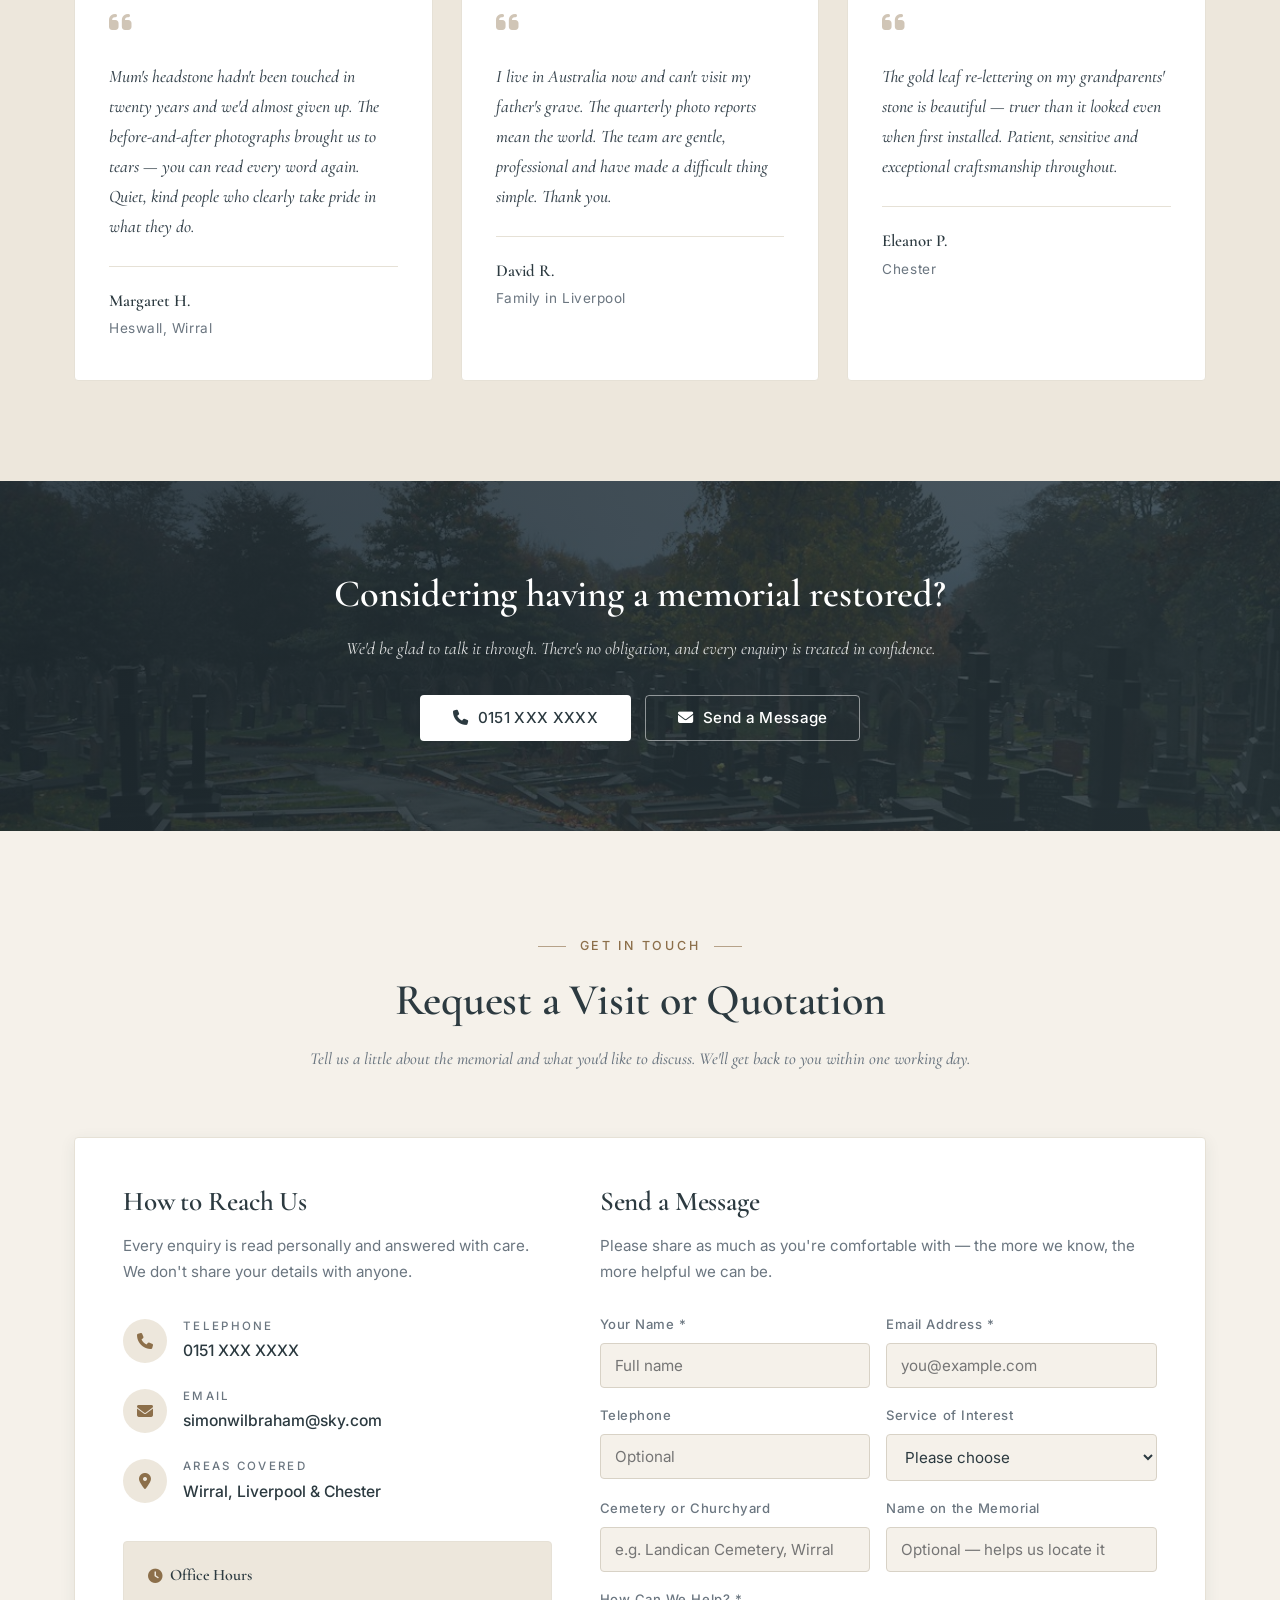
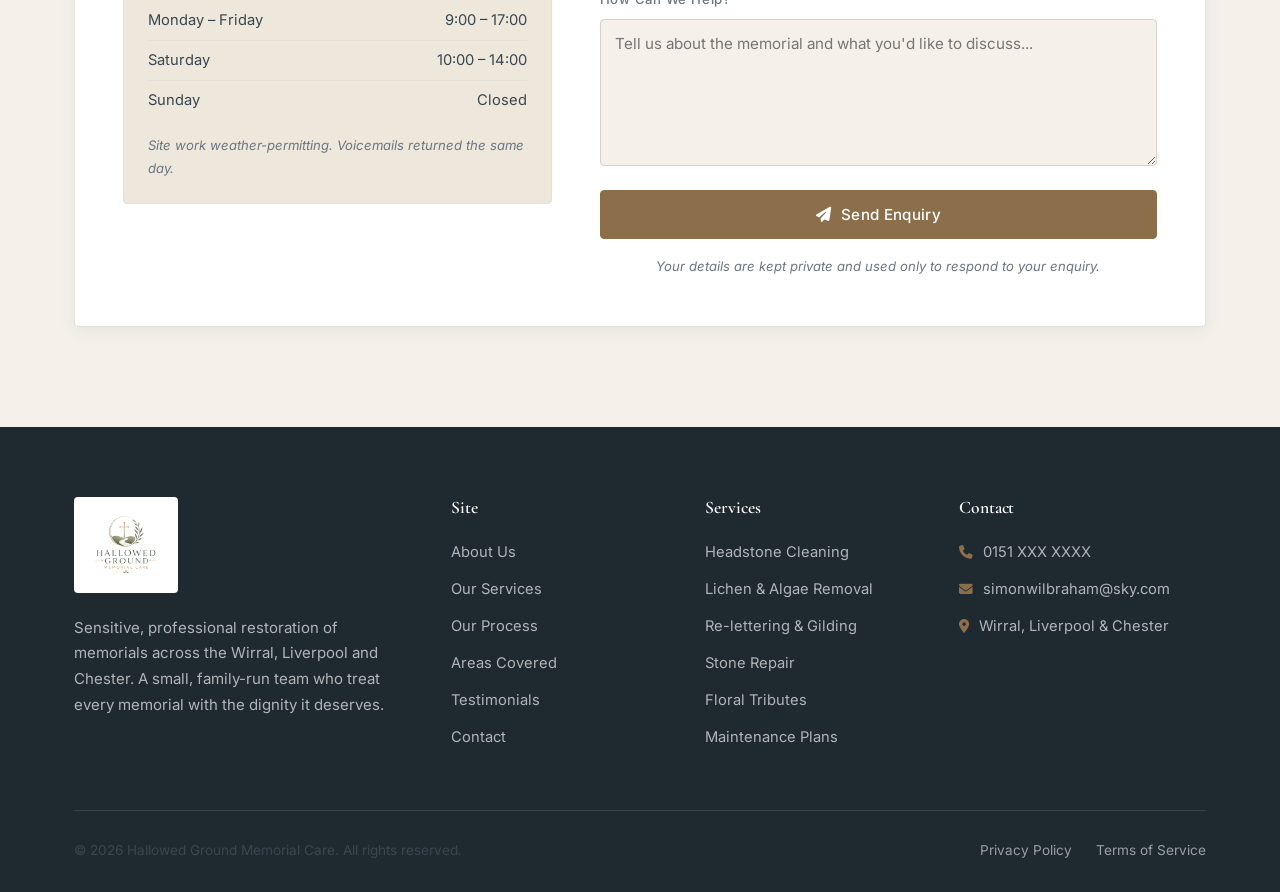
==== commit 85d0e065: "Add Before & After section showing restoration result Generate a side-by-side comparison from the he" ====
--- a/index.html
+++ b/index.html
@@ -32,6 +32,7 @@
       <nav class="nav-links">
         <a href="#about">About</a>
         <a href="#services">Services</a>
+        <a href="#results">Results</a>
         <a href="#process">Our Process</a>
         <a href="#areas">Areas</a>
         <a href="#contact">Contact</a>
@@ -57,6 +58,7 @@
   <nav class="mobile-nav">
     <a href="#about">About</a>
     <a href="#services">Services</a>
+    <a href="#results">Results</a>
     <a href="#process">Our Process</a>
     <a href="#areas">Areas</a>
     <a href="#contact">Contact</a>
@@ -229,6 +231,22 @@
           <div class="service-price">from <span>&pound;30</span>/visit</div>
         </div>
       </div>
+    </div>
+  </section>
+
+  <!-- ===== BEFORE & AFTER ===== -->
+  <section class="results section-padding" id="results">
+    <div class="container">
+      <div class="section-header fade-in">
+        <span class="subtitle">Restoration Results</span>
+        <h2>The Difference a Careful Clean Makes</h2>
+        <p>Years of weather, lichen and dust gently lifted away &mdash; inscriptions brought back to clarity and the stone returned to the dignity it deserves.</p>
+      </div>
+
+      <figure class="before-after fade-in">
+        <img src="images/before-after.jpg" alt="A neglected, mossy memorial before restoration and the same memorial after a careful clean">
+        <figcaption>Every clean is photographed before and after, so families who can't visit in person can see the result for themselves.</figcaption>
+      </figure>
     </div>
   </section>
 
--- a/css/style.css
+++ b/css/style.css
@@ -710,8 +710,37 @@
   margin-left: 4px;
 }
 
+/* ===== BEFORE & AFTER ===== */
+.results { background: var(--bg); }
+
+.before-after {
+  max-width: 980px;
+  margin: 0 auto;
+  text-align: center;
+}
+
+.before-after img {
+  width: 100%;
+  height: auto;
+  border-radius: var(--radius);
+  box-shadow: var(--shadow-lg);
+  border: 1px solid var(--border-light);
+}
+
+.before-after figcaption {
+  margin-top: 24px;
+  font-family: var(--serif);
+  font-style: italic;
+  font-size: 1.02rem;
+  color: var(--text-light);
+  max-width: 640px;
+  margin-left: auto;
+  margin-right: auto;
+  line-height: 1.6;
+}
+
 /* ===== PROCESS ===== */
-.process { background: var(--bg); }
+.process { background: var(--bg-warm); }
 
 .process-grid {
   display: grid;
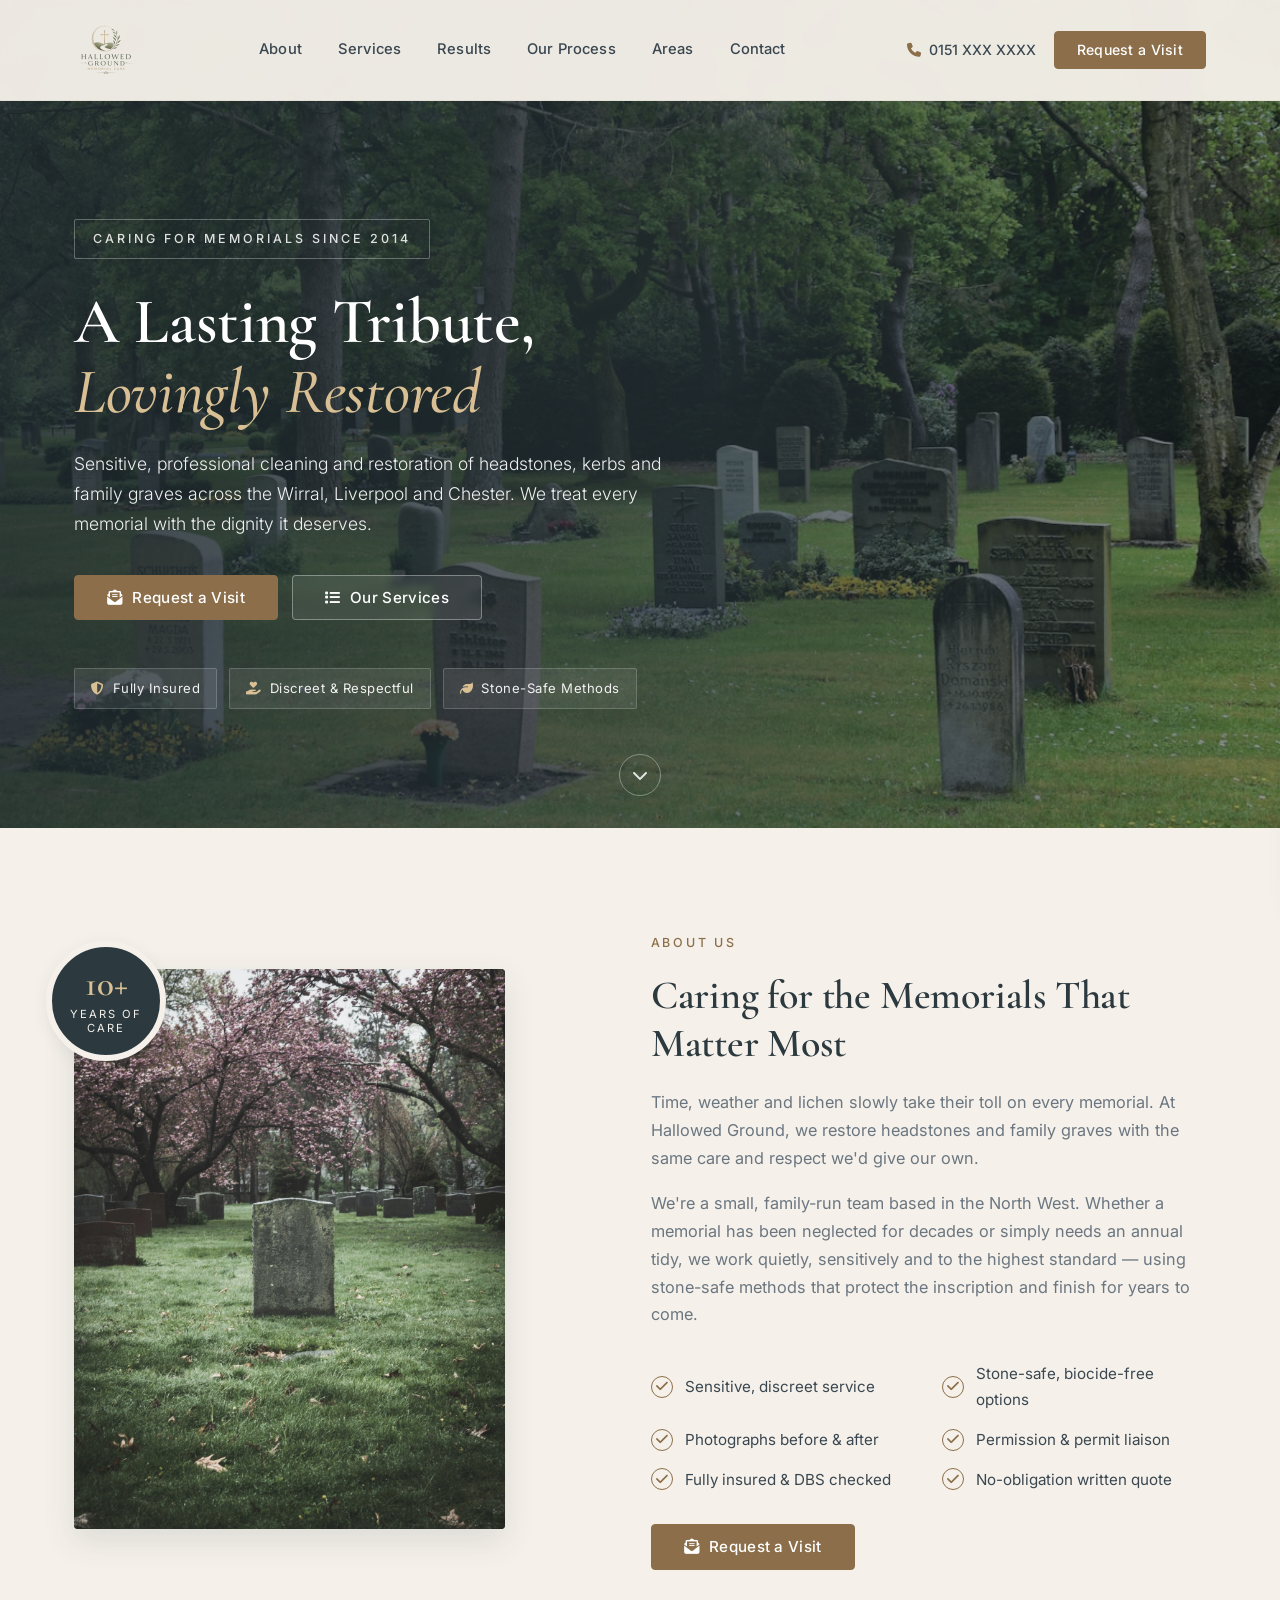
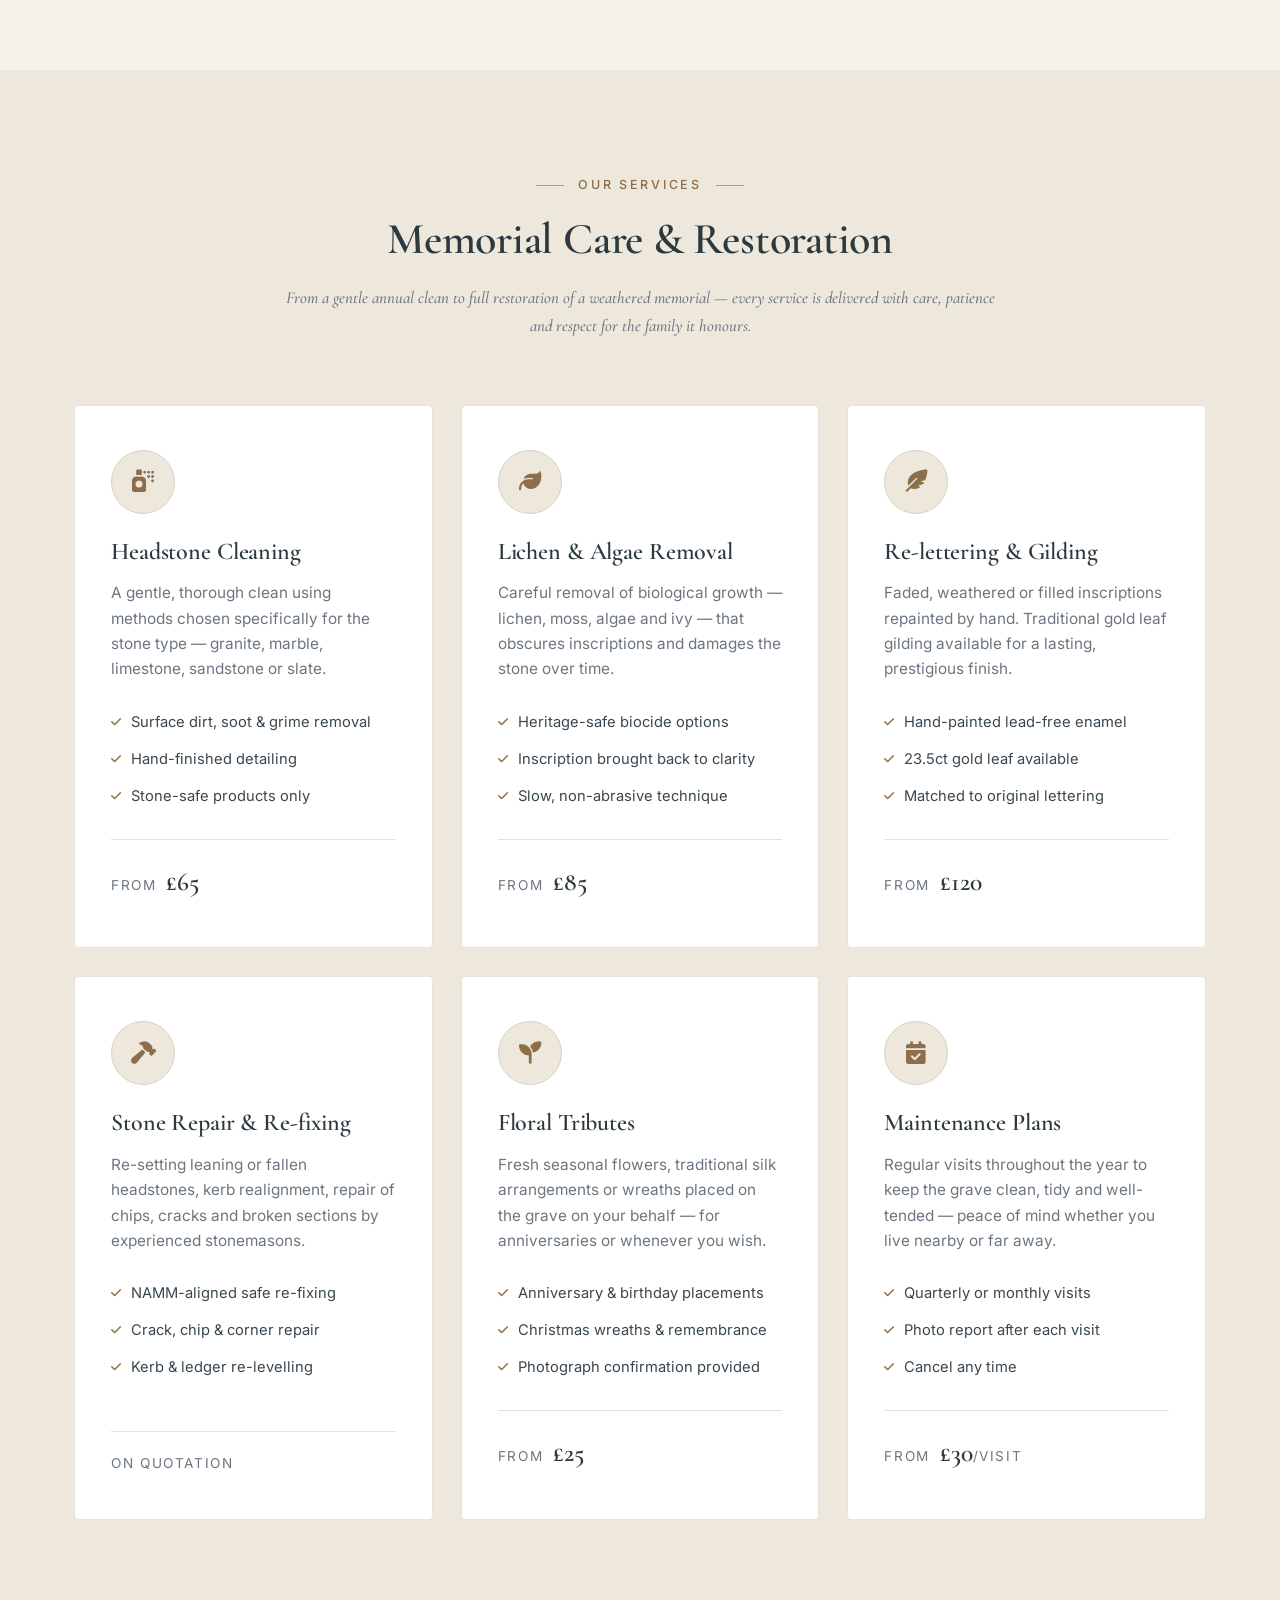
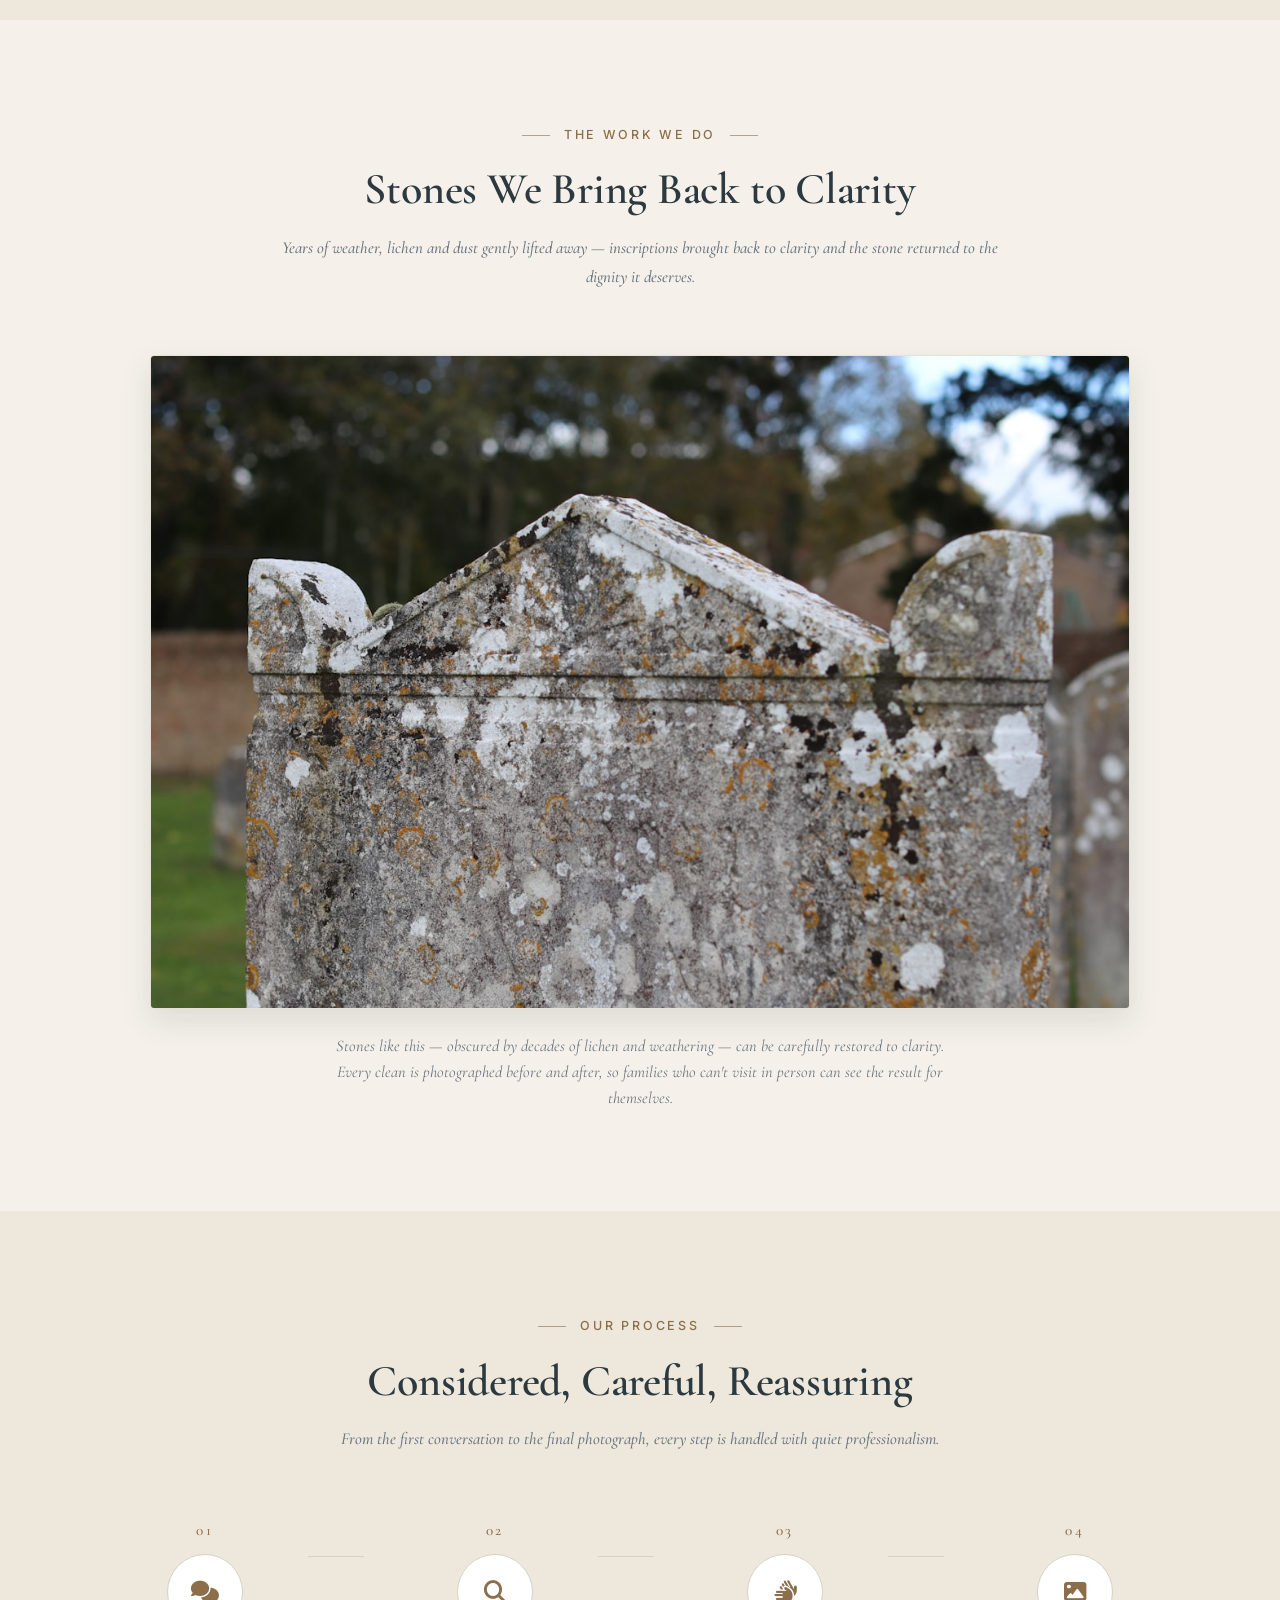
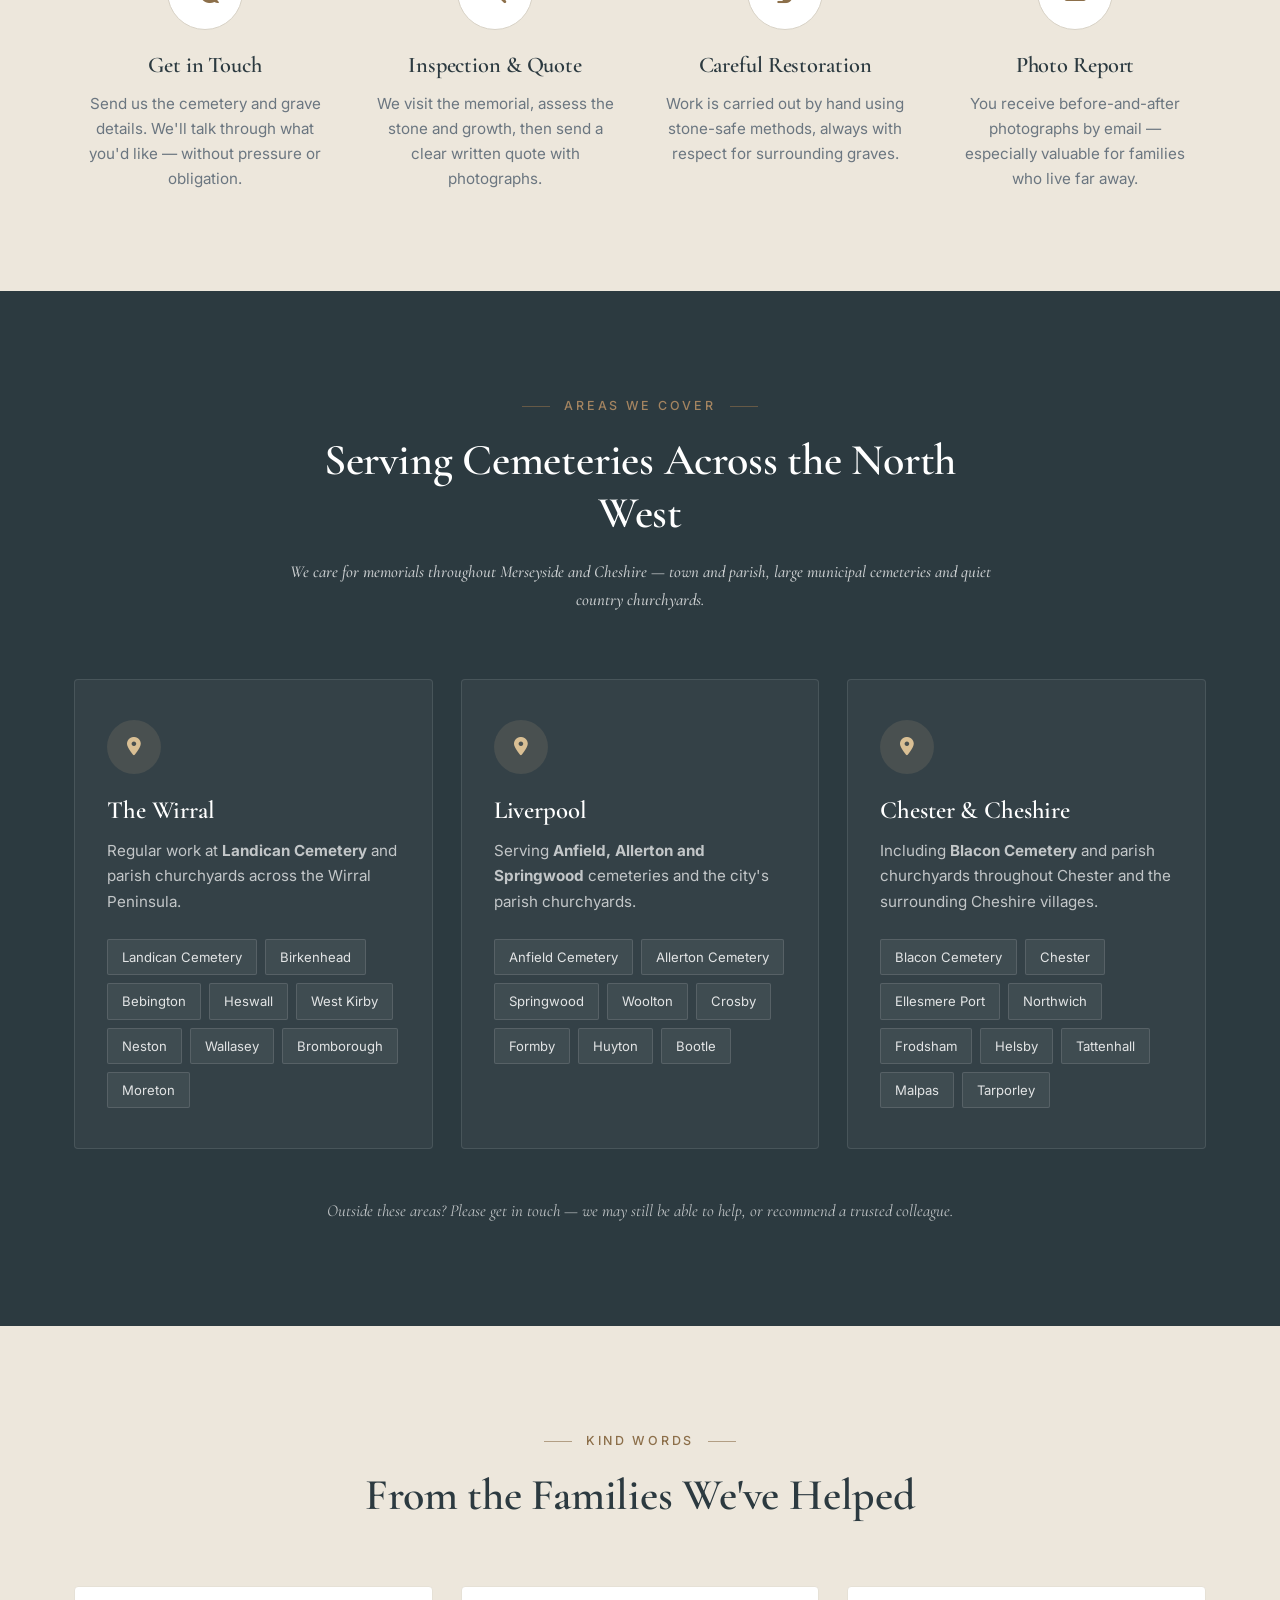
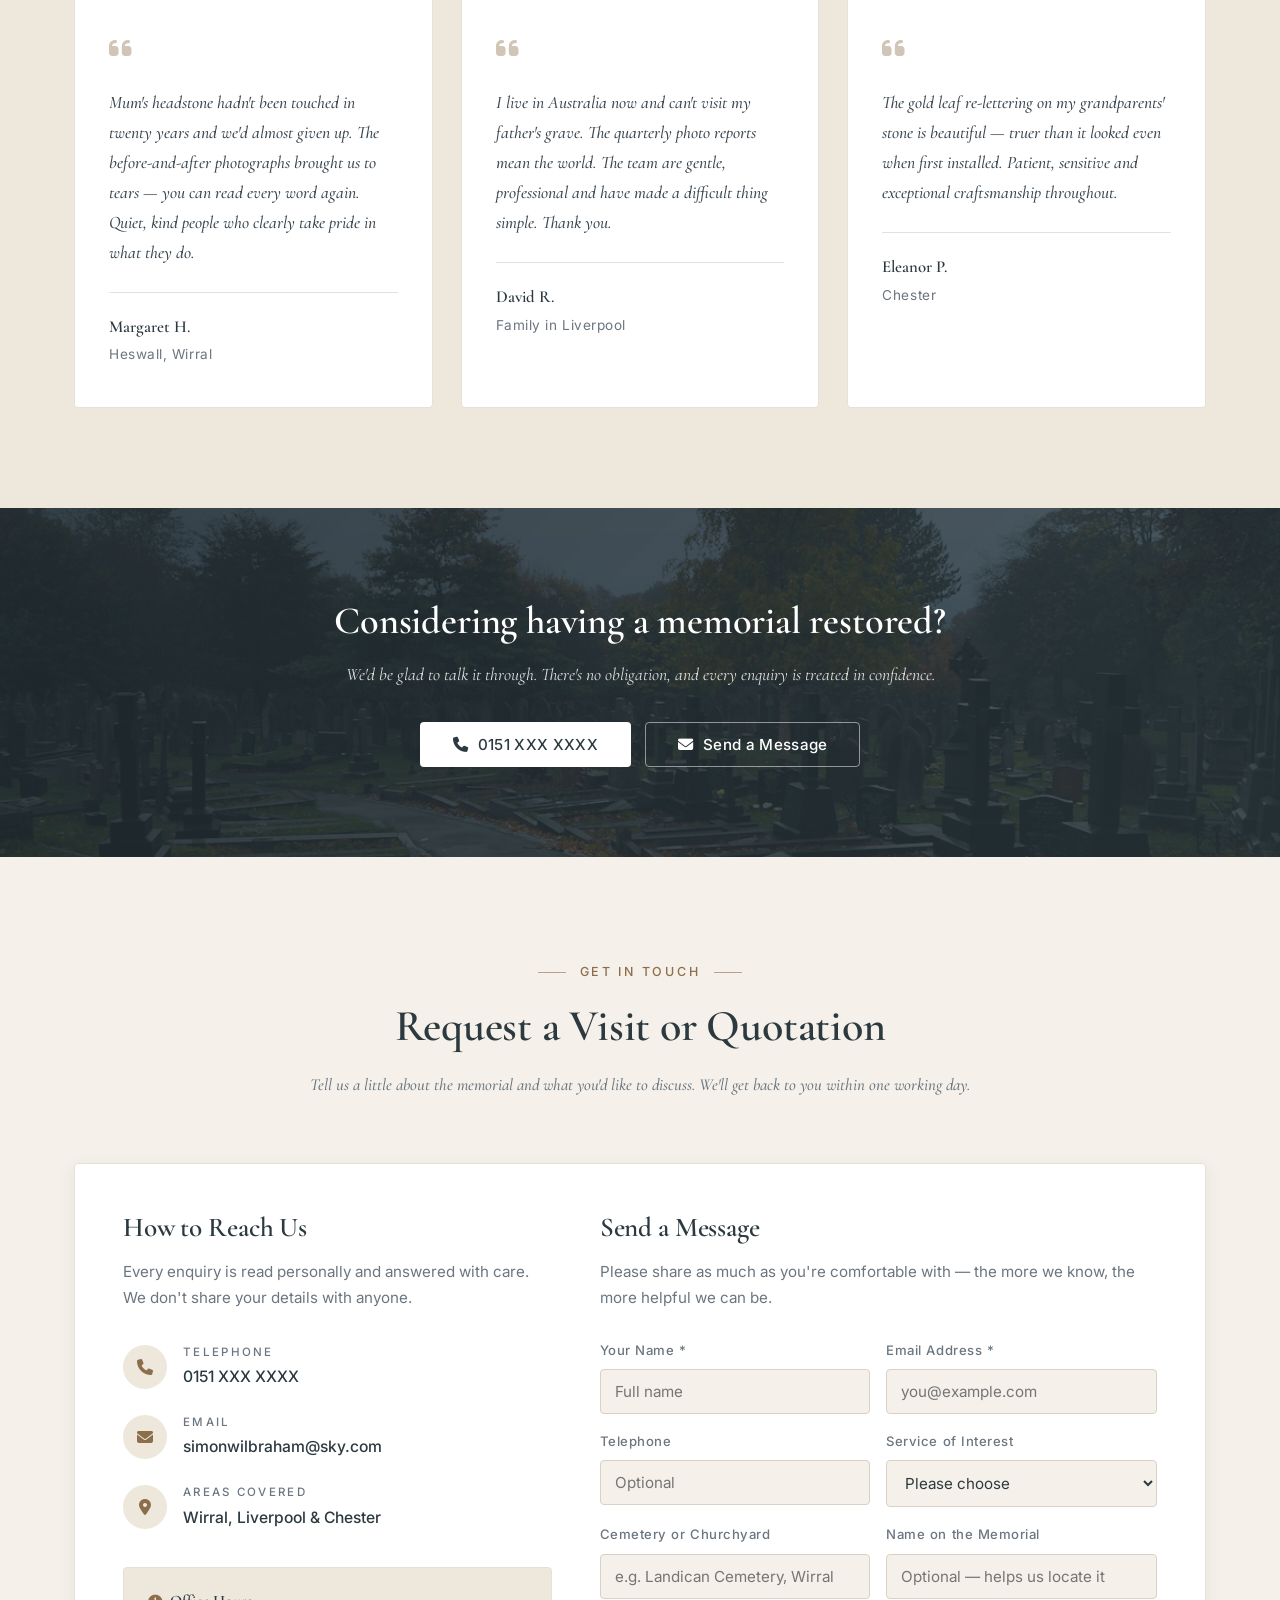
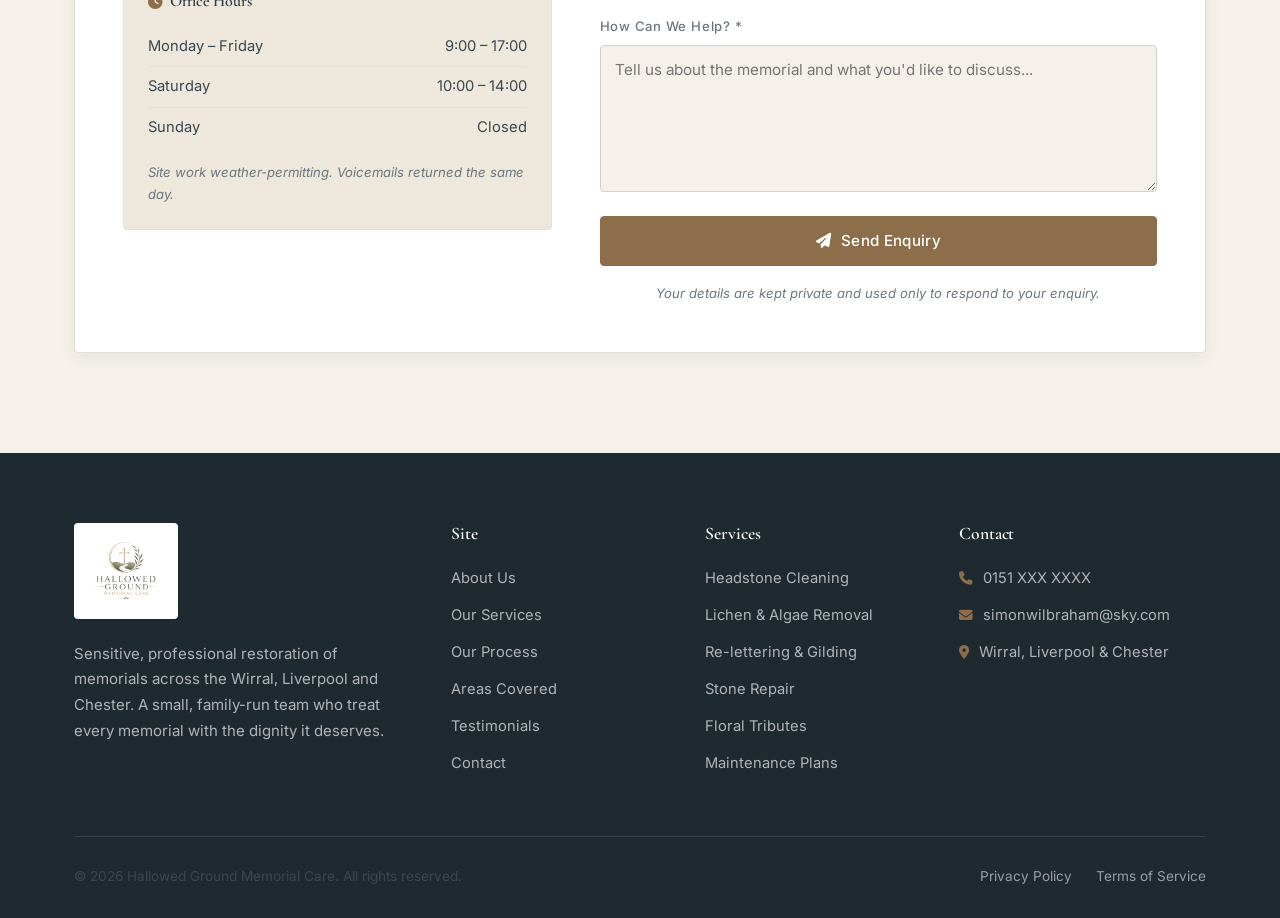
==== commit ab6b2244: "Replace fake before/after with single weathered stone close-up Procedural cleaning of a lichen-cover" ====
--- a/index.html
+++ b/index.html
@@ -238,14 +238,14 @@
   <section class="results section-padding" id="results">
     <div class="container">
       <div class="section-header fade-in">
-        <span class="subtitle">Restoration Results</span>
-        <h2>The Difference a Careful Clean Makes</h2>
+        <span class="subtitle">The Work We Do</span>
+        <h2>Stones We Bring Back to Clarity</h2>
         <p>Years of weather, lichen and dust gently lifted away &mdash; inscriptions brought back to clarity and the stone returned to the dignity it deserves.</p>
       </div>
 
       <figure class="before-after fade-in">
-        <img src="images/before-after.jpg" alt="A neglected, mossy memorial before restoration and the same memorial after a careful clean">
-        <figcaption>Every clean is photographed before and after, so families who can't visit in person can see the result for themselves.</figcaption>
+        <img src="images/weathered-headstone.jpg" alt="A weathered headstone heavily covered in lichen — the kind of stone we restore">
+        <figcaption>Stones like this &mdash; obscured by decades of lichen and weathering &mdash; can be carefully restored to clarity. Every clean is photographed before and after, so families who can't visit in person can see the result for themselves.</figcaption>
       </figure>
     </div>
   </section>
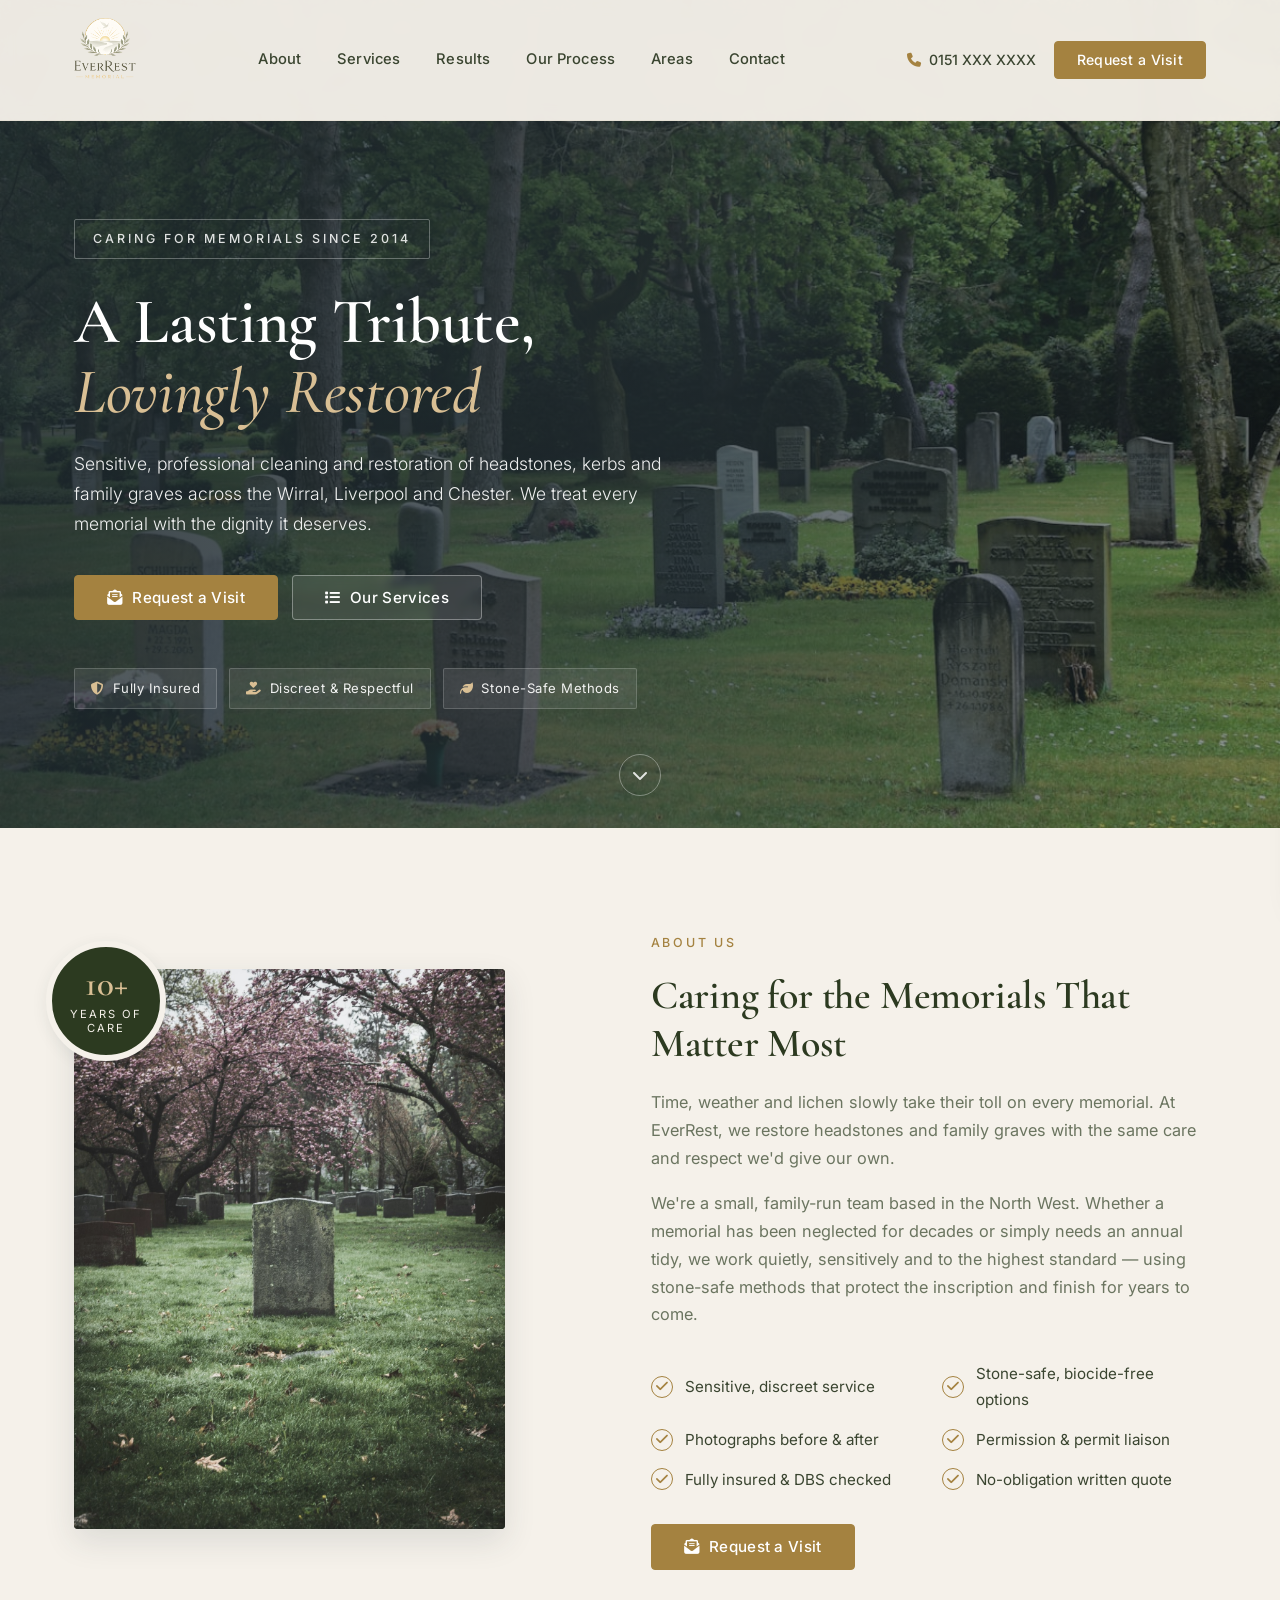
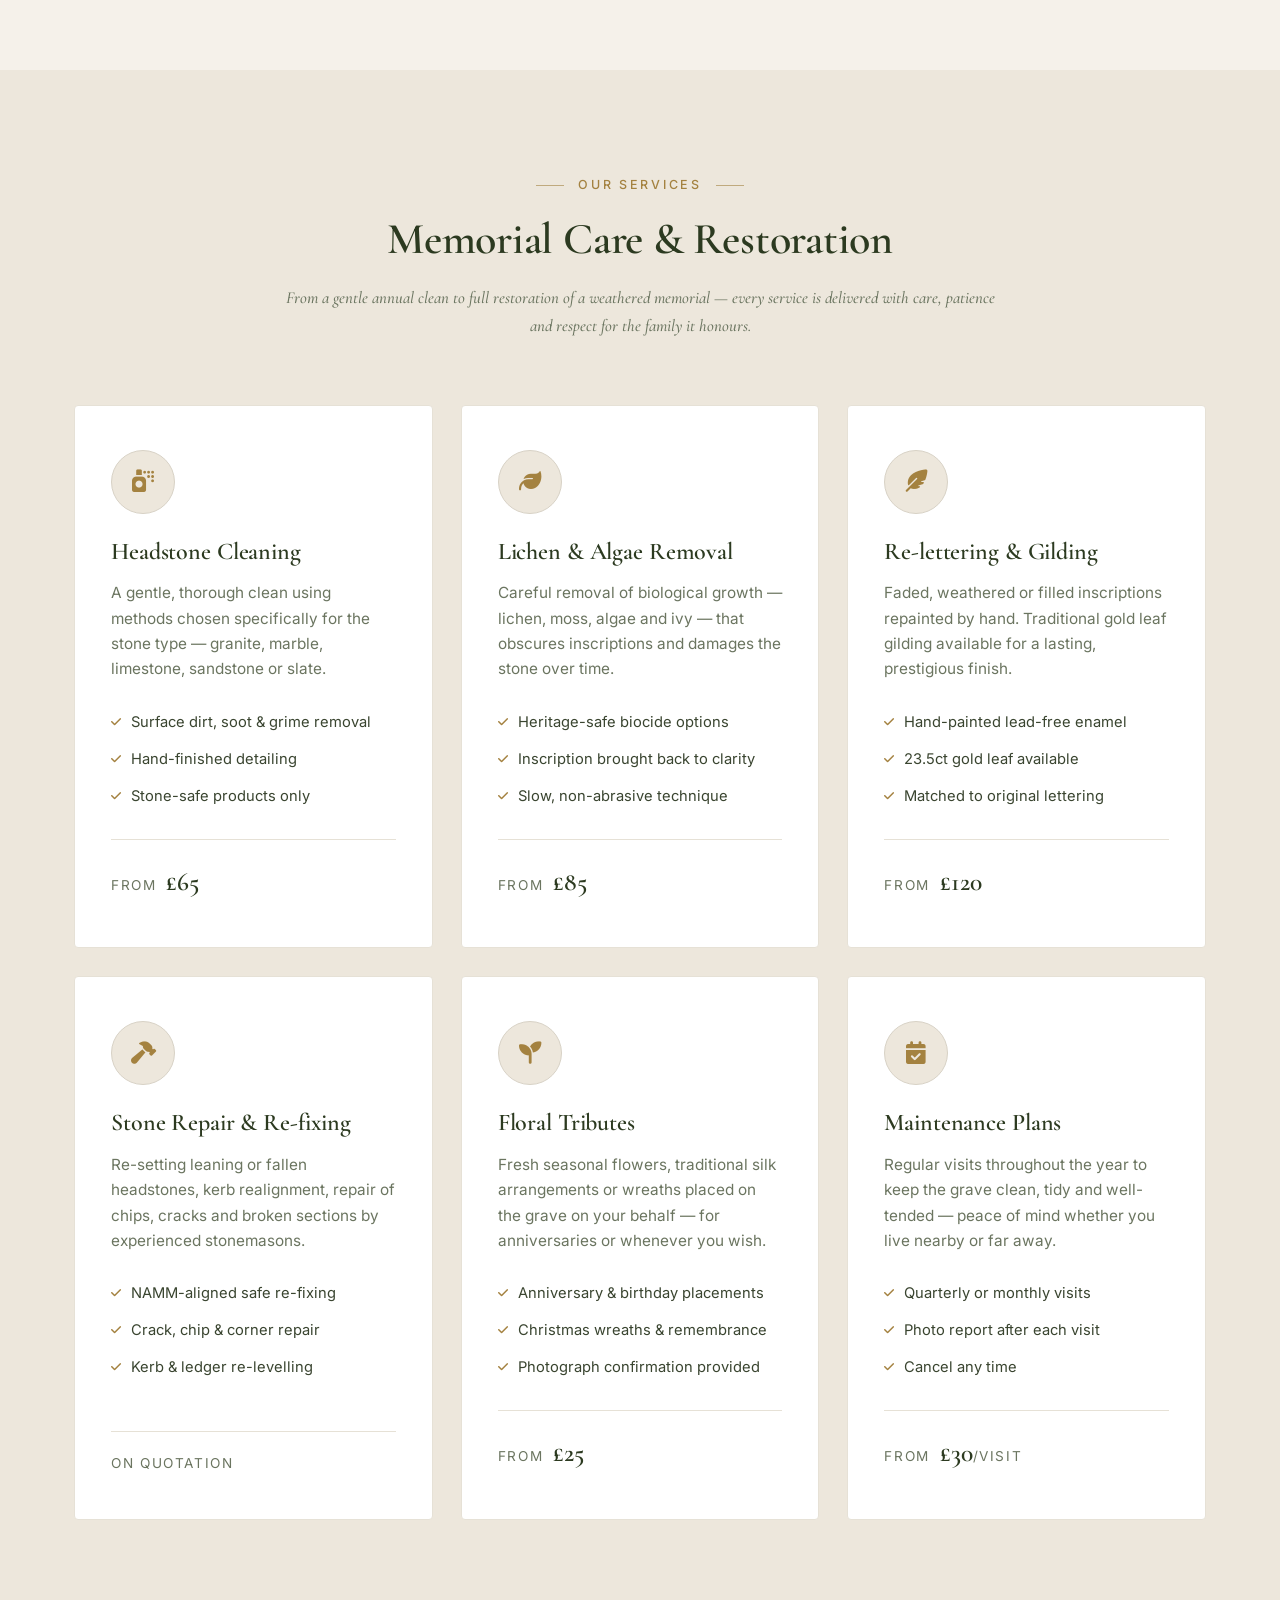
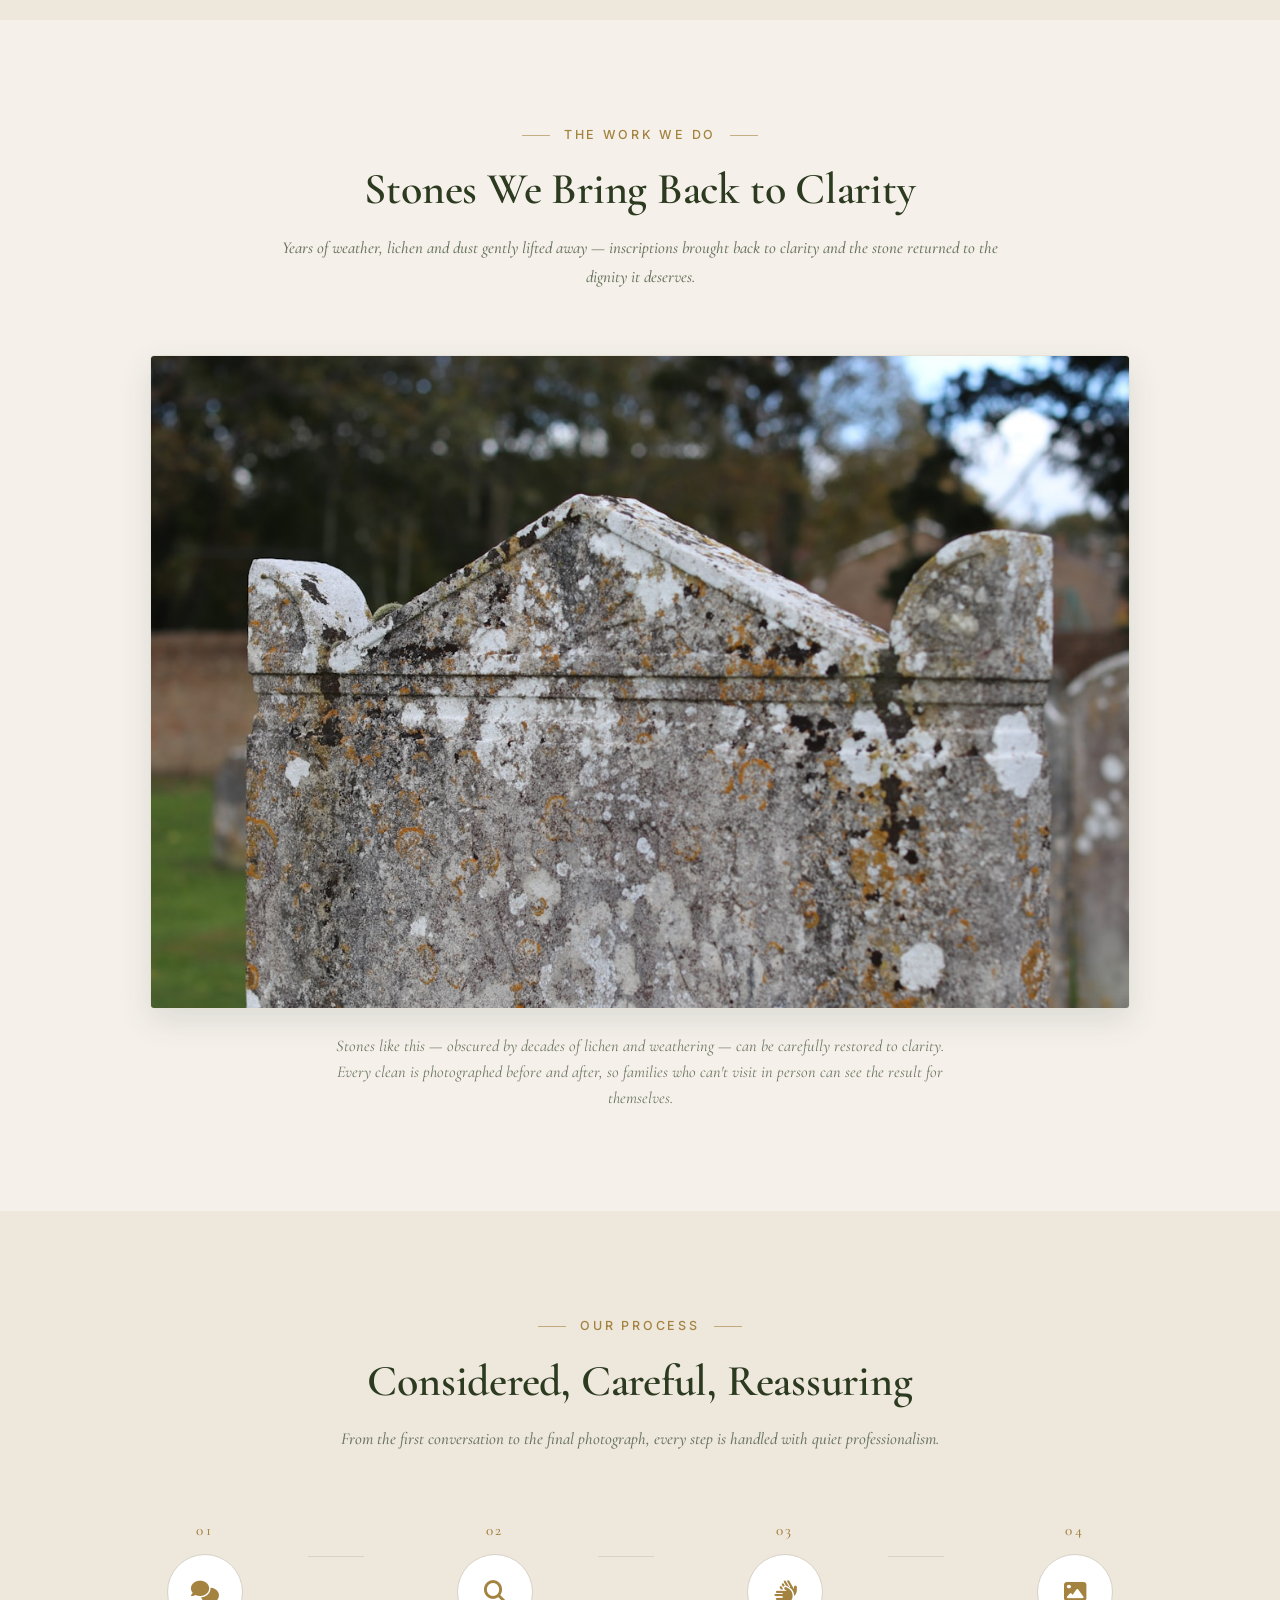
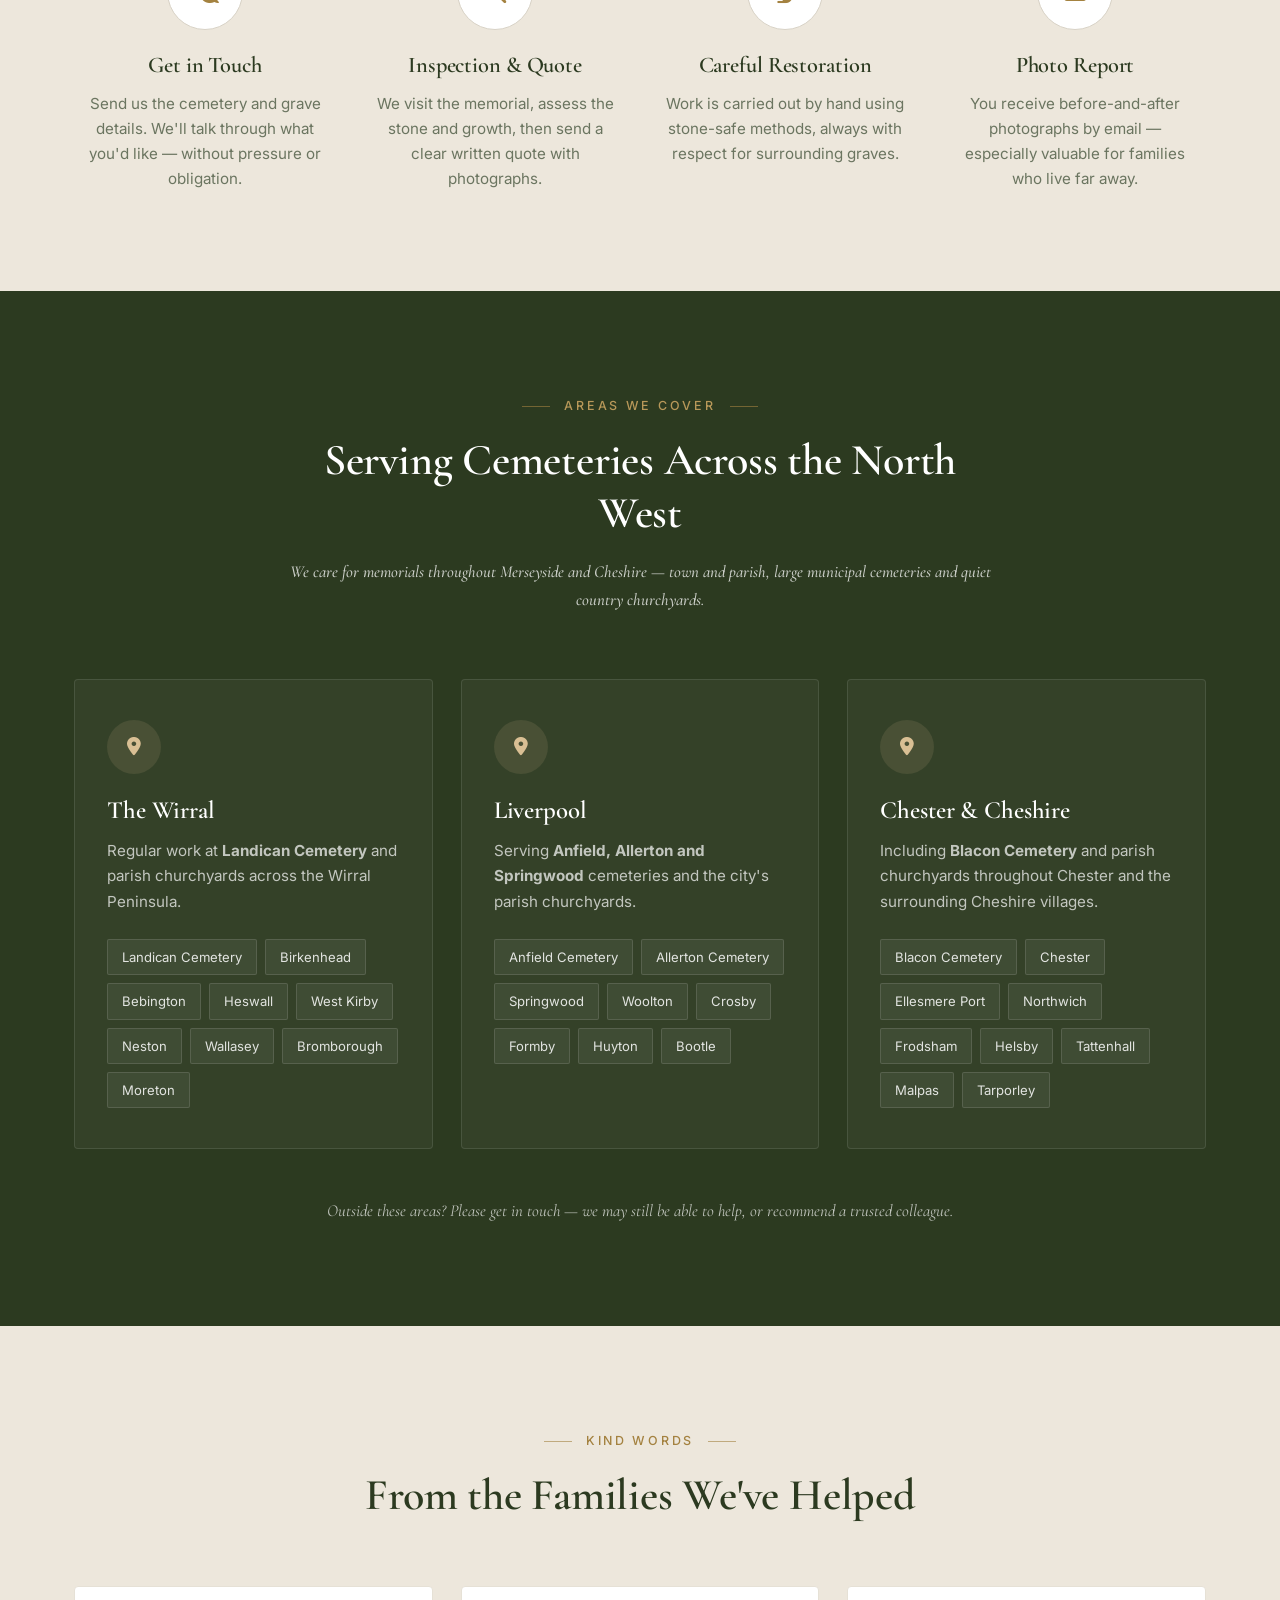
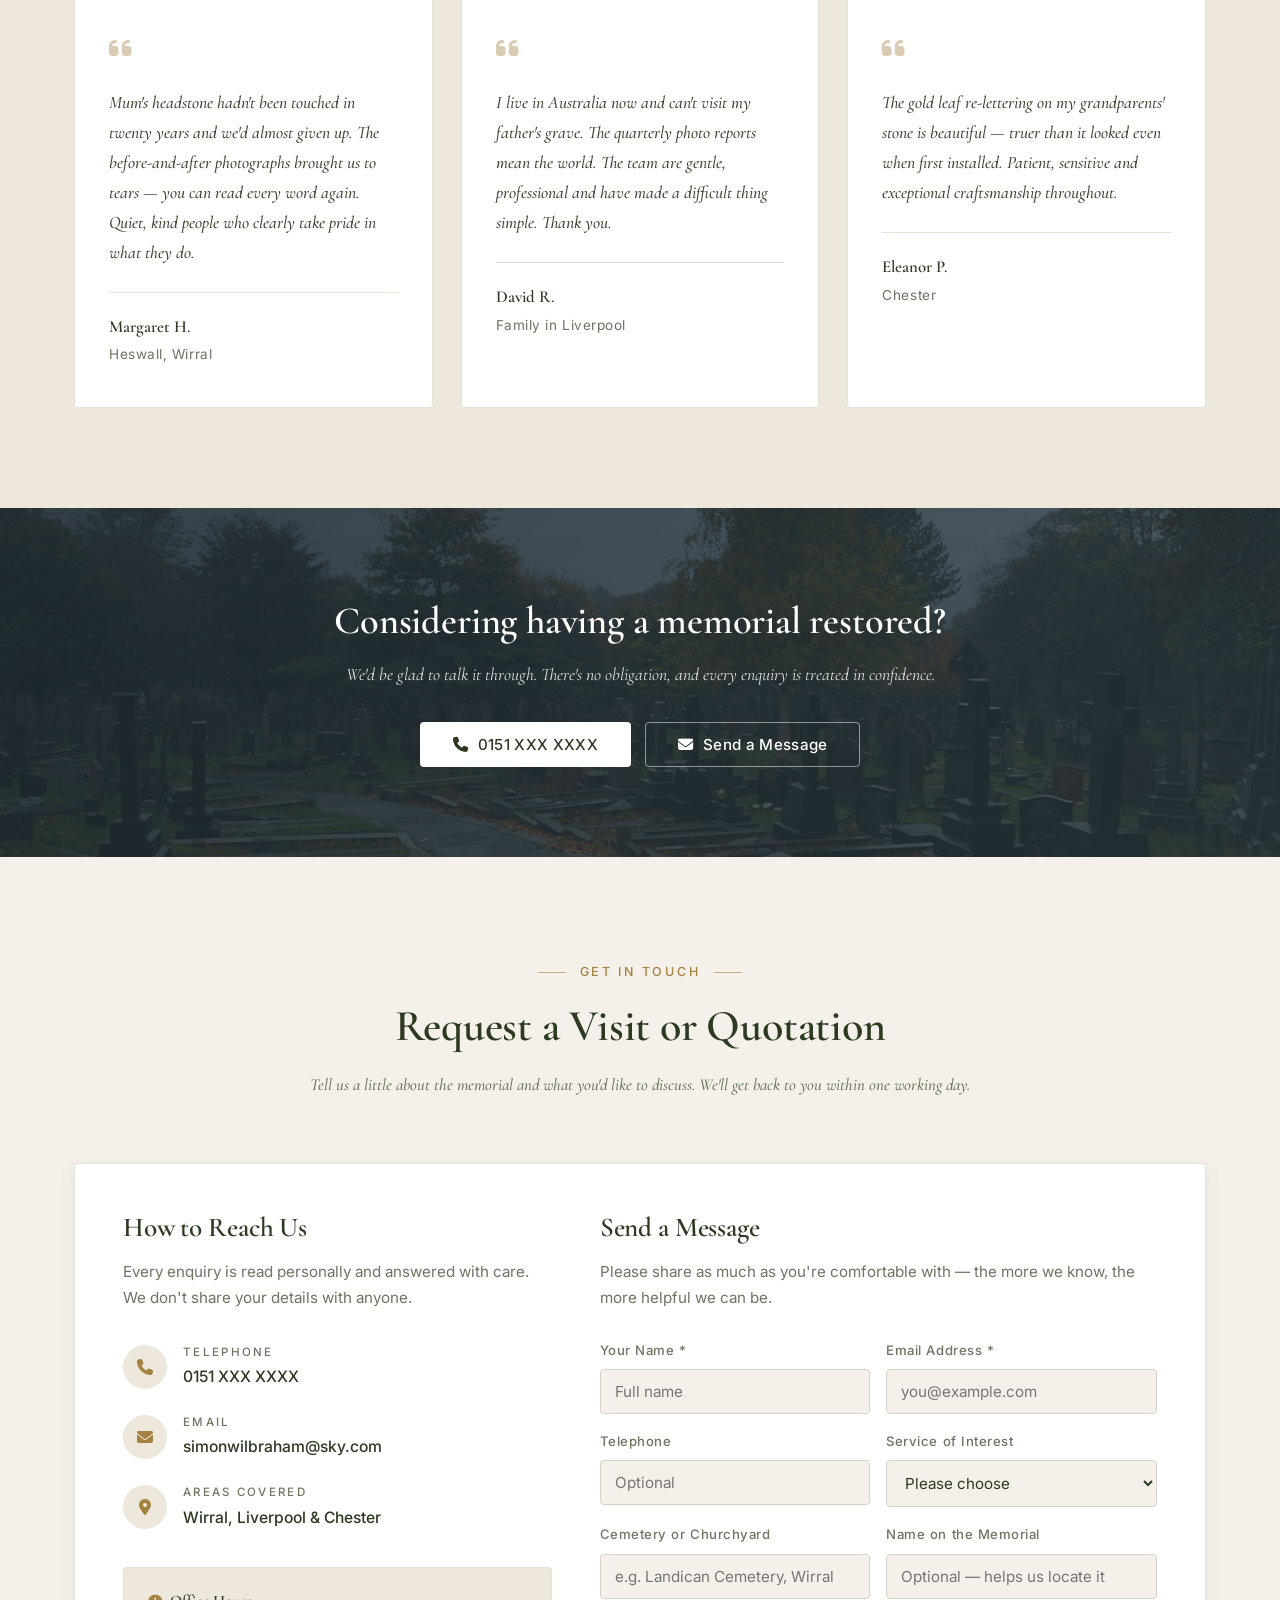
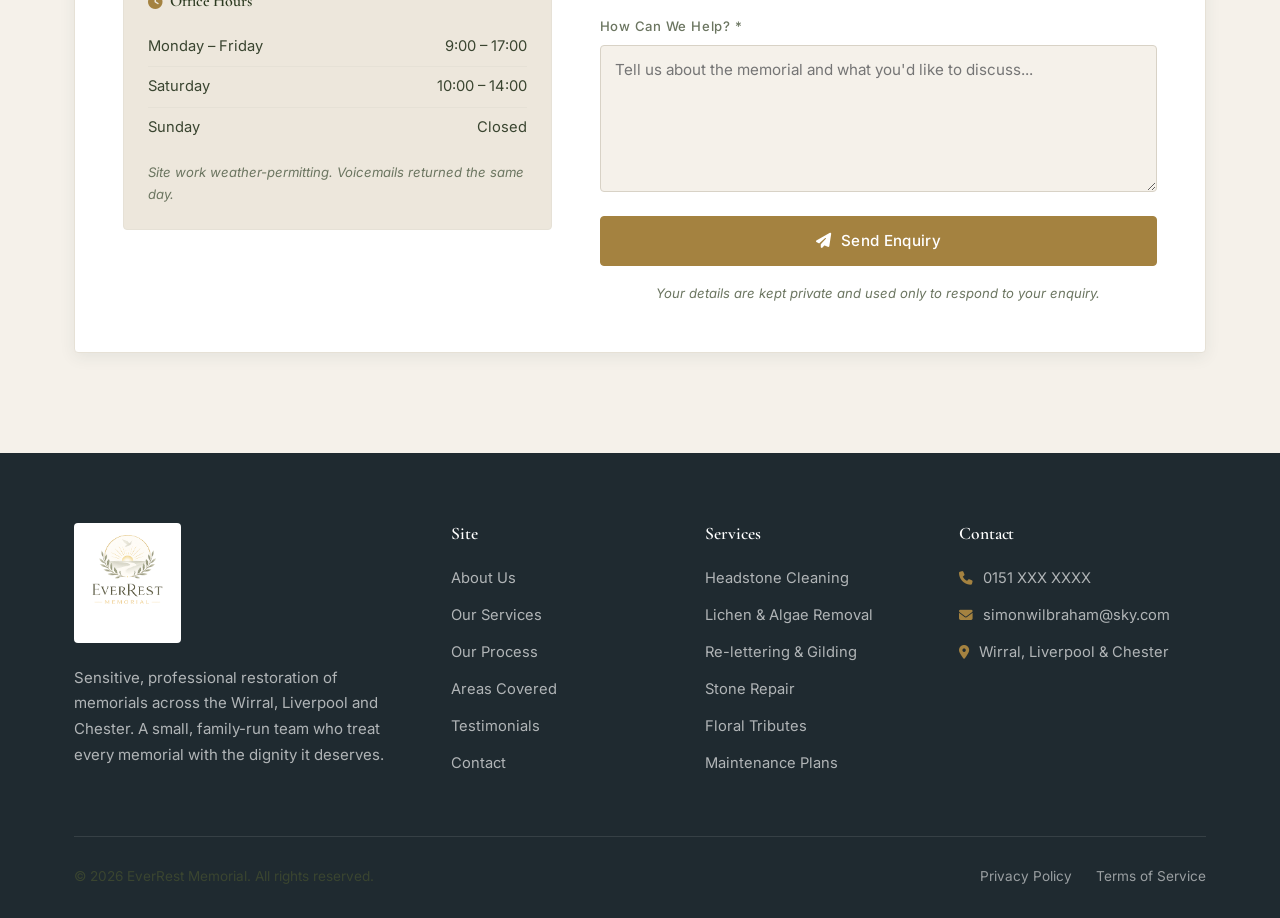
==== commit 3e90e70d: "Rebrand site as EverRest Memorial Replace the Hallowed Ground identity with the EverRest Memorial lo" ====
--- a/index.html
+++ b/index.html
@@ -3,8 +3,8 @@
 <head>
   <meta charset="UTF-8">
   <meta name="viewport" content="width=device-width, initial-scale=1.0">
-  <meta name="description" content="Hallowed Ground Memorial Care — sensitive, professional headstone cleaning and grave restoration across the Wirral, Liverpool and Chester. Cleaning, re-lettering, repairs and floral tributes.">
-  <title>Hallowed Ground Memorial Care | Headstone Cleaning &amp; Grave Restoration in Wirral, Liverpool &amp; Chester</title>
+  <meta name="description" content="EverRest Memorial — sensitive, professional headstone cleaning and grave restoration across the Wirral, Liverpool and Chester. Cleaning, re-lettering, repairs and floral tributes.">
+  <title>EverRest Memorial | Headstone Cleaning &amp; Grave Restoration in Wirral, Liverpool &amp; Chester</title>
 
   <!-- Google Fonts -->
   <link rel="preconnect" href="https://fonts.googleapis.com">
@@ -18,7 +18,7 @@
   <link rel="stylesheet" href="css/style.css">
 
   <!-- Favicon -->
-  <link rel="icon" type="image/svg+xml" href="data:image/svg+xml,<svg xmlns='http://www.w3.org/2000/svg' viewBox='0 0 100 100'><rect x='30' y='30' width='40' height='55' rx='20' ry='20' fill='%235a6770'/><rect x='25' y='80' width='50' height='8' fill='%235a6770'/></svg>">
+  <link rel="icon" type="image/svg+xml" href="data:image/svg+xml,<svg xmlns='http://www.w3.org/2000/svg' viewBox='0 0 100 100'><circle cx='50' cy='50' r='46' fill='%23f5f1ea' stroke='%232c3a20' stroke-width='4'/><line x1='18' y1='62' x2='82' y2='62' stroke='%232c3a20' stroke-width='3'/><path d='M 30 62 A 20 20 0 0 1 70 62 Z' fill='%23d3971b'/><g stroke='%23d3971b' stroke-width='3' stroke-linecap='round'><line x1='50' y1='22' x2='50' y2='30'/><line x1='28' y1='30' x2='33' y2='36'/><line x1='72' y1='30' x2='67' y2='36'/><line x1='20' y1='50' x2='28' y2='50'/><line x1='80' y1='50' x2='72' y2='50'/></g></svg>">
 </head>
 <body>
 
@@ -26,7 +26,7 @@
   <header class="header" id="header">
     <div class="container">
       <a href="#hero" class="logo">
-        <img src="logo.png" alt="Hallowed Ground Memorial Care" class="logo-img">
+        <img src="logo.png" alt="EverRest Memorial" class="logo-img">
       </a>
 
       <nav class="nav-links">
@@ -112,7 +112,7 @@
       <div class="about-content fade-in-right">
         <span class="subtitle">About Us</span>
         <h2>Caring for the Memorials That Matter Most</h2>
-        <p>Time, weather and lichen slowly take their toll on every memorial. At Hallowed Ground, we restore headstones and family graves with the same care and respect we'd give our own.</p>
+        <p>Time, weather and lichen slowly take their toll on every memorial. At EverRest, we restore headstones and family graves with the same care and respect we'd give our own.</p>
         <p>We're a small, family-run team based in the North West. Whether a memorial has been neglected for decades or simply needs an annual tidy, we work quietly, sensitively and to the highest standard &mdash; using stone-safe methods that protect the inscription and finish for years to come.</p>
 
         <div class="about-features">
@@ -463,7 +463,7 @@
           <p>Please share as much as you're comfortable with &mdash; the more we know, the more helpful we can be.</p>
 
           <form id="contact-form" action="https://formsubmit.co/simonwilbraham@sky.com" method="POST">
-            <input type="hidden" name="_subject" value="New Enquiry from Hallowed Ground Memorial Care">
+            <input type="hidden" name="_subject" value="New Enquiry from EverRest Memorial">
             <input type="hidden" name="_captcha" value="false">
             <input type="hidden" name="_template" value="table">
             <input type="hidden" name="_next" value="thank-you.html">
@@ -533,7 +533,7 @@
       <div class="footer-grid">
         <div class="footer-about">
           <a href="#hero" class="logo footer-logo">
-            <img src="logo.png" alt="Hallowed Ground Memorial Care" class="logo-img">
+            <img src="logo.png" alt="EverRest Memorial" class="logo-img">
           </a>
           <p>Sensitive, professional restoration of memorials across the Wirral, Liverpool and Chester. A small, family-run team who treat every memorial with the dignity it deserves.</p>
         </div>
@@ -573,7 +573,7 @@
       </div>
 
       <div class="footer-bottom">
-        <p>&copy; 2026 Hallowed Ground Memorial Care. All rights reserved.</p>
+        <p>&copy; 2026 EverRest Memorial. All rights reserved.</p>
         <div class="footer-bottom-links">
           <a href="#">Privacy Policy</a>
           <a href="#">Terms of Service</a>
--- a/css/style.css
+++ b/css/style.css
@@ -6,20 +6,21 @@
 }
 
 :root {
-  /* Sombre, traditional palette — parchment + slate + antique brass */
+  /* EverRest palette — parchment + deep olive + warm gold */
   --bg: #f5f1ea;            /* parchment cream */
   --bg-card: #ffffff;
   --bg-warm: #ede7dc;
-  --bg-dark: #2c3a40;       /* deep slate */
-  --dark: #2c3a40;
-  --stone: #5a6770;         /* medium slate */
-  --stone-light: #8a9099;
-  --text: #3a4750;
-  --text-light: #6b7680;
-  --accent: #8c6f4a;        /* muted antique brass */
-  --accent-dark: #6d5538;
-  --accent-light: #a48460;
-  --moss: #6b7a5a;          /* subtle moss green */
+  --bg-dark: #2c3a20;       /* deep olive */
+  --dark: #2c3a20;          /* deep olive (from wordmark) */
+  --stone: #5a6750;         /* medium olive */
+  --stone-light: #8a9078;
+  --text: #3a4530;
+  --text-light: #6b7560;
+  --accent: #a48240;        /* warm gold (from MEMORIAL wordmark) */
+  --accent-dark: #806328;
+  --accent-light: #b89859;
+  --moss: #7d8866;          /* sage olive (wreath leaves) */
+  --gold-light: #d9bf94;    /* light gold highlight */
   --border: #d8d2c6;
   --border-light: #e6e1d6;
   --shadow-sm: 0 1px 3px rgba(44, 58, 64, 0.08);
@@ -208,15 +209,16 @@
 }
 
 .logo-img {
-  height: 64px;
+  height: 84px;
   width: auto;
   display: block;
 }
 
 .footer-logo .logo-img {
-  height: 96px;
+  height: 120px;
+  width: auto;
   background: #fff;
-  padding: 10px 14px;
+  padding: 12px 18px;
   border-radius: var(--radius);
 }
 
@@ -1297,6 +1299,20 @@
     grid-template-columns: 1fr;
     gap: 80px;
   }
+
+  .about-content { text-align: center; }
+  .about-content .subtitle { display: inline-block; }
+  .about-content .subtitle::before,
+  .about-content .subtitle::after {
+    display: inline-block;
+  }
+  .about-features {
+    text-align: left;
+    max-width: 480px;
+    margin-left: auto;
+    margin-right: auto;
+  }
+
   .about-img-small { width: 180px; height: 180px; }
 
   .services-grid,
@@ -1326,6 +1342,58 @@
 @media (max-width: 768px) {
   .section-padding { padding: 64px 0; }
 
+  /* Centre all content on mobile */
+  .service-card,
+  .area-card,
+  .testimonial-card,
+  .contact-info,
+  .contact-form-area,
+  .footer-about,
+  .footer-grid > div {
+    text-align: center;
+  }
+
+  /* Footer logo/links centred */
+  .footer .logo,
+  .footer-links li,
+  .footer-links a {
+    justify-content: center;
+  }
+
+  /* Service & area card icons centred */
+  .service-card-icon,
+  .area-card-icon {
+    margin-left: auto;
+    margin-right: auto;
+  }
+
+  /* Service list items: keep icon + text together but centre the row */
+  .service-list li {
+    justify-content: center;
+  }
+
+  /* Area location pills centred */
+  .area-locations { justify-content: center; }
+
+  /* Service price centred under text */
+  .service-price { text-align: center; }
+
+  /* About feature ticks centred as a group */
+  .about-features {
+    justify-items: center;
+  }
+
+  /* Contact info: centre the icon-and-text rows */
+  .contact-detail { justify-content: center; }
+  .contact-detail-text { text-align: left; }
+
+  /* Contact hours stay left so the time columns line up */
+  .contact-hours { text-align: left; }
+
+  /* Form labels centred above their inputs */
+  .form-group { align-items: center; }
+  .form-group label { text-align: center; width: 100%; }
+
   .nav-links { display: none; }
 
   .nav-cta .btn { display: none; }
@@ -1335,12 +1403,32 @@
 
   .hero { min-height: auto; padding-top: 130px; padding-bottom: 60px; }
 
-  .hero-content { padding-bottom: 8px; }
-
-  .hero-buttons { flex-direction: column; }
+  .hero-content {
+    padding-bottom: 8px;
+    text-align: center;
+    display: flex;
+    flex-direction: column;
+    align-items: center;
+  }
+
+  .hero-eyebrow {
+    font-size: 0.72rem;
+    letter-spacing: 0.18em;
+    padding: 7px 14px;
+  }
+
+  .hero-buttons {
+    flex-direction: column;
+    width: 100%;
+    align-items: stretch;
+  }
   .hero-buttons .btn { width: 100%; justify-content: center; }
 
-  .hero-trust { gap: 8px; }
+  .hero-trust {
+    gap: 8px;
+    justify-content: center;
+    flex-wrap: wrap;
+  }
   .trust-pill { font-size: 0.78rem; padding: 6px 12px; }
 
   .hero-scroll { display: none; }
